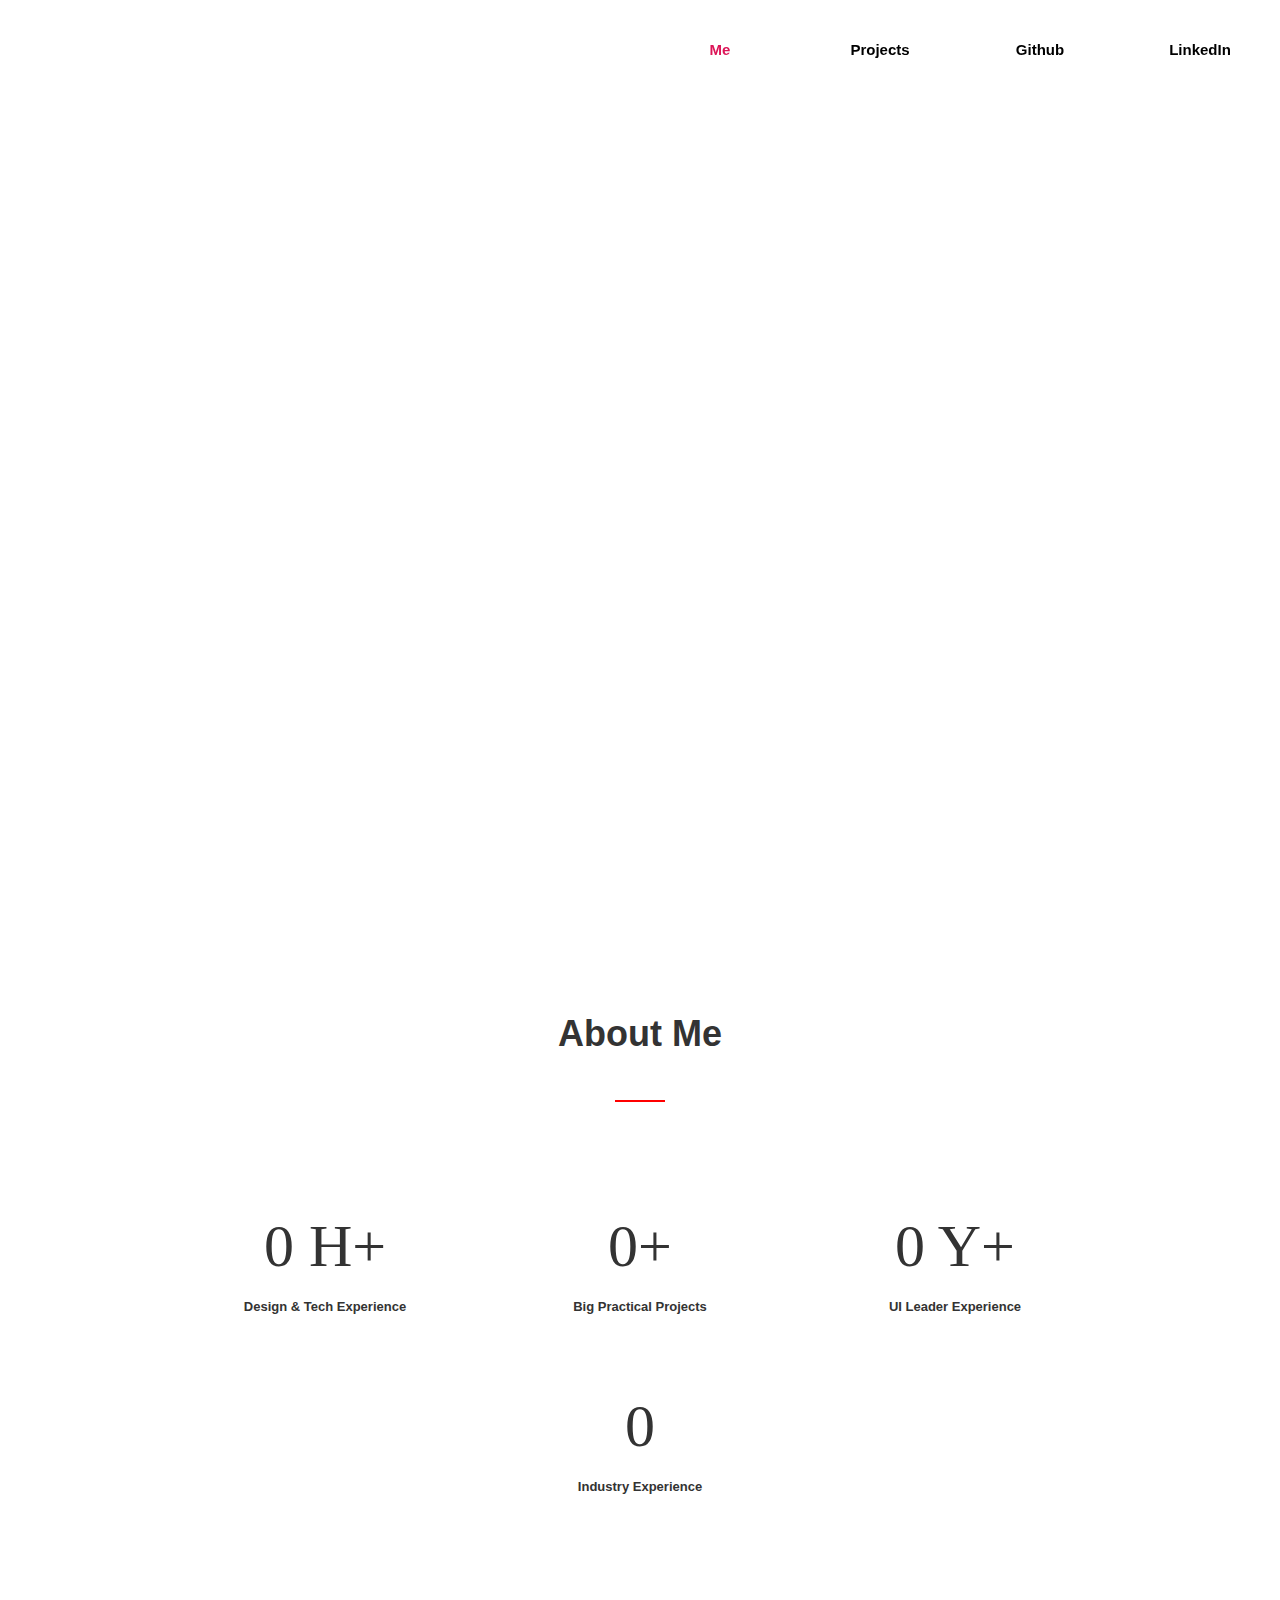
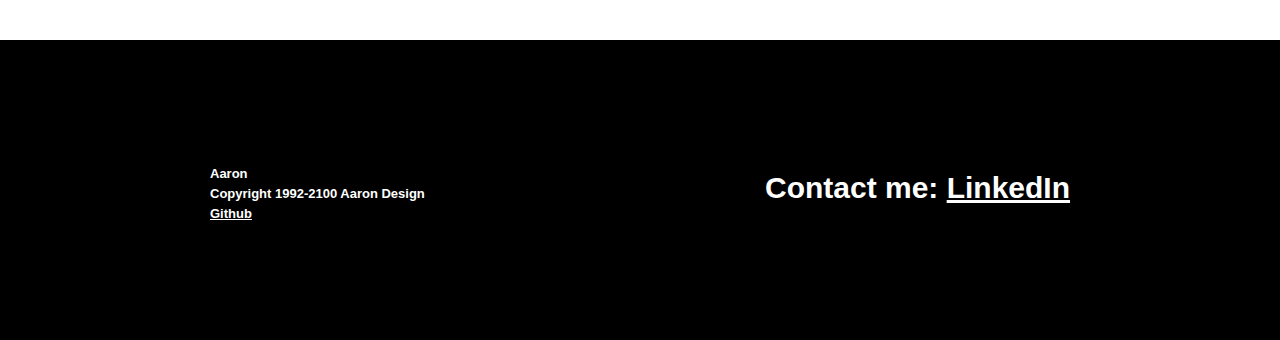
==== index.html @ b8680252 "Initial Portfolio" ====
<!DOCTYPE html>
<html lang="en">

<head>
    <meta charset="UTF-8">
    <meta name="viewport" content="width=device-width,initial-scale=1,user-scalable=no">
    <title>Hi, This is Aaron!</title>
    <!--[if lt IE 9]>
        <script src="js/html5Shiv.js"></script>
        <script src="js/modernizr.min.js"></script>
        <style>
            .imgContent{
                background-image:none !important;
            }
        </style>
    <![endif]-->
    <link rel="stylesheet" href="css/style.css">
    <script type="text/javascript" src="js/jquery-1.11.3.min.js"></script>
</head>

<body>
    <header class="siteNavMain backColor-white">
        <nav class="topNav">
            <img src="imgs/logo.png" alt="" class="logo">
            <ul class="siteMapList">
                <li class="active"><a href="index.html">Me</a></li>
                <li>
                    <a href="javascript:;">Projects</a>
                    <nav class="siteNav2">
                        <div class="close">X</div>
                        <ul class="siteMapList2">
                            <li><a href="projects/P8max-EN/index.html">P8-Max</a></li>
                            <li><a href="">Examination Analysis</a></li>
                            <li><a href="">Data Visualization</a></li>
                            <li><a href="">Huawei CTO-Roundtable</a></li>
                            <li><a href="">WeDOS</a></li>
                            <li><a href="">Longhorn</a></li>
                            <li><a href="">Pipeline</a></li>
                        </ul>
                        <div class="title">Projects</div>
                    </nav>
                </li>
                <li><a href="https://github.com/biblesyme/">Github</a></li>
                <li><a href="https://www.linkedin.com/in/aaron-wang-5b1804156/">LinkedIn</a></li>
            </ul>
        </nav>
        <ul class="backImgList">
            <li data-order="1" class="backImgWrap">
            </li>
<!--             <li data-order="2" class="backImgWrap">
            </li>
            <li data-order="3" class="backImgWrap">
            </li>
            <li data-order="4" class="backImgWrap">
            </li> -->
        </ul>
        <ul class="bannerNavDot Js-dotChange">
            <li class="active" data-order="1"></li>
<!--             <li data-order="2">
            </li>
            <li data-order="3">
            </li>
            <li data-order="4">
            </li> -->
        </ul>
        <span class="narrowDown Js-scrollDown"></span>
    </header>
    <div class="bodyWrap">
        <section class="aboutColm backColor-white">
            <div class="contanier">
                <div class="aboutContent basicContent">
                    <h2>About Me</h2>
                    <div class="readLine-1"></div>
                    <div class="brandWrap">
                        <div class="brand fl">
                            <div class="circle"></div>
                            <div class="circleMask Js-MaskAnimate"></div>
                            <div class="circleMask2 Js-MaskAnimate"></div>
                            <div class="textWrap">
                                <h1><span class="animateNumber" data-to="7300">0</span> H+</h1>
                                <p>Design & Tech Experience</p>
                            </div>
                        </div>
                        <div class="brand">
                            <div class="circle"></div>
                            <div class="circleMask Js-MaskAnimate"></div>
                            <div class="circleMask2 Js-MaskAnimate"></div>
                            <div class="textWrap">
                                <h1><span class="animateNumber" data-to="7">0</span>+</h1>
                                <p>Big Practical Projects</p>
                            </div>
                        </div>
                        <div class="brand fr">
                            <div class="circle"></div>
                            <div class="circleMask Js-MaskAnimate"></div>
                            <div class="circleMask2 Js-MaskAnimate"></div>
                            <div class="textWrap">
                                <h1><span class="animateNumber" data-to="3">0</span> Y+</h1>
                                <p>UI Leader Experience</p>
                            </div>
                        </div>
                    </div>
                </div>
            </div>
            <div class="aboutImgWrap">
                <div class="brandWrap">
                    <div class="brand">
                        <div class="circle"></div>
                        <div class="circleMask Js-MaskAnimate"></div>
                        <div class="circleMask2 Js-MaskAnimate"></div>
                        <div class="textWrap">
                            <h1><span class="animateNumber" data-to="5">0</span></h1>
                            <p>Industry Experience</p>
                        </div>
                        <div>Medical Hardware</div>
                    <div>E-commerce</div>
                    <div>Software Service</div>
                    <div>Online Education</div>
                    <div>Cloud Computing</div>
                    </div>

                </div>
            </div>
        </section>
        <!-- <section class="advantage backColor-white">
            <div class="topBanner">
                <div class="TextImg contanier"></div>
                <div class="whiteLine"></div>
                <div class="textContent contanier">
                    5 Industry Experience, experienced  
                </div>
                <ul class="iconGroup contanier">
                    <li class="active" data-order="1">
                        <div class="mainIcon1"></div>
                        <p>科技创新</p>
                    </li>
                    <li data-order="2">
                        <div class="mainIcon2"></div>
                        <p>科技创新</p>
                    </li>
                    <li data-order="3">
                        <div class="mainIcon3"></div>
                        <p>科技创新</p>
                    </li>
                    <li data-order="4">
                        <div class="mainIcon4"></div>
                        <p>科技创新</p>
                    </li>
                    <li data-order="5">
                        <div class="mainIcon5"></div>
                        <p>科技创新</p>
                    </li>
                    <li data-order="6">
                        <div class="mainIcon6"></div>
                        <p>科技创新</p>
                    </li>
                </ul>
            </div>
            <div class="detailWindow">
                <div class="preBtn" data-ctrl="1"></div>
                <div class="showWindow contanier">
                    <ul class="detailContent Js-lstCtrl1">
                        <li class="active" data-order="1">
                            <aside class="leftWrap">
                                <img src="imgs/banner/advantage-1.png" alt="">
                            </aside>
                            <article class="rightWrap basicContent">
                                <h2>Technological innovation advantage</h2>
                                <h1>科技创新优势</h1>
                                <p>
                                    广东省电视台，数字影像内容合作商;
                                    <br> 广东卫视，记者、导员资源
                                    <br> （解决拍摄场地协调，支付资源收集）
                                    <br> 专业的摄制团队，从策划-导演-执行-后期非线编辑系统
                                </p>
                            </article>
                        </li>
                        <li data-order="2">
                            <aside class="leftWrap">
                                <img src="imgs/banner/advantage-1.png" alt="">
                            </aside>
                            <article class="rightWrap basicContent">
                                <h2>Technological innovation advantage</h2>
                                <h1>科技创新优势</h1>
                                <p>
                                    广东省电视台，数字影像内容合作商;
                                    <br> 广东卫视，记者、导员资源
                                    <br> （解决拍摄场地协调，支付资源收集）
                                    <br> 专业的摄制团队，从策划-导演-执行-后期非线编辑系统
                                </p>
                            </article>
                        </li>
                        <li data-order="3">
                            <aside class="leftWrap">
                                <img src="imgs/banner/advantage-1.png" alt="">
                            </aside>
                            <article class="rightWrap basicContent">
                                <h2>Technological innovation advantage</h2>
                                <h1>科技创新优势</h1>
                                <p>
                                    广东省电视台，数字影像内容合作商;
                                    <br> 广东卫视，记者、导员资源
                                    <br> （解决拍摄场地协调，支付资源收集）
                                    <br> 专业的摄制团队，从策划-导演-执行-后期非线编辑系统
                                </p>
                            </article>
                        </li>
                        <li data-order="4">
                            <aside class="leftWrap">
                                <img src="imgs/banner/advantage-1.png" alt="">
                            </aside>
                            <article class="rightWrap basicContent">
                                <h2>Technological innovation advantage</h2>
                                <h1>科技创新优势</h1>
                                <p>
                                    广东省电视台，数字影像内容合作商;
                                    <br> 广东卫视，记者、导员资源
                                    <br> （解决拍摄场地协调，支付资源收集）
                                    <br> 专业的摄制团队，从策划-导演-执行-后期非线编辑系统
                                </p>
                            </article>
                        </li>
                        <li data-order="5">
                            <aside class="leftWrap">
                                <img src="imgs/banner/advantage-1.png" alt="">
                            </aside>
                            <article class="rightWrap basicContent">
                                <h2>Technological innovation advantage</h2>
                                <h1>科技创新优势</h1>
                                <p>
                                    广东省电视台，数字影像内容合作商;
                                    <br> 广东卫视，记者、导员资源
                                    <br> （解决拍摄场地协调，支付资源收集）
                                    <br> 专业的摄制团队，从策划-导演-执行-后期非线编辑系统
                                </p>
                            </article>
                        </li>
                        <li data-order="6">
                            <aside class="leftWrap">
                                <img src="imgs/banner/advantage-1.png" alt="">
                            </aside>
                            <article class="rightWrap basicContent">
                                <h2>Technological innovation advantage</h2>
                                <h1>科技创新优势</h1>
                                <p>
                                    广东省电视台，数字影像内容合作商;
                                    <br> 广东卫视，记者、导员资源
                                    <br> （解决拍摄场地协调，支付资源收集）
                                    <br> 专业的摄制团队，从策划-导演-执行-后期非线编辑系统
                                </p>
                            </article>
                        </li>
                    </ul>
                </div>
                <div class="nextBtn" data-ctrl="1"></div>
            </div>
        </section>
        <section class="projects backColor-white">
            <div class="textImg container"></div>
            <div class="redLine container"></div>
            <div class="textContent container">
                <h2>上员服务案例</h2>
            </div>
            <ul class="projectsList">
                <li class="project-1">
                    <div class="backImg"></div>
                    <div class="mask"></div>
                    <div class="imgContent"></div>
                </li>
                <li class="project-2">
                    <div class="backImg"></div>
                    <div class="mask"></div>
                    <div class="imgContent"></div>
                </li>
                <li class="project-3">
                    <div class="backImg"></div>
                    <div class="mask"></div>
                    <div class="imgContent"></div>
                </li>
                <li class="project-4">
                    <div class="backImg"></div>
                    <div class="mask"></div>
                    <div class="imgContent"></div>
                </li>
                <li class="project-5">
                    <div class="backImg"></div>
                    <div class="mask"></div>
                    <div class="imgContent"></div>
                </li>
                <li class="project-6">
                    <div class="backImg"></div>
                    <div class="mask"></div>
                    <div class="imgContent"></div>
                </li>
                <li class="project-7">
                    <div class="backImg"></div>
                    <div class="mask"></div>
                    <div class="imgContent"></div>
                </li>
                <li class="project-8">
                    <div class="backImg"></div>
                    <div class="mask"></div>
                    <div class="imgContent"></div>
                </li>
                <li class="project-9">
                    <div class="backImg"></div>
                    <div class="mask"></div>
                    <div class="imgContent"></div>
                </li>
                <li class="project-10">
                    <div class="backImg"></div>
                    <div class="mask"></div>
                    <div class="imgContent"></div>
                </li>
            </ul>
            <div class="learMore"></div>
        </section>
        <section class="evaluation backColor-white">
            <div class="topBanner contanier">
                <div class="textImg "></div>
                <div class="redLine"></div>
                <div class="textContent">
                    客户评价
                </div>
            </div>
            <div class="detailWindow">
                <div class="preBtn" data-ctrl="2"></div>
                <div class="showWindow">
                    <ul class="detailContent Js-lstCtrl2">
                        <li class="active" data-order="1">
                            <table class="brandList">
                                <tr>
                                    <td class="brand-1">
                                        <div class="mask"></div>
                                        <div class="contentWrap">
                                            <div class="top">
                                                <img src="imgs/evaluation/1.png" alt="">
                                                <h2>Tencent</h2>
                                                <h1>司晓</h1>
                                            </div>
                                            <p>司晓司晓司晓司晓司晓司晓司晓 司晓司晓司晓司晓司晓司晓司晓 司晓司晓司晓司晓司晓司晓司晓 司晓司晓司晓司晓司晓司晓司晓司晓 司晓司晓司晓司晓司晓
                                            </p>
                                        </div>
                                    </td>
                                    <td class="brand-2">
                                        <div class="mask"></div>
                                        <div class="contentWrap">
                                            <div class="top">
                                                <img src="imgs/evaluation/1.png" alt="">
                                                <h2>Tencent</h2>
                                                <h1>司晓</h1>
                                            </div>
                                            <p>司晓司晓司晓司晓司晓司晓司晓 司晓司晓司晓司晓司晓司晓司晓
                                            </p>
                                        </div>
                                    </td>
                                    <td class="brand-3">
                                        <div class="mask"></div>
                                        <div class="contentWrap">
                                            <div class="top">
                                                <img src="imgs/evaluation/1.png" alt="">
                                                <h2>Tencent</h2>
                                                <h1>司晓</h1>
                                            </div>
                                            <p>司晓司晓司晓司晓司晓司晓司晓 司晓司晓司晓司晓司晓司晓司晓
                                            </p>
                                        </div>
                                    </td>
                                </tr>
                                <tr>
                                    <td class="brand-4">
                                        <div class="mask"></div>
                                        <div class="contentWrap">
                                            <div class="top">
                                                <img src="imgs/evaluation/1.png" alt="">
                                                <h2>Tencent</h2>
                                                <h1>司晓</h1>
                                            </div>
                                            <p>司晓司晓司晓司晓司晓司晓司晓 司晓司晓司晓司晓司晓司晓司晓
                                            </p>
                                        </div>
                                    </td>
                                    <td class="brand-5">
                                        <div class="mask"></div>
                                        <div class="contentWrap">
                                            <div class="top">
                                                <img src="imgs/evaluation/1.png" alt="">
                                                <h2>Tencent</h2>
                                                <h1>司晓</h1>
                                            </div>
                                            <p>司晓司晓司晓司晓司晓司晓司晓 司晓司晓司晓司晓司晓司晓司晓
                                            </p>
                                        </div>
                                    </td>
                                    <td class="brand-6">
                                        <div class="mask"></div>
                                        <div class="contentWrap">
                                            <div class="top">
                                                <img src="imgs/evaluation/1.png" alt="">
                                                <h2>Tencent</h2>
                                                <h1>司晓</h1>
                                            </div>
                                            <p>司晓司晓司晓司晓司晓司晓司晓 司晓司晓司晓司晓司晓司晓司晓
                                            </p>
                                        </div>
                                    </td>
                                </tr>
                            </table>
                        </li>
                        <li data-order="2">
                            <table class="brandList">
                                <tr>
                                    <td class="brand-1"></td>
                                    <td class="brand-2"></td>
                                    <td class="brand-3"></td>
                                </tr>
                                <tr>
                                    <td class="brand-4"></td>
                                    <td class="brand-5"></td>
                                    <td class="brand-6"></td>
                                </tr>
                            </table>
                        </li>
                        <li data-order="3">
                            <table class="brandList">
                                <tr>
                                    <td class="brand-1"></td>
                                    <td class="brand-2"></td>
                                    <td class="brand-3"></td>
                                </tr>
                                <tr>
                                    <td class="brand-4"></td>
                                    <td class="brand-5"></td>
                                    <td class="brand-6"></td>
                                </tr>
                            </table>
                        </li>
                    </ul>
                </div>
                <div class="nextBtn" data-ctrl="2"></div>
            </div>
        </section>
        <section class="clients">
            <div class="topBannerFixed"></div>
            <div class="topBanner">
                <div class="mask"></div>
                <div class="textContent contanier basicContent">
                    <div class="txtImg"></div>
                    <h2>上员精英团队</h2>
                    <p>期待你的加入......</p>
                </div>
            </div>
            <div class="middle backColor-white">
                <div class="textImg "></div>
                <div class="redLine"></div>
                <div class="textContent">
                    上员客户
                </div>
            </div>
            <div class="detailWindow backColor-white">
                <div class="preBtn" data-ctrl="3"></div>
                <div class="showWindow">
                    <ul class="detailContent Js-lstCtrl3">
                        <li class="active" data-order="1">
                            <table class="brandList">
                                <tr>
                                    <td class="brand-1"></td>
                                    <td class="brand-2"></td>
                                    <td class="brand-3"></td>
                                    <td class="brand-4"></td>
                                </tr>
                                <tr>
                                    <td class="brand-5"></td>
                                    <td class="brand-6"></td>
                                    <td class="brand-7"></td>
                                    <td class="brand-8"></td>
                                </tr>
                                <tr>
                                    <td class="brand-9"></td>
                                    <td class="brand-10"></td>
                                    <td class="brand-11"></td>
                                    <td class="brand-12"></td>
                                </tr>
                                <tr>
                                    <td class="brand-13"></td>
                                    <td class="brand-14"></td>
                                    <td class="brand-15"></td>
                                    <td class="brand-16"></td>
                                </tr>
                            </table>
                        </li>
                        <li data-order="2">
                            <table class="brandList">
                                <tr>
                                    <td class="brand-1"></td>
                                    <td class="brand-2"></td>
                                    <td class="brand-3"></td>
                                    <td class="brand-4"></td>
                                </tr>
                                <tr>
                                    <td class="brand-5"></td>
                                    <td class="brand-6"></td>
                                    <td class="brand-7"></td>
                                    <td class="brand-8"></td>
                                </tr>
                                <tr>
                                    <td class="brand-9"></td>
                                    <td class="brand-10"></td>
                                    <td class="brand-11"></td>
                                    <td class="brand-12"></td>
                                </tr>
                                <tr>
                                    <td class="brand-13"></td>
                                    <td class="brand-14"></td>
                                    <td class="brand-15"></td>
                                    <td class="brand-16"></td>
                                </tr>
                            </table>
                        </li>
                        <li data-order="3">
                            <table class="brandList">
                                <tr>
                                    <td class="brand-1"></td>
                                    <td class="brand-2"></td>
                                    <td class="brand-3"></td>
                                    <td class="brand-4"></td>
                                </tr>
                                <tr>
                                    <td class="brand-5"></td>
                                    <td class="brand-6"></td>
                                    <td class="brand-7"></td>
                                    <td class="brand-8"></td>
                                </tr>
                                <tr>
                                    <td class="brand-9"></td>
                                    <td class="brand-10"></td>
                                    <td class="brand-11"></td>
                                    <td class="brand-12"></td>
                                </tr>
                                <tr>
                                    <td class="brand-13"></td>
                                    <td class="brand-14"></td>
                                    <td class="brand-15"></td>
                                    <td class="brand-16"></td>
                                </tr>
                            </table>
                        </li>
                    </ul>
                </div>
                <div class="nextBtn" data-ctrl="3"></div>
            </div>
        </section>
        <section class="news">
            <div class="contanier">
                <p><b>上员最新动态 : </b>联系我们：400-0755-180联系我们：400-0755-180联系我们：400-0755-180</p>
            </div>
        </section>
        <section class="rightNavWrap">
            <ul class="rightNav">
                <li class="top JS-scrollTop">Top</li>
                <li class="imgQQ">
                    <a href="#"></a>
                </li>
                <li class="imgTel">
                    <div class=""></div>
                </li>
                <li class="qrcode">
                    <div class="imgQrcode"></div>
                </li>
                <li class="weibo">
                    <div class="imgWeibo"></div>
                </li>
            </ul>
            <img src="imgs/foot/qrcode2.png" alt="" class="qrCodeBig">
        </section>
        -->
        <footer class="pageFoot">
            <div class="contactInfo contanier">
                <div class="leftWrap">
                    <p>Aaron</p>
                    <p>Copyright 1992-2100 Aaron Design</p>
                    <p><a class="underline" href="https://github.com/biblesyme/">Github</a></p>
                </div>
                <div class="rightWrap">
                    <h1>Contact me: <a class="underline" href="https://www.linkedin.com/in/aaron-wang-5b1804156/">LinkedIn</a></h1>
                </div>
            </div>
        </footer>
    </div>
    <footer>
        <script type="text/javascript" src="js/help.js"></script>
        <script type="text/javascript" src="js/script.js"></script>
    </footer>
</body>

</html>
---- css/style.css ----
html {
  box-sizing: border-box; }

*, *::after, *::before {
  box-sizing: inherit; }

@font-face {
  font-family: "helvticalBold";
  font-style: normal;
  font-weight: normal;
  src: url("../fonts/HELVETICALTSTD-COMP.ttf") format("truetype"); }
@font-face {
  font-family: "siteNormal";
  font-style: normal;
  font-weight: 100;
  src: url("../fonts/FZLTCXHJW.ttf") format("truetype"); }
@font-face {
  font-family: "siteNormalBold";
  font-style: normal;
  font-weight: 100;
  src: url("../fonts/FZLTHBK.ttf") format("truetype"); }
button, input[type="button"], input[type="reset"], input[type="submit"] {
  appearance: none;
  background-color: #477dca;
  border: 0;
  border-radius: 3px;
  color: #fff;
  cursor: pointer;
  display: inline-block;
  font-family: "siteNormal", "Helvetica Neue", "Helvetica", "Roboto", "Arial", sans-serif;
  font-size: 16px;
  -webkit-font-smoothing: antialiased;
  font-weight: 600;
  line-height: 1;
  padding: 12px 24px;
  text-decoration: none;
  transition: background-color 150ms ease;
  user-select: none;
  vertical-align: middle;
  white-space: nowrap; }
  button:hover, button:focus, input[type="button"]:hover, input[type="button"]:focus, input[type="reset"]:hover, input[type="reset"]:focus, input[type="submit"]:hover, input[type="submit"]:focus {
    background-color: #3964a2;
    color: #fff; }
  button:disabled, input[type="button"]:disabled, input[type="reset"]:disabled, input[type="submit"]:disabled {
    cursor: not-allowed;
    opacity: 0.5; }
    button:disabled:hover, input[type="button"]:disabled:hover, input[type="reset"]:disabled:hover, input[type="submit"]:disabled:hover {
      background-color: #477dca; }

fieldset {
  background-color: #f7f7f7;
  border: 1px solid #ddd;
  margin: 0 0 12px;
  padding: 24px; }

input,
label,
select {
  display: block;
  font-family: "siteNormal", "Helvetica Neue", "Helvetica", "Roboto", "Arial", sans-serif;
  font-size: 16px; }

label {
  font-weight: 600;
  margin-bottom: 6px; }
  label.required::after {
    content: "*"; }
  label abbr {
    display: none; }

input[type="color"], input[type="date"], input[type="datetime"], input[type="datetime-local"], input[type="email"], input[type="month"], input[type="number"], input[type="password"], input[type="search"], input[type="tel"], input[type="text"], input[type="time"], input[type="url"], input[type="week"], input:not([type]), textarea,
select[multiple=multiple] {
  background-color: #fff;
  border: 1px solid #ddd;
  border-radius: 3px;
  box-shadow: inset 0 1px 3px rgba(0, 0, 0, 0.06);
  box-sizing: border-box;
  font-family: "siteNormal", "Helvetica Neue", "Helvetica", "Roboto", "Arial", sans-serif;
  font-size: 16px;
  margin-bottom: 12px;
  padding: 8px;
  transition: border-color 150ms ease;
  width: 100%; }
  input[type="color"]:hover, input[type="date"]:hover, input[type="datetime"]:hover, input[type="datetime-local"]:hover, input[type="email"]:hover, input[type="month"]:hover, input[type="number"]:hover, input[type="password"]:hover, input[type="search"]:hover, input[type="tel"]:hover, input[type="text"]:hover, input[type="time"]:hover, input[type="url"]:hover, input[type="week"]:hover, input:not([type]):hover, textarea:hover,
  select[multiple=multiple]:hover {
    border-color: #b1b1b1; }
  input[type="color"]:focus, input[type="date"]:focus, input[type="datetime"]:focus, input[type="datetime-local"]:focus, input[type="email"]:focus, input[type="month"]:focus, input[type="number"]:focus, input[type="password"]:focus, input[type="search"]:focus, input[type="tel"]:focus, input[type="text"]:focus, input[type="time"]:focus, input[type="url"]:focus, input[type="week"]:focus, input:not([type]):focus, textarea:focus,
  select[multiple=multiple]:focus {
    border-color: #477dca;
    box-shadow: inset 0 1px 3px rgba(0, 0, 0, 0.06), 0 0 5px rgba(55, 112, 192, 0.7);
    outline: none; }
  input[type="color"]:disabled, input[type="date"]:disabled, input[type="datetime"]:disabled, input[type="datetime-local"]:disabled, input[type="email"]:disabled, input[type="month"]:disabled, input[type="number"]:disabled, input[type="password"]:disabled, input[type="search"]:disabled, input[type="tel"]:disabled, input[type="text"]:disabled, input[type="time"]:disabled, input[type="url"]:disabled, input[type="week"]:disabled, input:not([type]):disabled, textarea:disabled,
  select[multiple=multiple]:disabled {
    background-color: #f2f2f2;
    cursor: not-allowed; }
    input[type="color"]:disabled:hover, input[type="date"]:disabled:hover, input[type="datetime"]:disabled:hover, input[type="datetime-local"]:disabled:hover, input[type="email"]:disabled:hover, input[type="month"]:disabled:hover, input[type="number"]:disabled:hover, input[type="password"]:disabled:hover, input[type="search"]:disabled:hover, input[type="tel"]:disabled:hover, input[type="text"]:disabled:hover, input[type="time"]:disabled:hover, input[type="url"]:disabled:hover, input[type="week"]:disabled:hover, input:not([type]):disabled:hover, textarea:disabled:hover,
    select[multiple=multiple]:disabled:hover {
      border: 1px solid #ddd; }

textarea {
  resize: vertical; }

input[type="search"] {
  appearance: none; }

input[type="checkbox"],
input[type="radio"] {
  display: inline;
  margin-right: 6px; }
  input[type="checkbox"] + label,
  input[type="radio"] + label {
    display: inline-block; }

input[type="file"] {
  margin-bottom: 12px;
  width: 100%; }

select {
  margin-bottom: 24px;
  max-width: 100%;
  width: auto; }

ul,
ol {
  list-style-type: none;
  margin: 0;
  padding: 0; }
dl {
  margin-bottom: 12px; }
  dl dt {
    font-weight: bold;
    margin-top: 12px; }
  dl dd {
    margin: 0; }

table {
  border-collapse: collapse;
  font-feature-settings: "kern", "liga", "tnum";
  margin: 12px 0;
  table-layout: fixed;
  width: 100%; }

th {
  border-bottom: 1px solid #a6a6a6;
  font-weight: 600;
  padding: 12px 0;
  text-align: left; }

td {
  border-bottom: 1px solid #ddd;
  padding: 12px 0; }

tr,
td,
th {
  vertical-align: middle; }

body {
  color: #333;
  font-family: "siteNormal", "Helvetica Neue", "Helvetica", "Roboto", "Arial", sans-serif;
  font-feature-settings: "kern", "liga", "pnum";
  font-size: 16px;
  line-height: 1.5; }

h1,
h2,
h3,
h4,
h5,
h6 {
  font-family: "siteNormal", "Helvetica Neue", "Helvetica", "Roboto", "Arial", sans-serif;
  font-size: 16px;
  line-height: 1.2;
  margin: 0 0 12px; }

p {
  line-height: 26px;
  font-size: 13px;
  font-weight: 900;
  margin: 0 0 12px; }

a {
  color: inherit;
  text-decoration: none;
  transition: color 150ms ease;
  font-weight: inherit; }
  a:active, a:focus, a:hover {
    color: inherit; }

hr {
  border-bottom: 1px solid #ddd;
  border-left: 0;
  border-right: 0;
  border-top: 0;
  margin: 24px 0; }

img,
picture {
  margin: 0;
  max-width: 100%; }

b {
  font-family: "Helvetica Neue", "Helvetica", "Roboto", "Arial", sans-serif;
  font-weight: 900; }

html {
  box-sizing: border-box; }

*, *::after, *::before {
  box-sizing: inherit; }

html, body {
  width: 100%;
  min-height: 100%; }

body > *, .siteNavMain .topNav {
  width: 100%;
  min-width: 1080px; }

.underline {
  text-decoration: underline; }

.bodyWrap {
  position: absolute;
  top: 100%;
  left: 0; }
  .bodyWrap.mainSecond {
    top: 600px; }

.contanier {
  max-width: 860px;
  margin: auto; }

.basicContent h2 {
  line-height: 108px;
  font-size: 36px;
  font-weight: 600; }
.basicContent h1 {
  font-size: 48px;
  font-weight: 800; }
.basicContent p {
  line-height: 26px;
  font-size: 13px;
  font-weight: 600; }

@media screen and (min-width: 0) {
  html, body {
    min-width: 0;
    overflow-x: hidden; }

  body > *, .siteNavMain .topNav {
    min-width: 0; } }
html {
  box-sizing: border-box; }

*, *::after, *::before {
  box-sizing: inherit; }

html {
  box-sizing: border-box; }

*, *::after, *::before {
  box-sizing: inherit; }

html {
  box-sizing: border-box; }

*, *::after, *::before {
  box-sizing: inherit; }

.siteNavMain {
  position: absolute;
  top: 0;
  left: 0;
  width: 100%;
  height: 100%;
  overflow: hidden; }
  .siteNavMain .backImgList {
    position: absolute;
    top: 0;
    left: 0;
    width: 100%;
    height: 100%; }
    .siteNavMain .backImgList .backImgWrap {
      width: 100%;
      height: 100%; }
    .siteNavMain .backImgList .backImgWrap[data-order="1"] {
      background-image: url("../imgs/banner/banner_full-1.jpg");
      background-size: cover;
      -ms-filter: "progid:DXImageTransform.Microsoft.AlphaImageLoader(src='../imgs/banner/banner_full-1.jpg', sizingMethod='crop')"; }
    .siteNavMain .backImgList .backImgWrap[data-order="2"] {
      background-image: url("../imgs/banner/banner_full-2.jpg");
      background-size: cover;
      -ms-filter: "progid:DXImageTransform.Microsoft.AlphaImageLoader(src='../imgs/banner/banner_full-2.jpg', sizingMethod='crop')"; }
    .siteNavMain .backImgList .backImgWrap[data-order="3"] {
      background-image: url("../imgs/banner/banner_full-3.jpg");
      background-size: cover;
      -ms-filter: "progid:DXImageTransform.Microsoft.AlphaImageLoader(src='../imgs/banner/banner_full-3.jpg', sizingMethod='crop')"; }
    .siteNavMain .backImgList .backImgWrap[data-order="4"] {
      background-image: url("../imgs/banner/banner_full-4.jpg");
      background-size: cover;
      -ms-filter: "progid:DXImageTransform.Microsoft.AlphaImageLoader(src='../imgs/banner/banner_full-4.jpg', sizingMethod='crop')"; }
  .siteNavMain.mainSecond {
    height: 600px; }
    .siteNavMain.mainSecond .backImgList .projectsPage {
      background-image: url("../imgs/ProjectsPage/1.png");
      background-size: cover;
      -ms-filter: "progid:DXImageTransform.Microsoft.AlphaImageLoader(src='../imgs/ProjectsPage/1.png', sizingMethod='crop')"; }
    .siteNavMain.mainSecond .backImgList .aboutPage {
      background-image: url("../imgs/about/1.png");
      background-size: cover;
      -ms-filter: "progid:DXImageTransform.Microsoft.AlphaImageLoader(src='../imgs/about/1.png', sizingMethod='crop')"; }
  .siteNavMain .topNav {
    position: fixed;
    top: 0;
    width: 100%;
    z-index: 999;
    height: 100px;
    background-color: white;
    background-color: rgba(255, 255, 255, 0.8);
    text-align: center; }
    @media screen and (max-width: 1440px) {
      .siteNavMain .topNav {
        text-align: right; } }
    .siteNavMain .topNav .logo {
      position: absolute;
      left: 10%;
      top: 20px;
      height: 60px;
      width: auto; }
      @media screen and (max-width: 1185px) {
        .siteNavMain .topNav .logo {
          left: 1%; } }
    .siteNavMain .topNav .siteMapList {
      display: inline-block;
      zoom: 1;
      *display: inline;
      color: black;
      font-size: 0;
      text-align: center; }
      .siteNavMain .topNav .siteMapList > li {
        font-size: 15px;
        font-weight: 900;
        display: inline-block;
        zoom: 1;
        *display: inline;
        cursor: pointer;
        width: 160px;
        position: relative;
        top: 0; }
        .siteNavMain .topNav .siteMapList > li.active .siteNav2 {
          display: block;
          -webkit-animation: slideDown 0.5s ease-in-out 0s;
          -moz-animation: slideDown 0.5s ease-in-out 0s;
          -o-animation: slideDown 0.5s ease-in-out 0s;
          animation: slideDown 0.5s ease-in-out 0s; }
        .siteNavMain .topNav .siteMapList > li .siteNav2 {
          -webkit-transform-origin: center top;
          -moz-transform-origin: center top;
          -ms-transform-origin: center top;
          -o-transform-origin: center top;
          transform-origin: center top;
          display: none;
          position: absolute;
          top: 0;
          width: 160px;
          background-color: white;
          box-shadow: 0 0 2px rgba(128, 128, 128, 0.5); }
          .siteNavMain .topNav .siteMapList > li .siteNav2 .close {
            cursor: pointer;
            line-height: 100px;
            text-align: center;
            font-size: 35px;
            font-weight: 900;
            color: black; }
          .siteNavMain .topNav .siteMapList > li .siteNav2 .siteMapList2 {
            padding-bottom: 10px; }
            .siteNavMain .topNav .siteMapList > li .siteNav2 .siteMapList2 > li {
              font-weight: 900;
              width: 100%;
              line-height: 3;
              color: black; }
              .siteNavMain .topNav .siteMapList > li .siteNav2 .siteMapList2 > li:hover {
                color: white;
                background-color: #dc1557; }
          .siteNavMain .topNav .siteMapList > li .siteNav2 .title {
            border-top: 1px #eeeeee solid;
            font-size: 16px;
            color: #999;
            display: block;
            height: 80px;
            line-height: 80px;
            margin: 0 4px; }
          .siteNavMain .topNav .siteMapList > li .siteNav2:hover {
            color: black; }
        .siteNavMain .topNav .siteMapList > li:hover, .siteNavMain .topNav .siteMapList > li.active {
          color: #dc1557; }
      @media screen and (max-width: 1185px) {
        .siteNavMain .topNav .siteMapList > li:first-child {
          display: none; } }
      .siteNavMain .topNav .siteMapList > li > a {
        line-height: 100px;
        padding: 0 20px 0; }
  .siteNavMain .bannerNavDot {
    position: absolute;
    top: 0;
    right: 15px;
    bottom: 0;
    left: auto;
    height: 200px;
    margin: auto; }
    .siteNavMain .bannerNavDot > li {
      cursor: pointer;
      width: 11px;
      height: 11px;
      border-radius: 50%;
      border: 1px white solid;
      background-color: transparent;
      margin: 20px; }
      .siteNavMain .bannerNavDot > li.active {
        background-color: white; }
  .siteNavMain .narrowDown {
    position: absolute;
    top: auto;
    right: 0;
    bottom: 20px;
    left: 0;
    margin: auto;
    background: url("../imgs/mainPage.png") no-repeat;
    background-position: -188px -1525px;
    width: 80px;
    height: 50px;
    cursor: pointer;
    cursor: pointer; }

@-webkit-keyframes slideDown {
  0% {
    -webkit-transform: scaleY(0.1); }
  40% {
    -webkit-transform: scaleY(1.04); }
  60% {
    -webkit-transform: scaleY(0.98); }
  80% {
    -webkit-transform: scaleY(1.02); }
  100% {
    -webkit-transform: scaleY(1); } }
@-moz-keyframes slideDown {
  0% {
    -moz-transform: scaleY(0.1); }
  40% {
    -moz-transform: scaleY(1.04); }
  60% {
    -moz-transform: scaleY(0.98); }
  80% {
    -moz-transform: scaleY(1.02); }
  100% {
    -moz-transform: scaleY(1); } }
@-o-keyframes slideDown {
  0% {
    -o-transform: scaleY(0.1); }
  40% {
    -o-transform: scaleY(1.04); }
  60% {
    -o-transform: scaleY(0.98); }
  80% {
    -o-transform: scaleY(1.02); }
  100% {
    -o-transform: scaleY(1); } }
@keyframes slideDown {
  0% {
    -webkit-transform: scaleY(0.1);
    -moz-transform: scaleY(0.1);
    -ms-transform: scaleY(0.1);
    -o-transform: scaleY(0.1);
    transform: scaleY(0.1); }
  40% {
    -webkit-transform: scaleY(1.04);
    -moz-transform: scaleY(1.04);
    -ms-transform: scaleY(1.04);
    -o-transform: scaleY(1.04);
    transform: scaleY(1.04); }
  60% {
    -webkit-transform: scaleY(0.98);
    -moz-transform: scaleY(0.98);
    -ms-transform: scaleY(0.98);
    -o-transform: scaleY(0.98);
    transform: scaleY(0.98); }
  80% {
    -webkit-transform: scaleY(1.02);
    -moz-transform: scaleY(1.02);
    -ms-transform: scaleY(1.02);
    -o-transform: scaleY(1.02);
    transform: scaleY(1.02); }
  100% {
    -webkit-transform: scaleY(1);
    -moz-transform: scaleY(1);
    -ms-transform: scaleY(1);
    -o-transform: scaleY(1);
    transform: scaleY(1); } }
html {
  box-sizing: border-box; }

*, *::after, *::before {
  box-sizing: inherit; }

html, body {
  width: 100%;
  min-height: 100%; }

body > *, .siteNavMain .topNav {
  width: 100%;
  min-width: 1080px; }

.underline {
  text-decoration: underline; }

.bodyWrap {
  position: absolute;
  top: 100%;
  left: 0; }
  .bodyWrap.mainSecond {
    top: 600px; }

.contanier {
  max-width: 860px;
  margin: auto; }

.basicContent h2 {
  line-height: 108px;
  font-size: 36px;
  font-weight: 600; }
.basicContent h1 {
  font-size: 48px;
  font-weight: 800; }
.basicContent p {
  line-height: 26px;
  font-size: 13px;
  font-weight: 600; }

@media screen and (min-width: 0) {
  html, body {
    min-width: 0;
    overflow-x: hidden; }

  body > *, .siteNavMain .topNav {
    min-width: 0; } }
html {
  box-sizing: border-box; }

*, *::after, *::before {
  box-sizing: inherit; }

html {
  box-sizing: border-box; }

*, *::after, *::before {
  box-sizing: inherit; }

.aboutColm {
  padding-top: 80px;
  text-align: center; }
  .aboutColm .aboutTxtImg {
    background: url("../imgs/mainPage.png") no-repeat;
    width: 500px;
    height: 80px;
    background-position: 0 -1705px;
    margin: auto; }
  .aboutColm .redLine {
    background: url("../imgs/mainPage.png") no-repeat;
    width: 70px;
    height: 20px;
    background-position: 0 -2532px;
    margin: 40px auto 0; }
  .aboutColm .brandWrap {
    font-size: 0; }
    .aboutColm .brandWrap .brand {
      font-size: 16px;
      display: inline-block;
      zoom: 1;
      *display: inline;
      height: 230px;
      width: 230px;
      position: relative;
      top: 0;
      overflow: hidden; }
      .aboutColm .brandWrap .brand .circle {
        border-radius: 50%;
        border: 1px solid #dc1557;
        width: 100%;
        height: 100%;
        position: absolute;
        top: 0;
        background-color: transparent;
        opacity: 1; }
      .aboutColm .brandWrap .brand .circleMask {
        background-color: white;
        width: 100%;
        height: 100%;
        position: absolute;
        top: 0;
        -webkit-transform: translateY(0);
        -moz-transform: translateY(0);
        -ms-transform: translateY(0);
        -o-transform: translateY(0);
        transform: translateY(0);
        -webkit-transition: -webkit-transform 0.5s cubic-bezier(0.5, 0.1, 0.5, 0.9) 0s;
        -moz-transition: -moz-transform 0.5s cubic-bezier(0.5, 0.1, 0.5, 0.9) 0s;
        transition: transform 0.5s cubic-bezier(0.5, 0.1, 0.5, 0.9) 0s; }
        .aboutColm .brandWrap .brand .circleMask.animate {
          -webkit-transform: translateY(100%);
          -moz-transform: translateY(100%);
          -ms-transform: translateY(100%);
          -o-transform: translateY(100%);
          transform: translateY(100%); }
      .aboutColm .brandWrap .brand .circleMask2 {
        background-color: white;
        width: 100%;
        height: 100%;
        position: absolute;
        top: 0;
        -webkit-transform: translateX(-50%) translateY(0);
        -moz-transform: translateX(-50%) translateY(0);
        -ms-transform: translateX(-50%) translateY(0);
        -o-transform: translateX(-50%) translateY(0);
        transform: translateX(-50%) translateY(0);
        -webkit-transition: -webkit-transform 0.5s cubic-bezier(0.5, 0.1, 0.5, 0.9) 0.5s;
        -moz-transition: -moz-transform 0.5s cubic-bezier(0.5, 0.1, 0.5, 0.9) 0.5s;
        transition: transform 0.5s cubic-bezier(0.5, 0.1, 0.5, 0.9) 0.5s; }
        .aboutColm .brandWrap .brand .circleMask2.animate {
          -webkit-transform: translateX(-50%) translateY(-100%);
          -moz-transform: translateX(-50%) translateY(-100%);
          -ms-transform: translateX(-50%) translateY(-100%);
          -o-transform: translateX(-50%) translateY(-100%);
          transform: translateX(-50%) translateY(-100%); }
      .aboutColm .brandWrap .brand .textWrap {
        border-radius: 50%;
        background-color: transparent;
        width: 100%;
        height: 100%;
        position: absolute;
        top: 0; }
      .aboutColm .brandWrap .brand h1 {
        font-size: 60px;
        font-weight: 100;
        margin-top: 70px;
        font-family: "helvticalBold"; }
  .aboutColm .aboutImgWrap {
    position: relative;
    top: 0;
    padding-bottom: 25%;
    height: 0;
    max-width: 2000px;
    margin: auto;
    margin-top: -50px;
    overflow: hidden; }
    .aboutColm .aboutImgWrap .aboutImg {
      width: 100%;
      height: auto;
      -webkit-animation: rotate 13s cubic-bezier(0.4, 0.4, 0.27, 1.55) infinite;
      -moz-animation: rotate 13s cubic-bezier(0.4, 0.4, 0.27, 1.55) infinite;
      -o-animation: rotate 13s cubic-bezier(0.4, 0.4, 0.27, 1.55) infinite;
      animation: rotate 13s cubic-bezier(0.4, 0.4, 0.27, 1.55) infinite;
      -webkit-transform-origin: center center;
      -moz-transform-origin: center center;
      -ms-transform-origin: center center;
      -o-transform-origin: center center;
      transform-origin: center center; }

@-webkit-keyframes rotate {
  0% {
    -webkit-transform: rotate(0); }
  3% {
    -webkit-transform: rotate(116deg); }
  33% {
    -webkit-transform: rotate(116deg); }
  36% {
    -webkit-transform: rotate(240deg); }
  63% {
    -webkit-transform: rotate(240deg); }
  66% {
    -webkit-transform: rotate(360deg); }
  100% {
    -webkit-transform: rotate(360deg); } }
@-moz-keyframes rotate {
  0% {
    -moz-transform: rotate(0); }
  3% {
    -moz-transform: rotate(116deg); }
  33% {
    -moz-transform: rotate(116deg); }
  36% {
    -moz-transform: rotate(240deg); }
  63% {
    -moz-transform: rotate(240deg); }
  66% {
    -moz-transform: rotate(360deg); }
  100% {
    -moz-transform: rotate(360deg); } }
@-o-keyframes rotate {
  0% {
    -o-transform: rotate(0); }
  3% {
    -o-transform: rotate(116deg); }
  33% {
    -o-transform: rotate(116deg); }
  36% {
    -o-transform: rotate(240deg); }
  63% {
    -o-transform: rotate(240deg); }
  66% {
    -o-transform: rotate(360deg); }
  100% {
    -o-transform: rotate(360deg); } }
@keyframes rotate {
  0% {
    -webkit-transform: rotate(0);
    -moz-transform: rotate(0);
    -ms-transform: rotate(0);
    -o-transform: rotate(0);
    transform: rotate(0); }
  3% {
    -webkit-transform: rotate(116deg);
    -moz-transform: rotate(116deg);
    -ms-transform: rotate(116deg);
    -o-transform: rotate(116deg);
    transform: rotate(116deg); }
  33% {
    -webkit-transform: rotate(116deg);
    -moz-transform: rotate(116deg);
    -ms-transform: rotate(116deg);
    -o-transform: rotate(116deg);
    transform: rotate(116deg); }
  36% {
    -webkit-transform: rotate(240deg);
    -moz-transform: rotate(240deg);
    -ms-transform: rotate(240deg);
    -o-transform: rotate(240deg);
    transform: rotate(240deg); }
  63% {
    -webkit-transform: rotate(240deg);
    -moz-transform: rotate(240deg);
    -ms-transform: rotate(240deg);
    -o-transform: rotate(240deg);
    transform: rotate(240deg); }
  66% {
    -webkit-transform: rotate(360deg);
    -moz-transform: rotate(360deg);
    -ms-transform: rotate(360deg);
    -o-transform: rotate(360deg);
    transform: rotate(360deg); }
  100% {
    -webkit-transform: rotate(360deg);
    -moz-transform: rotate(360deg);
    -ms-transform: rotate(360deg);
    -o-transform: rotate(360deg);
    transform: rotate(360deg); } }
html {
  box-sizing: border-box; }

*, *::after, *::before {
  box-sizing: inherit; }

.advantage {
  text-align: center; }
  .advantage .topBanner {
    background-color: #dc1557;
    color: white;
    padding-top: 80px;
    padding-bottom: 40px; }
    .advantage .topBanner .TextImg {
      background: url("../imgs/mainPage.png") no-repeat;
      width: 690px;
      height: 80px;
      background-position: 0 -1960px; }
    .advantage .topBanner .whiteLine {
      background: url("../imgs/mainPage.png") no-repeat;
      width: 70px;
      height: 20px;
      background-position: -6px -2670px;
      margin: 40px auto 0; }
    .advantage .topBanner .textContent {
      font-size: 36px;
      font-weight: 900;
      line-height: 108px; }
    .advantage .topBanner .iconGroup li {
      cursor: pointer;
      display: inline-block;
      zoom: 1;
      *display: inline;
      margin: 10px; }
      .advantage .topBanner .iconGroup li.active p {
        visibility: visible; }
      .advantage .topBanner .iconGroup li:hover p {
        visibility: visible; }
    .mainIcon1 {
      background: url("../imgs/mainIcon.png") no-repeat;
      background-position: 0px 0;
      width: 100px;
      height: 100px; }
      .active .mainIcon1 {
        background: url("../imgs/mainIcon2.png") no-repeat;
        background-position: 0px 0; }
      .mainIcon1:hover {
        background: url("../imgs/mainIcon2.png") no-repeat;
        background-position: 0px 0; }

    .mainIcon2 {
      background: url("../imgs/mainIcon.png") no-repeat;
      background-position: -125px 0;
      width: 100px;
      height: 100px; }
      .active .mainIcon2 {
        background: url("../imgs/mainIcon2.png") no-repeat;
        background-position: -125px 0; }
      .mainIcon2:hover {
        background: url("../imgs/mainIcon2.png") no-repeat;
        background-position: -125px 0; }

    .mainIcon3 {
      background: url("../imgs/mainIcon.png") no-repeat;
      background-position: -250px 0;
      width: 100px;
      height: 100px; }
      .active .mainIcon3 {
        background: url("../imgs/mainIcon2.png") no-repeat;
        background-position: -250px 0; }
      .mainIcon3:hover {
        background: url("../imgs/mainIcon2.png") no-repeat;
        background-position: -250px 0; }

    .mainIcon4 {
      background: url("../imgs/mainIcon.png") no-repeat;
      background-position: -372px 0;
      width: 100px;
      height: 100px; }
      .active .mainIcon4 {
        background: url("../imgs/mainIcon2.png") no-repeat;
        background-position: -372px 0; }
      .mainIcon4:hover {
        background: url("../imgs/mainIcon2.png") no-repeat;
        background-position: -372px 0; }

    .mainIcon5 {
      background: url("../imgs/mainIcon.png") no-repeat;
      background-position: -496px 0;
      width: 100px;
      height: 100px; }
      .active .mainIcon5 {
        background: url("../imgs/mainIcon2.png") no-repeat;
        background-position: -496px 0; }
      .mainIcon5:hover {
        background: url("../imgs/mainIcon2.png") no-repeat;
        background-position: -496px 0; }

    .mainIcon6 {
      background: url("../imgs/mainIcon.png") no-repeat;
      background-position: -620px 0;
      width: 100px;
      height: 100px; }
      .active .mainIcon6 {
        background: url("../imgs/mainIcon2.png") no-repeat;
        background-position: -620px 0; }
      .mainIcon6:hover {
        background: url("../imgs/mainIcon2.png") no-repeat;
        background-position: -620px 0; }
    .advantage .topBanner .iconGroup p {
      visibility: hidden;
      margin-top: 20px; }
  .advantage .detailWindow {
    padding-top: 30px;
    padding-bottom: 50px;
    position: relative;
    top: 0; }
    .advantage .detailWindow > * {
      display: inline-block;
      zoom: 1;
      *display: inline; }
    .advantage .detailWindow .preBtn {
      background: url("../imgs/mainPage.png") no-repeat;
      background-position: -442px -1514px;
      width: 50px;
      height: 80px;
      cursor: pointer;
      position: absolute;
      top: 0;
      right: auto;
      bottom: 0;
      left: 7%;
      margin: auto; }
    .advantage .detailWindow .nextBtn {
      background: url("../imgs/mainPage.png") no-repeat;
      background-position: -508px -1514px;
      width: 50px;
      height: 80px;
      cursor: pointer;
      position: absolute;
      top: 0;
      right: 7%;
      bottom: 0;
      left: auto;
      margin: auto; }
    .advantage .detailWindow .showWindow {
      overflow: hidden; }
    .advantage .detailWindow .detailContent {
      position: relative;
      left: 0;
      width: 860px;
      height: 280px;
      margin-left: auto;
      margin-right: auto; }
      .advantage .detailWindow .detailContent li {
        position: absolute;
        font-size: 0;
        max-width: 860px;
        width: 860px; }
        .advantage .detailWindow .detailContent li > * {
          vertical-align: middle;
          display: inline-block;
          zoom: 1;
          *display: inline;
          font-size: 18px;
          width: 48%;
          margin-left: 1%;
          margin-right: 1%;
          height: 280px; }
        .advantage .detailWindow .detailContent li .leftWrap {
          overflow: hidden; }
          .advantage .detailWindow .detailContent li .leftWrap img {
            width: auto;
            height: 100%; }
        .advantage .detailWindow .detailContent li .rightWrap {
          text-align: left;
          line-height: 1.3;
          font-weight: 900;
          padding-bottom: 20px;
          margin-left: 3%;
          width: 46%; }
          .advantage .detailWindow .detailContent li .rightWrap h2, .advantage .detailWindow .detailContent li .rightWrap h1, .advantage .detailWindow .detailContent li .rightWrap p {
            line-height: inherit; }
          .advantage .detailWindow .detailContent li .rightWrap h2 {
            margin-bottom: 0; }
          .advantage .detailWindow .detailContent li .rightWrap p {
            margin-top: 40px;
            line-height: 1.8;
            font-weight: 900; }
      .advantage .detailWindow .detailContent li[data-order="1"] {
        left: 0%; }
      .advantage .detailWindow .detailContent li[data-order="2"] {
        left: 100%; }
      .advantage .detailWindow .detailContent li[data-order="3"] {
        left: 200%; }
      .advantage .detailWindow .detailContent li[data-order="4"] {
        left: 300%; }
      .advantage .detailWindow .detailContent li[data-order="5"] {
        left: 400%; }
      .advantage .detailWindow .detailContent li[data-order="6"] {
        left: 500%; }

html {
  box-sizing: border-box; }

*, *::after, *::before {
  box-sizing: inherit; }

.projects {
  border-top: 1px solid #c4c4c4;
  text-align: center;
  padding-top: 80px;
  padding-bottom: 80px; }
  .projects .textImg {
    background: url("../imgs/mainPage.png") no-repeat;
    width: 360px;
    height: 80px;
    background-position: 0 -2074px;
    margin: auto; }
  .projects .redLine {
    background: url("../imgs/mainPage.png") no-repeat;
    width: 70px;
    height: 20px;
    background-position: 0 -2532px;
    margin: 40px auto 0; }
  .projects .textContent {
    margin: auto; }
    .projects .textContent h2 {
      line-height: 108px;
      font-size: 36px;
      font-weight: 900; }

.projectsList {
  width: 100%;
  font-size: 0; }
  .projectsList > * {
    font-size: 16px;
    width: 20%;
    height: 0;
    margin: 0;
    padding: 0;
    padding-bottom: 20%;
    display: inline-block;
    zoom: 1;
    *display: inline;
    position: relative;
    top: 0; }
  .projectsList li {
    cursor: pointer;
    overflow: hidden; }
    .projectsList li .mask, .projectsList li .imgContent {
      position: absolute;
      bottom: 0;
      left: 0;
      width: 100%;
      height: 0;
      visibility: hidden;
      -webkit-transition: height 0.5s ease-in-out 0s;
      -moz-transition: height 0.5s ease-in-out 0s;
      transition: height 0.5s ease-in-out 0s; }
    .projectsList li .backImg {
      height: 100%;
      width: 100%;
      position: absolute;
      bottom: 0;
      left: 0;
      -webkit-transition: -webkit-transform 0.3s ease-in-out 0s;
      -moz-transition: -moz-transform 0.3s ease-in-out 0s;
      transition: transform 0.3s ease-in-out 0s;
      transform: scale(1); }
    .projectsList li .mask {
      background-color: black;
      -webkit-opacity: 0.8;
      -moz-opacity: 0.8;
      -khtml-opacity: 0.8;
      opacity: 0.8;
      filter: alpha(opacity=80); }
    .projectsList li:hover .mask, .projectsList li:hover .imgContent {
      visibility: visible;
      height: 100%; }
    .projectsList li:hover .backImg {
      transform: scale(1.2); }
  .projectsList li.project-1 .backImg {
    background-image: url("../imgs/projects/1.png");
    background-size: cover;
    -ms-filter: "progid:DXImageTransform.Microsoft.AlphaImageLoader(src='../imgs/projects/1.png', sizingMethod='scale')"; }
  .projectsList li.project-1 .imgContent {
    background-image: url("../imgs/projects/mask/1.png");
    background-size: cover;
    -ms-filter: "progid:DXImageTransform.Microsoft.AlphaImageLoader(src='../imgs/projects/mask/1.png', sizingMethod='scale')"; }
  .projectsList li.project-2 .backImg {
    background-image: url("../imgs/projects/2.png");
    background-size: cover;
    -ms-filter: "progid:DXImageTransform.Microsoft.AlphaImageLoader(src='../imgs/projects/2.png', sizingMethod='scale')"; }
  .projectsList li.project-2 .imgContent {
    background-image: url("../imgs/projects/mask/2.png");
    background-size: cover;
    -ms-filter: "progid:DXImageTransform.Microsoft.AlphaImageLoader(src='../imgs/projects/mask/2.png', sizingMethod='scale')"; }
  .projectsList li.project-3 .backImg {
    background-image: url("../imgs/projects/3.png");
    background-size: cover;
    -ms-filter: "progid:DXImageTransform.Microsoft.AlphaImageLoader(src='../imgs/projects/3.png', sizingMethod='scale')"; }
  .projectsList li.project-3 .imgContent {
    background-image: url("../imgs/projects/mask/3.png");
    background-size: cover;
    -ms-filter: "progid:DXImageTransform.Microsoft.AlphaImageLoader(src='../imgs/projects/mask/3.png', sizingMethod='scale')"; }
  .projectsList li.project-4 .backImg {
    background-image: url("../imgs/projects/4.png");
    background-size: cover;
    -ms-filter: "progid:DXImageTransform.Microsoft.AlphaImageLoader(src='../imgs/projects/4.png', sizingMethod='scale')"; }
  .projectsList li.project-4 .imgContent {
    background-image: url("../imgs/projects/mask/4.png");
    background-size: cover;
    -ms-filter: "progid:DXImageTransform.Microsoft.AlphaImageLoader(src='../imgs/projects/mask/4.png', sizingMethod='scale')"; }
  .projectsList li.project-5 .backImg {
    background-image: url("../imgs/projects/5.png");
    background-size: cover;
    -ms-filter: "progid:DXImageTransform.Microsoft.AlphaImageLoader(src='../imgs/projects/5.png', sizingMethod='scale')"; }
  .projectsList li.project-5 .imgContent {
    background-image: url("../imgs/projects/mask/5.png");
    background-size: cover;
    -ms-filter: "progid:DXImageTransform.Microsoft.AlphaImageLoader(src='../imgs/projects/mask/5.png', sizingMethod='scale')"; }
  .projectsList li.project-6 .backImg {
    background-image: url("../imgs/projects/6.png");
    background-size: cover;
    -ms-filter: "progid:DXImageTransform.Microsoft.AlphaImageLoader(src='../imgs/projects/6.png', sizingMethod='scale')"; }
  .projectsList li.project-6 .imgContent {
    background-image: url("../imgs/projects/mask/6.png");
    background-size: cover;
    -ms-filter: "progid:DXImageTransform.Microsoft.AlphaImageLoader(src='../imgs/projects/mask/6.png', sizingMethod='scale')"; }
  .projectsList li.project-7 .backImg {
    background-image: url("../imgs/projects/7.png");
    background-size: cover;
    -ms-filter: "progid:DXImageTransform.Microsoft.AlphaImageLoader(src='../imgs/projects/7.png', sizingMethod='scale')"; }
  .projectsList li.project-7 .imgContent {
    background-image: url("../imgs/projects/mask/7.png");
    background-size: cover;
    -ms-filter: "progid:DXImageTransform.Microsoft.AlphaImageLoader(src='../imgs/projects/mask/7.png', sizingMethod='scale')"; }
  .projectsList li.project-8 .backImg {
    background-image: url("../imgs/projects/8.png");
    background-size: cover;
    -ms-filter: "progid:DXImageTransform.Microsoft.AlphaImageLoader(src='../imgs/projects/8.png', sizingMethod='scale')"; }
  .projectsList li.project-8 .imgContent {
    background-image: url("../imgs/projects/mask/8.png");
    background-size: cover;
    -ms-filter: "progid:DXImageTransform.Microsoft.AlphaImageLoader(src='../imgs/projects/mask/8.png', sizingMethod='scale')"; }
  .projectsList li.project-9 .backImg {
    background-image: url("../imgs/projects/9.png");
    background-size: cover;
    -ms-filter: "progid:DXImageTransform.Microsoft.AlphaImageLoader(src='../imgs/projects/9.png', sizingMethod='scale')"; }
  .projectsList li.project-9 .imgContent {
    background-image: url("../imgs/projects/mask/9.png");
    background-size: cover;
    -ms-filter: "progid:DXImageTransform.Microsoft.AlphaImageLoader(src='../imgs/projects/mask/9.png', sizingMethod='scale')"; }
  .projectsList li.project-10 .backImg {
    background-image: url("../imgs/projects/10.png");
    background-size: cover;
    -ms-filter: "progid:DXImageTransform.Microsoft.AlphaImageLoader(src='../imgs/projects/10.png', sizingMethod='scale')"; }
  .projectsList li.project-10 .imgContent {
    background-image: url("../imgs/projects/mask/10.png");
    background-size: cover;
    -ms-filter: "progid:DXImageTransform.Microsoft.AlphaImageLoader(src='../imgs/projects/mask/10.png', sizingMethod='scale')"; }
  .projectsList li.project-11 .backImg {
    background-image: url("../imgs/projects/11.png");
    background-size: cover;
    -ms-filter: "progid:DXImageTransform.Microsoft.AlphaImageLoader(src='../imgs/projects/11.png', sizingMethod='scale')"; }
  .projectsList li.project-11 .imgContent {
    background-image: url("../imgs/projects/mask/11.png");
    background-size: cover;
    -ms-filter: "progid:DXImageTransform.Microsoft.AlphaImageLoader(src='../imgs/projects/mask/11.png', sizingMethod='scale')"; }
  .projectsList li.project-12 .backImg {
    background-image: url("../imgs/projects/12.png");
    background-size: cover;
    -ms-filter: "progid:DXImageTransform.Microsoft.AlphaImageLoader(src='../imgs/projects/12.png', sizingMethod='scale')"; }
  .projectsList li.project-12 .imgContent {
    background-image: url("../imgs/projects/mask/12.png");
    background-size: cover;
    -ms-filter: "progid:DXImageTransform.Microsoft.AlphaImageLoader(src='../imgs/projects/mask/12.png', sizingMethod='scale')"; }
  .projectsList li.project-13 .backImg {
    background-image: url("../imgs/projects/13.png");
    background-size: cover;
    -ms-filter: "progid:DXImageTransform.Microsoft.AlphaImageLoader(src='../imgs/projects/13.png', sizingMethod='scale')"; }
  .projectsList li.project-13 .imgContent {
    background-image: url("../imgs/projects/mask/13.png");
    background-size: cover;
    -ms-filter: "progid:DXImageTransform.Microsoft.AlphaImageLoader(src='../imgs/projects/mask/13.png', sizingMethod='scale')"; }
  .projectsList .learMore {
    background: url("../imgs/mainIcon.png") no-repeat;
    background-position: 0 -125px;
    width: 135px;
    height: 55px;
    margin: 40px auto 0;
    cursor: pointer; }
    .projectsList .learMore:hover {
      background: url("../imgs/mainIcon2.png") no-repeat;
      background-position: 0 -125px; }

html {
  box-sizing: border-box; }

*, *::after, *::before {
  box-sizing: inherit; }

.evaluation {
  border-top: 1px solid #c4c4c4;
  text-align: center; }
  .evaluation .topBanner {
    padding-top: 80px; }
    .evaluation .topBanner .textImg {
      background: url("../imgs/mainPage.png") no-repeat;
      width: 325px;
      height: 80px;
      background-position: 0 -2188px;
      margin: auto; }
    .evaluation .topBanner .redLine {
      background: url("../imgs/mainPage.png") no-repeat;
      width: 70px;
      height: 20px;
      background-position: 0 -2532px;
      margin: 40px auto 0; }
    .evaluation .topBanner .textContent {
      font-size: 36px;
      font-weight: 900;
      line-height: 108px; }
  .evaluation .detailWindow {
    padding-bottom: 80px;
    position: relative;
    top: 0; }
    .evaluation .detailWindow > * {
      display: inline-block;
      zoom: 1;
      *display: inline; }
    .evaluation .detailWindow .preBtn {
      background: url("../imgs/mainPage.png") no-repeat;
      background-position: -442px -1514px;
      width: 50px;
      height: 80px;
      cursor: pointer;
      position: absolute;
      top: 0;
      right: auto;
      bottom: 0;
      left: 7%;
      margin: auto; }
    .evaluation .detailWindow .nextBtn {
      background: url("../imgs/mainPage.png") no-repeat;
      background-position: -508px -1514px;
      width: 50px;
      height: 80px;
      cursor: pointer;
      position: absolute;
      top: 0;
      right: 7%;
      bottom: 0;
      left: auto;
      margin: auto; }
    .evaluation .detailWindow .showWindow {
      overflow: hidden; }
    .evaluation .detailWindow .detailContent {
      position: relative;
      left: 0;
      width: 900px;
      height: 420px;
      margin-left: auto;
      margin-right: auto; }
      .evaluation .detailWindow .detailContent li {
        position: absolute;
        width: 900px;
        height: 280px; }
        .evaluation .detailWindow .detailContent li .brandList {
          border-collapse: collapse;
          font-size: 0; }
          .evaluation .detailWindow .detailContent li .brandList th, .evaluation .detailWindow .detailContent li .brandList td {
            border: 1px solid #ddd; }
          .evaluation .detailWindow .detailContent li .brandList td {
            width: 100px;
            height: 80px;
            display: inline-block;
            zoom: 1;
            *display: inline;
            font-size: 16px;
            padding: 0;
            position: relative;
            top: 0;
            cursor: pointer; }
            .evaluation .detailWindow .detailContent li .brandList td .mask, .evaluation .detailWindow .detailContent li .brandList td .contentWrap {
              width: 100%;
              height: 0;
              visibility: hidden;
              position: absolute;
              bottom: 0;
              -webkit-transition: height 0.3s ease-in-out 0s;
              -moz-transition: height 0.3s ease-in-out 0s;
              transition: height 0.3s ease-in-out 0s; }
            .evaluation .detailWindow .detailContent li .brandList td:hover .mask, .evaluation .detailWindow .detailContent li .brandList td:hover .contentWrap {
              visibility: visible;
              height: 100%; }
            .evaluation .detailWindow .detailContent li .brandList td .mask {
              background-color: #dc1557; }
            .evaluation .detailWindow .detailContent li .brandList td .contentWrap {
              color: white;
              padding: 30px;
              overflow: hidden; }
              .evaluation .detailWindow .detailContent li .brandList td .contentWrap .top {
                height: 50%;
                text-align: left; }
                .evaluation .detailWindow .detailContent li .brandList td .contentWrap .top h2, .evaluation .detailWindow .detailContent li .brandList td .contentWrap .top h1 {
                  width: 50%;
                  display: inline-block;
                  zoom: 1;
                  *display: inline;
                  font-weight: 900;
                  margin: 0;
                  font-size: 18px; }
                .evaluation .detailWindow .detailContent li .brandList td .contentWrap .top img {
                  width: auto;
                  height: 100%;
                  float: right; }
              .evaluation .detailWindow .detailContent li .brandList td .contentWrap p {
                margin: 10px 0 0;
                font-weight: 900;
                text-align: left;
                line-height: 1.5; }
          .evaluation .detailWindow .detailContent li .brandList td.brand-1 {
            background: url("../imgs/mainIcon.png") no-repeat;
            background-position: -40px -230px;
            width: 300px;
            height: 200px; }
          .evaluation .detailWindow .detailContent li .brandList td.brand-2 {
            background: url("../imgs/mainIcon.png") no-repeat;
            background-position: -500px -230px;
            width: 300px;
            height: 200px; }
          .evaluation .detailWindow .detailContent li .brandList td.brand-3 {
            background: url("../imgs/mainIcon.png") no-repeat;
            background-position: -993px -230px;
            width: 300px;
            height: 200px; }
          .evaluation .detailWindow .detailContent li .brandList td.brand-4 {
            background: url("../imgs/mainIcon.png") no-repeat;
            background-position: -40px -586px;
            width: 300px;
            height: 200px; }
          .evaluation .detailWindow .detailContent li .brandList td.brand-5 {
            background: url("../imgs/mainIcon.png") no-repeat;
            background-position: -500px -586px;
            width: 300px;
            height: 200px; }
          .evaluation .detailWindow .detailContent li .brandList td.brand-6 {
            background: url("../imgs/mainIcon.png") no-repeat;
            background-position: -993px -586px;
            width: 300px;
            height: 200px; }
      .evaluation .detailWindow .detailContent li[data-order="1"] {
        left: 0%; }
      .evaluation .detailWindow .detailContent li[data-order="2"] {
        left: 100%; }
      .evaluation .detailWindow .detailContent li[data-order="3"] {
        left: 200%; }
      .evaluation .detailWindow .detailContent li[data-order="4"] {
        left: 300%; }
      .evaluation .detailWindow .detailContent li[data-order="5"] {
        left: 400%; }
      .evaluation .detailWindow .detailContent li[data-order="6"] {
        left: 500%; }

html {
  box-sizing: border-box; }

*, *::after, *::before {
  box-sizing: inherit; }

html {
  box-sizing: border-box; }

*, *::after, *::before {
  box-sizing: inherit; }

html {
  box-sizing: border-box; }

*, *::after, *::before {
  box-sizing: inherit; }

html, body {
  width: 100%;
  min-height: 100%; }

body > *, .siteNavMain .topNav {
  width: 100%;
  min-width: 1080px; }

.underline {
  text-decoration: underline; }

.bodyWrap {
  position: absolute;
  top: 100%;
  left: 0; }
  .bodyWrap.mainSecond {
    top: 600px; }

.contanier {
  max-width: 860px;
  margin: auto; }

.basicContent h2 {
  line-height: 108px;
  font-size: 36px;
  font-weight: 600; }
.basicContent h1 {
  font-size: 48px;
  font-weight: 800; }
.basicContent p {
  line-height: 26px;
  font-size: 13px;
  font-weight: 600; }

@media screen and (min-width: 0) {
  html, body {
    min-width: 0;
    overflow-x: hidden; }

  body > *, .siteNavMain .topNav {
    min-width: 0; } }
.clients {
  text-align: center;
  width: 100%; }
  .clients .topBannerFixed {
    height: 697px;
    background-image: url("../imgs/team.png");
    background-size: cover;
    -ms-filter: "progid:DXImageTransform.Microsoft.AlphaImageLoader(src='../imgs/team.png', sizingMethod='crop')";
    background-position: -58% 50%;
    width: 100%;
    position: fixed;
    top: 0;
    z-index: -1; }
  .clients .topBanner {
    text-align: left;
    color: white;
    width: 100%;
    position: relative;
    top: 0;
    height: 697px;
    background-color: transparent; }
    .clients .topBanner img {
      width: 100%;
      height: auto; }
    .clients .topBanner .mask {
      position: absolute;
      top: 0;
      left: 0;
      width: 100%;
      height: 100%;
      background-color: black;
      -webkit-opacity: 0.8;
      -moz-opacity: 0.8;
      -khtml-opacity: 0.8;
      opacity: 0.8;
      filter: alpha(opacity=80); }
    .clients .topBanner .textContent {
      position: absolute;
      top: 0;
      left: 20%;
      bottom: 0;
      height: 200px;
      margin: auto;
      font-size: 36px;
      font-weight: 900;
      line-height: 108px; }
      .clients .topBanner .textContent .txtImg {
        background: url("../imgs/mainPage.png") no-repeat;
        width: 370px;
        height: 80px;
        background-position: 0 -2313px; }
      .clients .topBanner .textContent h2 {
        line-height: 2; }
      .clients .topBanner .textContent p {
        line-height: 4; }
  .clients .middle {
    padding-top: 80px; }
    .clients .middle .textImg {
      background: url("../imgs/mainPage.png") no-repeat;
      width: 330px;
      height: 80px;
      background-position: 0 -2413px;
      margin: auto; }
    .clients .middle .redLine {
      background: url("../imgs/mainPage.png") no-repeat;
      width: 70px;
      height: 20px;
      background-position: 0 -2532px;
      margin: 40px auto 0; }
    .clients .middle .textContent {
      font-size: 36px;
      font-weight: 900;
      line-height: 108px; }
  .clients .detailWindow {
    padding-bottom: 80px;
    position: relative;
    top: 0; }
    .clients .detailWindow > * {
      display: inline-block;
      zoom: 1;
      *display: inline; }
    .clients .detailWindow .preBtn {
      background: url("../imgs/mainPage.png") no-repeat;
      background-position: -442px -1514px;
      width: 50px;
      height: 80px;
      cursor: pointer;
      position: absolute;
      top: 0;
      right: auto;
      bottom: 0;
      left: 7%;
      margin: auto; }
    .clients .detailWindow .nextBtn {
      background: url("../imgs/mainPage.png") no-repeat;
      background-position: -508px -1514px;
      width: 50px;
      height: 80px;
      cursor: pointer;
      position: absolute;
      top: 0;
      right: 7%;
      bottom: 0;
      left: auto;
      margin: auto; }
    .clients .detailWindow .showWindow {
      overflow: hidden; }
    .clients .detailWindow .detailContent {
      position: relative;
      left: 0;
      width: 900px;
      height: 610px;
      margin-left: auto;
      margin-right: auto; }
      .clients .detailWindow .detailContent li {
        position: absolute;
        width: 900px; }
        .clients .detailWindow .detailContent li .brandList {
          font-size: 0; }
          .clients .detailWindow .detailContent li .brandList td {
            border: 1px solid #ddd; }
          .clients .detailWindow .detailContent li .brandList td.brand-1 {
            width: 100px;
            height: 80px;
            display: inline-block;
            zoom: 1;
            *display: inline;
            font-size: 16px;
            background: url("../imgs/mainPage.png") no-repeat;
            background-position: -48px -2832px;
            width: 225px;
            height: 148px;
            padding: 0; }
          .clients .detailWindow .detailContent li .brandList td.brand-2 {
            width: 100px;
            height: 80px;
            display: inline-block;
            zoom: 1;
            *display: inline;
            font-size: 16px;
            background: url("../imgs/mainPage.png") no-repeat;
            background-position: -328px -2832px;
            width: 225px;
            height: 148px;
            padding: 0; }
          .clients .detailWindow .detailContent li .brandList td.brand-3 {
            width: 100px;
            height: 80px;
            display: inline-block;
            zoom: 1;
            *display: inline;
            font-size: 16px;
            background: url("../imgs/mainPage.png") no-repeat;
            background-position: -628px -2832px;
            width: 225px;
            height: 148px;
            padding: 0; }
          .clients .detailWindow .detailContent li .brandList td.brand-4 {
            width: 100px;
            height: 80px;
            display: inline-block;
            zoom: 1;
            *display: inline;
            font-size: 16px;
            background: url("../imgs/mainPage.png") no-repeat;
            background-position: -928px -2832px;
            width: 225px;
            height: 148px;
            padding: 0; }
          .clients .detailWindow .detailContent li .brandList td.brand-5 {
            width: 100px;
            height: 80px;
            display: inline-block;
            zoom: 1;
            *display: inline;
            font-size: 16px;
            background: url("../imgs/mainPage.png") no-repeat;
            background-position: -48px -3042px;
            width: 225px;
            height: 148px;
            padding: 0; }
          .clients .detailWindow .detailContent li .brandList td.brand-6 {
            width: 100px;
            height: 80px;
            display: inline-block;
            zoom: 1;
            *display: inline;
            font-size: 16px;
            background: url("../imgs/mainPage.png") no-repeat;
            background-position: -328px -3042px;
            width: 225px;
            height: 148px;
            padding: 0; }
          .clients .detailWindow .detailContent li .brandList td.brand-7 {
            width: 100px;
            height: 80px;
            display: inline-block;
            zoom: 1;
            *display: inline;
            font-size: 16px;
            background: url("../imgs/mainPage.png") no-repeat;
            background-position: -628px -3042px;
            width: 225px;
            height: 148px;
            padding: 0; }
          .clients .detailWindow .detailContent li .brandList td.brand-8 {
            width: 100px;
            height: 80px;
            display: inline-block;
            zoom: 1;
            *display: inline;
            font-size: 16px;
            background: url("../imgs/mainPage.png") no-repeat;
            background-position: -928px -3042px;
            width: 225px;
            height: 148px;
            padding: 0; }
          .clients .detailWindow .detailContent li .brandList td.brand-9 {
            width: 100px;
            height: 80px;
            display: inline-block;
            zoom: 1;
            *display: inline;
            font-size: 16px;
            background: url("../imgs/mainPage.png") no-repeat;
            background-position: -48px -3243px;
            width: 225px;
            height: 148px;
            padding: 0; }
          .clients .detailWindow .detailContent li .brandList td.brand-10 {
            width: 100px;
            height: 80px;
            display: inline-block;
            zoom: 1;
            *display: inline;
            font-size: 16px;
            background: url("../imgs/mainPage.png") no-repeat;
            background-position: -328px -3243px;
            width: 225px;
            height: 148px;
            padding: 0; }
          .clients .detailWindow .detailContent li .brandList td.brand-11 {
            width: 100px;
            height: 80px;
            display: inline-block;
            zoom: 1;
            *display: inline;
            font-size: 16px;
            background: url("../imgs/mainPage.png") no-repeat;
            background-position: -628px -3243px;
            width: 225px;
            height: 148px;
            padding: 0; }
          .clients .detailWindow .detailContent li .brandList td.brand-12 {
            width: 100px;
            height: 80px;
            display: inline-block;
            zoom: 1;
            *display: inline;
            font-size: 16px;
            background: url("../imgs/mainPage.png") no-repeat;
            background-position: -928px -3243px;
            width: 225px;
            height: 148px;
            padding: 0; }
          .clients .detailWindow .detailContent li .brandList td.brand-13 {
            width: 100px;
            height: 80px;
            display: inline-block;
            zoom: 1;
            *display: inline;
            font-size: 16px;
            background: url("../imgs/mainPage.png") no-repeat;
            background-position: -48px -3451px;
            width: 225px;
            height: 148px;
            padding: 0; }
          .clients .detailWindow .detailContent li .brandList td.brand-14 {
            width: 100px;
            height: 80px;
            display: inline-block;
            zoom: 1;
            *display: inline;
            font-size: 16px;
            background: url("../imgs/mainPage.png") no-repeat;
            background-position: -328px -3451px;
            width: 225px;
            height: 148px;
            padding: 0; }
          .clients .detailWindow .detailContent li .brandList td.brand-15 {
            width: 100px;
            height: 80px;
            display: inline-block;
            zoom: 1;
            *display: inline;
            font-size: 16px;
            background: url("../imgs/mainPage.png") no-repeat;
            background-position: -628px -3451px;
            width: 225px;
            height: 148px;
            padding: 0; }
          .clients .detailWindow .detailContent li .brandList td.brand-16 {
            width: 100px;
            height: 80px;
            display: inline-block;
            zoom: 1;
            *display: inline;
            font-size: 16px;
            background: url("../imgs/mainPage.png") no-repeat;
            background-position: -928px -3451px;
            width: 225px;
            height: 148px;
            padding: 0; }
      .clients .detailWindow .detailContent li[data-order="1"] {
        left: 0%; }
      .clients .detailWindow .detailContent li[data-order="2"] {
        left: 100%; }
      .clients .detailWindow .detailContent li[data-order="3"] {
        left: 200%; }
      .clients .detailWindow .detailContent li[data-order="4"] {
        left: 300%; }
      .clients .detailWindow .detailContent li[data-order="5"] {
        left: 400%; }
      .clients .detailWindow .detailContent li[data-order="6"] {
        left: 500%; }

.news {
  background-color: #d8e0e7;
  text-align: left; }
  .news p {
    width: 100%;
    white-space: nowrap;
    overflow: hidden;
    text-overflow: ellipsis;
    margin: 0;
    line-height: 4; }

.rightNavWrap {
  position: fixed;
  right: 0;
  bottom: 0;
  height: 300px;
  width: 50px;
  text-align: center;
  margin: auto;
  z-index: 999; }
  .rightNavWrap .qrCodeBig {
    position: absolute;
    top: 87px;
    right: 50px;
    width: 150px;
    max-width: none;
    visibility: hidden; }
  .rightNavWrap .rightNav li {
    cursor: pointer;
    background-color: #37393a;
    width: 50px;
    height: 50px;
    color: white;
    margin: 9px 0 0;
    float: right;
    font-weight: 900;
    line-height: 3; }
    .rightNavWrap .rightNav li.imgQQ {
      background: url("../imgs/mainIcon.png") no-repeat;
      background-position: -224px -120px;
      width: 50px;
      height: 50px; }
      .rightNavWrap .rightNav li.imgQQ:hover {
        background: url("../imgs/mainIcon2.png") no-repeat;
        background-position: -146px -120px;
        width: 130px;
        height: 50px; }
    .rightNavWrap .rightNav li.imgTel {
      background: url("../imgs/mainIcon.png") no-repeat;
      background-position: -386px -120px;
      width: 50px;
      height: 50px; }
      .rightNavWrap .rightNav li.imgTel:hover {
        background: url("../imgs/mainIcon2.png") no-repeat;
        background-position: -308px -120px;
        width: 130px;
        height: 50px; }
    .rightNavWrap .rightNav li .imgQrcode {
      background: url(../imgs/foot/qrcode.png) no-repeat;
      background-position: center; }
    .rightNavWrap .rightNav li .imgWeibo {
      background: url(../imgs/foot/weibo.png) no-repeat;
      background-position: center;
      background-size: 65%; }
      .rightNavWrap .rightNav li .imgWeibo:hover {
        background: url(../imgs/foot/weibo2.png) no-repeat;
        background-position: center;
        width: 130px;
        background-size: 100%; }
    .rightNavWrap .rightNav li:hover {
      width: 130px; }
    .rightNavWrap .rightNav li.top:hover, .rightNavWrap .rightNav li.qrcode:hover {
      width: 50px; }
    .rightNavWrap .rightNav li a, .rightNavWrap .rightNav li div {
      display: inline-block;
      zoom: 1;
      *display: inline;
      width: 100%;
      height: 100%; }

.pageFoot {
  width: 100%;
  height: 300px;
  background-color: black;
  color: white;
  position: relative;
  top: 0; }
  .pageFoot .contactInfo {
    position: relative;
    top: 0;
    height: 100%; }
  .pageFoot .leftWrap {
    position: absolute;
    left: 0;
    height: 60px;
    bottom: 0;
    top: 0;
    margin: auto;
    padding-top: 10px; }
    .pageFoot .leftWrap p {
      line-height: 0.6; }
  .pageFoot .rightWrap {
    position: absolute;
    right: 0;
    height: 60px;
    top: 0;
    bottom: 0;
    margin: auto;
    padding-top: 10px; }
    .pageFoot .rightWrap h1 {
      font-size: 30px;
      font-weight: 900; }
  .pageFoot .qrCodeBig {
    position: absolute;
    right: 50px;
    bottom: 0;
    width: 120px;
    visibility: hidden; }

.redLine {
  margin: auto;
  background: url("../imgs/mainPage.png") no-repeat;
  width: 70px;
  height: 20px;
  background-position: 0 -2532px; }

.readLine-1 {
  height: 20px;
  width: 50px;
  background-position: 0 -2532px;
  margin: 0 auto 20px;
  border-top: 2px solid red; }

.pageTitle {
  padding-top: 60px;
  padding-bottom: 60px; }
  .pageTitle .imgTxt {
    margin: auto;
    background: url("../imgs/txt/titleProjects.png") no-repeat;
    background-position: 0 0;
    width: 1200px;
    height: 100px; }
  .pageTitle .txtContent {
    margin-top: 10px; }

.mainSecond .textImgWrap {
  border-top: 1px solid #c4c4c4;
  padding: 40px 0; }
  .mainSecond .textImgWrap img {
    margin-top: 10px;
    width: 100%;
    height: auto; }
  .mainSecond .textImgWrap h2 {
    line-height: 1;
    margin-top: 40px; }
.mainSecond .relatedCase {
  padding-top: 60px;
  padding-bottom: 60px;
  border-top: 1px solid #c4c4c4;
  text-align: center; }
  .mainSecond .relatedCase .textImg {
    margin: auto;
    background: url("../imgs/txt/titleProjects.png") no-repeat;
    background-position: 0 -110px;
    width: 380px;
    height: 100px; }
  .mainSecond .relatedCase .projectsList li {
    width: 33.33333%;
    padding-bottom: 33.33333%; }
    .mainSecond .relatedCase .projectsList li .mask {
      height: 100%;
      z-index: 2;
      visibility: visible; }
    .mainSecond .relatedCase .projectsList li:hover .mask {
      height: 0; }
.mainSecond .howBuildCase {
  padding-top: 60px;
  padding-bottom: 60px;
  border-top: 1px solid #c4c4c4;
  text-align: center; }
  .mainSecond .howBuildCase h2 {
    line-height: 1.4; }
  .mainSecond .howBuildCase .redLine {
    margin: 20px auto; }

.bs-hide {
  display: none; }

.fl {
  float: left; }

.fr {
  float: right; }

.backColor-white {
  background-color: white; }

.alignCenter {
  text-align: center; }

/*# sourceMappingURL=style.css.map */
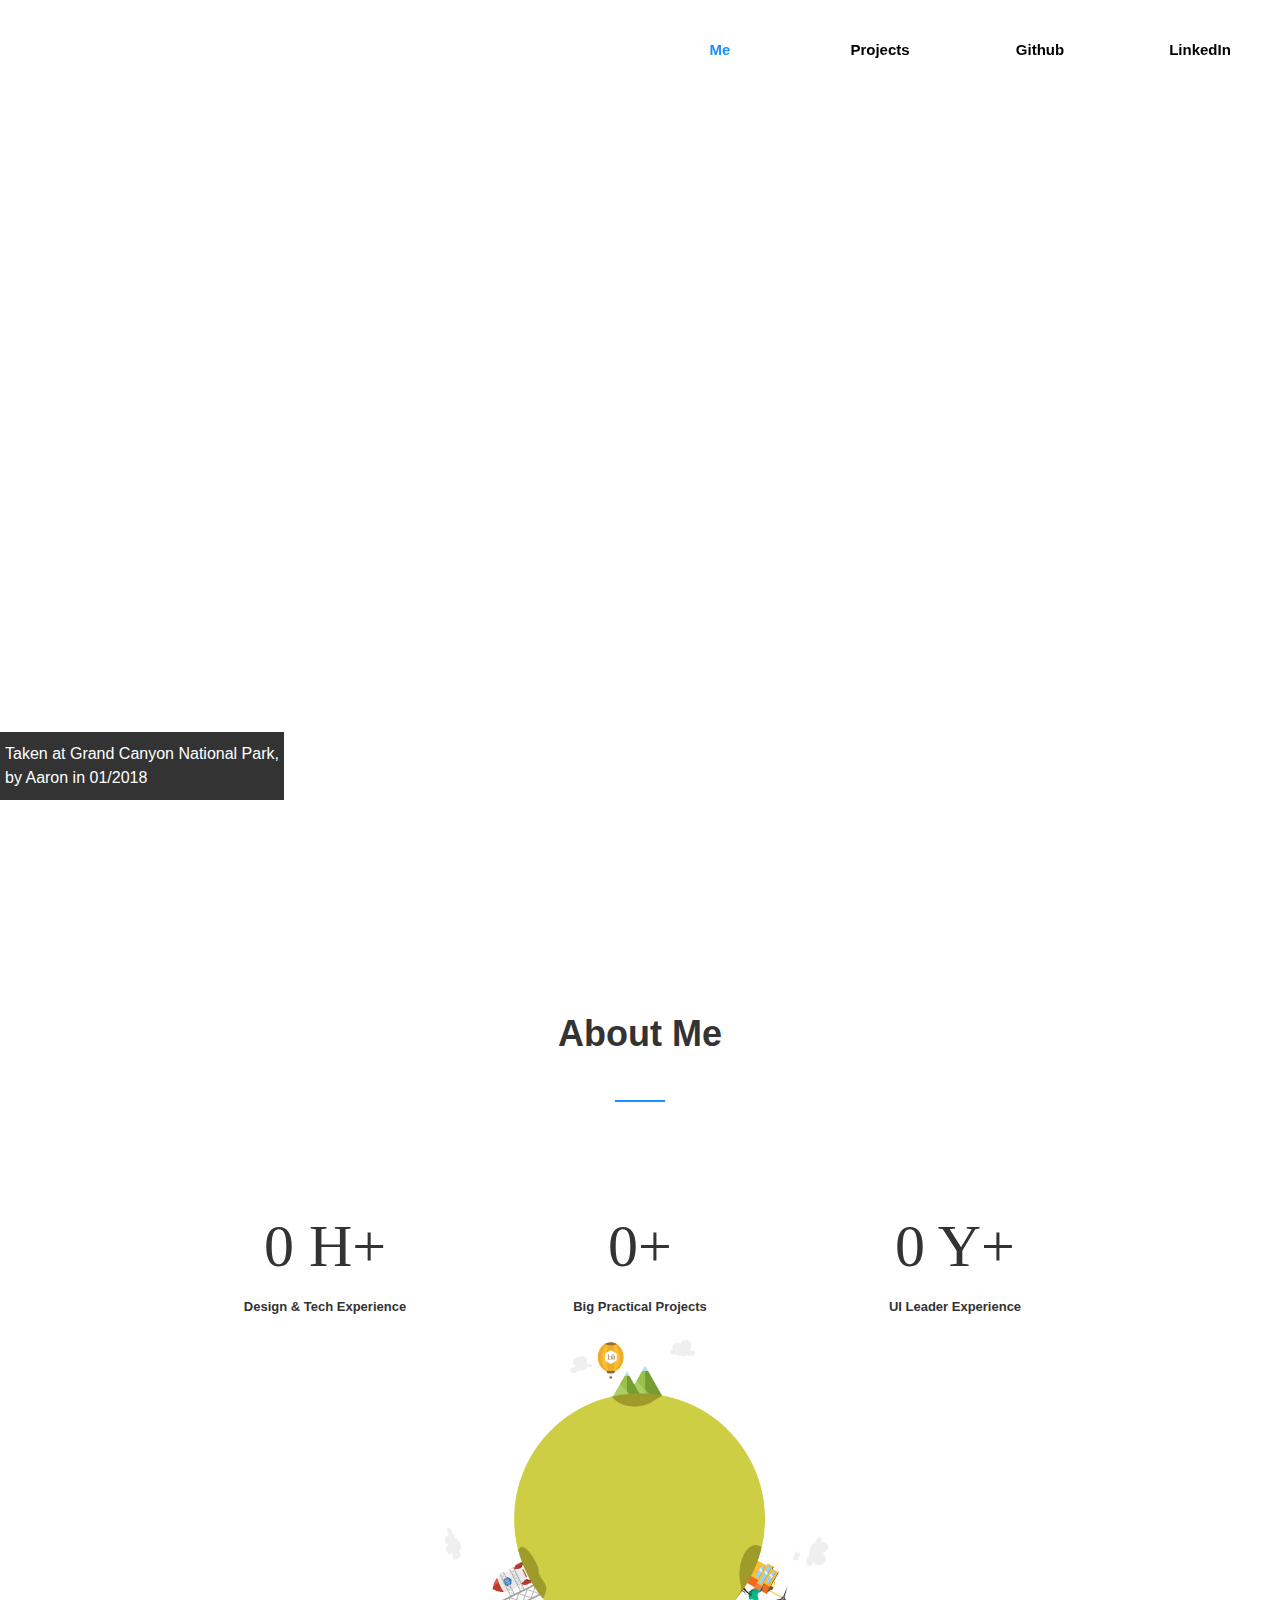
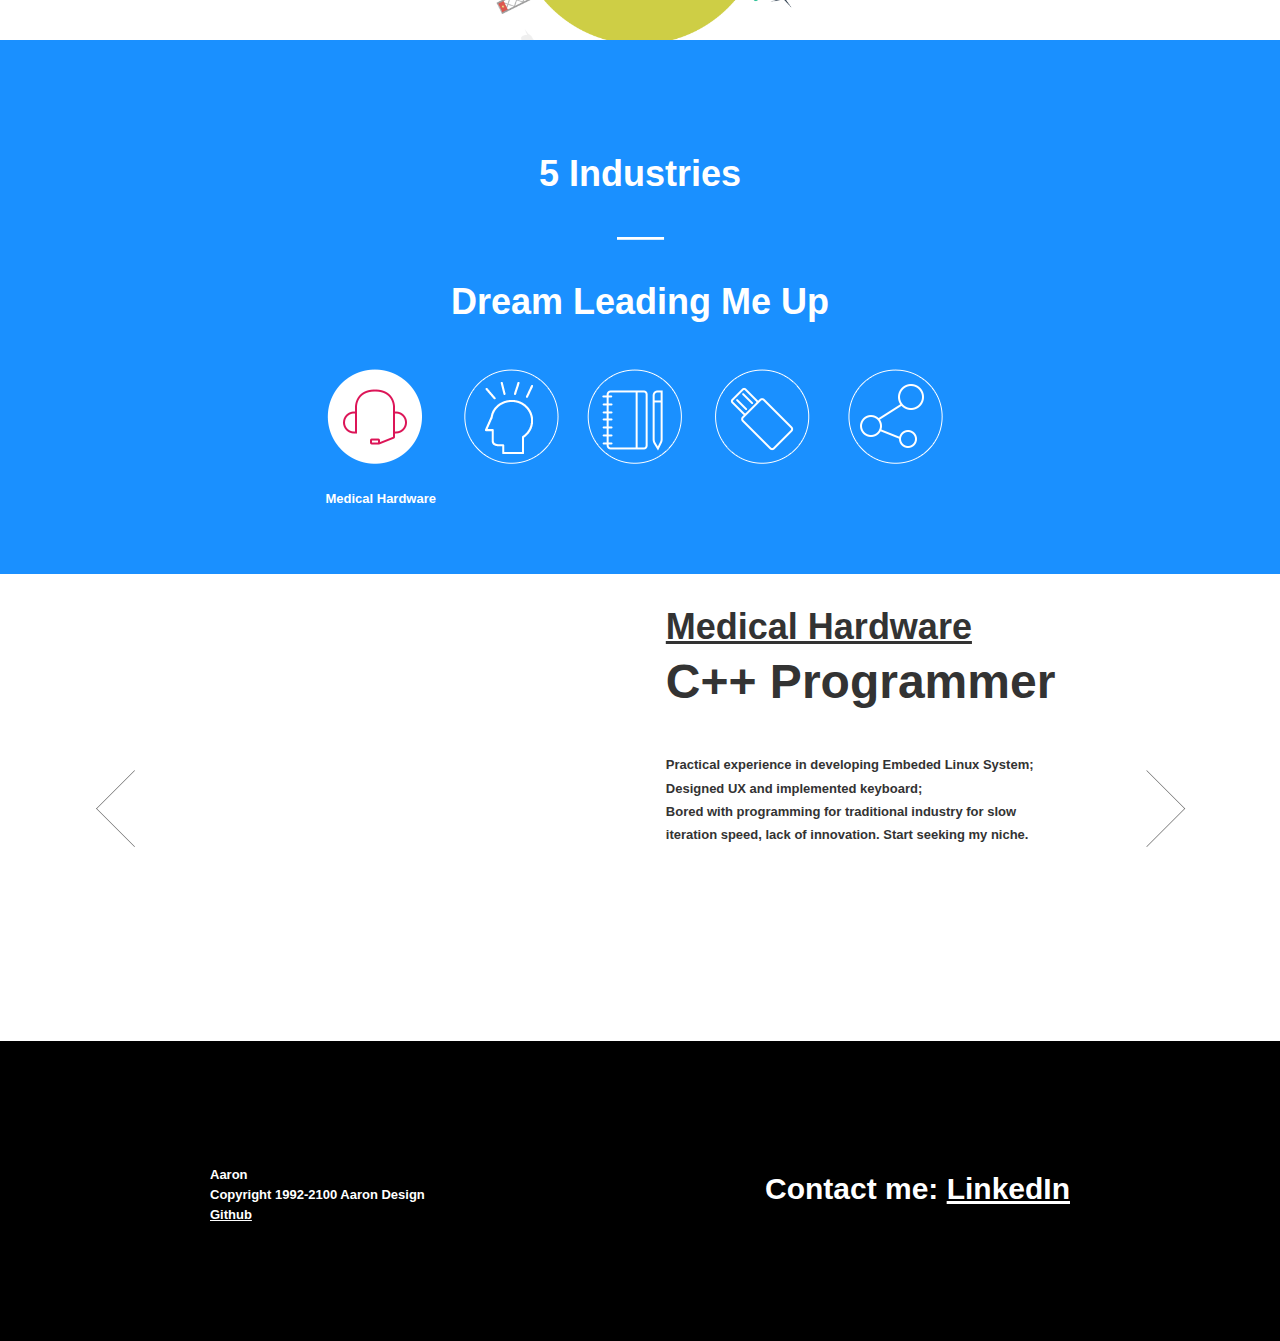
==== commit 791a7115: "Fix resource path" ====
--- a/index.html
+++ b/index.html
@@ -14,6 +14,11 @@
             }
         </style>
     <![endif]-->
+    <style type="text/css">
+        .advantage .topBanner .whiteLine.whiteLine {
+            margin: 0 auto 0;
+        }
+    </style>
     <link rel="stylesheet" href="css/style.css">
     <script type="text/javascript" src="js/jquery-1.11.3.min.js"></script>
 </head>
@@ -23,29 +28,31 @@
         <nav class="topNav">
             <img src="imgs/logo.png" alt="" class="logo">
             <ul class="siteMapList">
-                <li class="active"><a href="index.html">Me</a></li>
+                <li class="active"><a href="/">Me</a></li>
                 <li>
                     <a href="javascript:;">Projects</a>
                     <nav class="siteNav2">
                         <div class="close">X</div>
                         <ul class="siteMapList2">
-                            <li><a href="projects/P8max-EN/index.html">P8-Max</a></li>
-                            <li><a href="">Examination Analysis</a></li>
-                            <li><a href="">Data Visualization</a></li>
-                            <li><a href="">Huawei CTO-Roundtable</a></li>
-                            <li><a href="">WeDOS</a></li>
-                            <li><a href="">Longhorn</a></li>
-                            <li><a href="">Pipeline</a></li>
+                            <li><a href="projects/P8max-EN/project.html">P8-Max</a></li>
+                            
+                            <li><a href="projects/HDC_2015/project.html">Data Visualization</a></li>
+                            <li><a href="projects/CTO-Roundtable/project.html">Huawei CTO-Roundtable</a></li>
+                            <li><a href="projects/dongni/project.html">Examination Analysis</a></li>
+                            <li><a href="projects/WeDos/project.html">WeDOS</a></li>
+                            <li><a href="projects/longhorn/project.html">Longhorn</a></li>
+                            <li><a href="projects/Pipeline/project.html">Pipeline</a></li>
                         </ul>
                         <div class="title">Projects</div>
                     </nav>
                 </li>
-                <li><a href="https://github.com/biblesyme/">Github</a></li>
-                <li><a href="https://www.linkedin.com/in/aaron-wang-5b1804156/">LinkedIn</a></li>
+                <li><a target="_blank" href="https://github.com/biblesyme/portfolio">Github</a></li>
+                <li><a target="_blank" href="https://www.linkedin.com/in/aaron-wang-5b1804156/">LinkedIn</a></li>
             </ul>
         </nav>
         <ul class="backImgList">
             <li data-order="1" class="backImgWrap">
+                <div style="background: rgba(0,0,0,.8);bottom: 100px;position: absolute; color: white; padding: 10px 5px">Taken at Grand Canyon National Park, <br>by Aaron in 01/2018</div>
             </li>
 <!--             <li data-order="2" class="backImgWrap">
             </li>
@@ -103,57 +110,38 @@
                 </div>
             </div>
             <div class="aboutImgWrap">
-                <div class="brandWrap">
-                    <div class="brand">
-                        <div class="circle"></div>
-                        <div class="circleMask Js-MaskAnimate"></div>
-                        <div class="circleMask2 Js-MaskAnimate"></div>
-                        <div class="textWrap">
-                            <h1><span class="animateNumber" data-to="5">0</span></h1>
-                            <p>Industry Experience</p>
-                        </div>
-                        <div>Medical Hardware</div>
-                    <div>E-commerce</div>
-                    <div>Software Service</div>
-                    <div>Online Education</div>
-                    <div>Cloud Computing</div>
-                    </div>
-
-                </div>
+                <img class="aboutImg" src="imgs/rotateImg.png" alt="">
             </div>
         </section>
-        <!-- <section class="advantage backColor-white">
+        <section class="advantage backColor-white">
             <div class="topBanner">
-                <div class="TextImg contanier"></div>
+                <div class="textContent contanier">
+                    5 Industries 
+                </div>
                 <div class="whiteLine"></div>
-                <div class="textContent contanier">
-                    5 Industry Experience, experienced  
-                </div>
+                <div class="textContent contanier">Dream Leading Me Up</div>
                 <ul class="iconGroup contanier">
                     <li class="active" data-order="1">
-                        <div class="mainIcon1"></div>
-                        <p>科技创新</p>
+                        <div class="mainIcon5"></div>
+                        <p>Medical Hardware</p>
                     </li>
                     <li data-order="2">
-                        <div class="mainIcon2"></div>
-                        <p>科技创新</p>
+                        <div class="mainIcon1"></div>
+                        <p>E-Commerce</p>
                     </li>
                     <li data-order="3">
-                        <div class="mainIcon3"></div>
-                        <p>科技创新</p>
+                        <div class="mainIcon2"></div>
+                        <p>Software Service</p>
                     </li>
                     <li data-order="4">
-                        <div class="mainIcon4"></div>
-                        <p>科技创新</p>
+                        <div class="mainIcon3"></div>
+                        <p>Online Education</p>
                     </li>
                     <li data-order="5">
-                        <div class="mainIcon5"></div>
-                        <p>科技创新</p>
+                        <div class="mainIcon4"></div>
+                        <p>Cloud Computing</p>
                     </li>
-                    <li data-order="6">
-                        <div class="mainIcon6"></div>
-                        <p>科技创新</p>
-                    </li>
+                    
                 </ul>
             </div>
             <div class="detailWindow">
@@ -162,16 +150,15 @@
                     <ul class="detailContent Js-lstCtrl1">
                         <li class="active" data-order="1">
                             <aside class="leftWrap">
-                                <img src="imgs/banner/advantage-1.png" alt="">
+                                <img src="imgs/creative.jpg" alt="">
                             </aside>
                             <article class="rightWrap basicContent">
-                                <h2>Technological innovation advantage</h2>
-                                <h1>科技创新优势</h1>
+                                <h2><a style="text-decoration: underline" href="http://www.creative-sz.com/index.php?id=58" target="_blank">Medical Hardware</a></h2>
+                                <h1>C++ Programmer</h1>
                                 <p>
-                                    广东省电视台，数字影像内容合作商;
-                                    <br> 广东卫视，记者、导员资源
-                                    <br> （解决拍摄场地协调，支付资源收集）
-                                    <br> 专业的摄制团队，从策划-导演-执行-后期非线编辑系统
+                                    Practical experience in developing Embeded Linux System;
+                                    <br> Designed UX and implemented keyboard;
+                                    <br> <b>Bored with programming for traditional industry for slow iteration speed, lack of innovation. Start seeking my niche.</b>
                                 </p>
                             </article>
                         </li>
@@ -180,82 +167,64 @@
                                 <img src="imgs/banner/advantage-1.png" alt="">
                             </aside>
                             <article class="rightWrap basicContent">
-                                <h2>Technological innovation advantage</h2>
-                                <h1>科技创新优势</h1>
+                                <h2>E-Commerce</h2>
+                                <h1>JavaScript/C# engineer</h1>
                                 <p>
-                                    广东省电视台，数字影像内容合作商;
-                                    <br> 广东卫视，记者、导员资源
-                                    <br> （解决拍摄场地协调，支付资源收集）
-                                    <br> 专业的摄制团队，从策划-导演-执行-后期非线编辑系统
+                                    Start building B/S application;
+                                    <br> Something pushing me diving into UI/UX engineering;
+                                    <br> <b> Dream of studing design in U.S., to combine arts and technology. Starting seeking opportunaties.</b>
                                 </p>
                             </article>
                         </li>
                         <li data-order="3">
                             <aside class="leftWrap">
-                                <img src="imgs/banner/advantage-1.png" alt="">
+                                <img style="width: 100%; height: auto" src="imgs/space.png" alt="">
                             </aside>
                             <article class="rightWrap basicContent">
-                                <h2>Technological innovation advantage</h2>
-                                <h1>科技创新优势</h1>
+                                <h2><a style="text-decoration: underline" href="http://skcg.cn/Space/index.html" target="_blank">Software Service</a></h2>
+                                <h1>UI/UX Designer & Engineer</h1>
                                 <p>
-                                    广东省电视台，数字影像内容合作商;
-                                    <br> 广东卫视，记者、导员资源
-                                    <br> （解决拍摄场地协调，支付资源收集）
-                                    <br> 专业的摄制团队，从策划-导演-执行-后期非线编辑系统
+                                    Start focusing on front-end development and UI design;
+                                    <br> 5 UI projects, implemented various UX work;
+                                    <br> <b>Experienced in design and front-end. Start seeking more challenging works</b>
                                 </p>
                             </article>
                         </li>
                         <li data-order="4">
                             <aside class="leftWrap">
-                                <img src="imgs/banner/advantage-1.png" alt="">
+                                <img style="width: 100%; height: auto" src="imgs/dongni.png" alt="">
                             </aside>
                             <article class="rightWrap basicContent">
-                                <h2>Technological innovation advantage</h2>
-                                <h1>科技创新优势</h1>
+                                <h2><a target="_blank" style="text-decoration: underline" href="https://www.dongni100.com/">Online Education</a></h2>
+                                <h1>UI manager/JS full-stack developer</h1>
                                 <p>
-                                    广东省电视台，数字影像内容合作商;
-                                    <br> 广东卫视，记者、导员资源
-                                    <br> （解决拍摄场地协调，支付资源收集）
-                                    <br> 专业的摄制团队，从策划-导演-执行-后期非线编辑系统
+                                    Starting business as a core-member;
+                                    <br> built UI for both PC and Mobile side;
+                                    <br>
+                                    <b>Accumulated bunch of experience in both front-end and back-end. Ready for jumping into U.S.</b>
                                 </p>
                             </article>
                         </li>
                         <li data-order="5">
                             <aside class="leftWrap">
-                                <img src="imgs/banner/advantage-1.png" alt="">
+                                <img style="width: 100%; height: auto" src="imgs/rancher.jpg" alt="">
                             </aside>
                             <article class="rightWrap basicContent">
-                                <h2>Technological innovation advantage</h2>
-                                <h1>科技创新优势</h1>
+                                <h2><a target="_blank" style="text-decoration: underline" href="https://rancher.com">Cloud Computing</a></h2>
+                                <h1>Senior UI engineer</h1>
                                 <p>
-                                    广东省电视台，数字影像内容合作商;
-                                    <br> 广东卫视，记者、导员资源
-                                    <br> （解决拍摄场地协调，支付资源收集）
-                                    <br> 专业的摄制团队，从策划-导演-执行-后期非线编辑系统
+                                    Experienced in open-source projects, got opportunities visiting U.S, being a R&D director;
+                                    <br> Collaborating with team members from all over the world;
+                                    <br> <b>Now, it is time to land U.S. for dreams to be a top designer.</b>
                                 </p>
                             </article>
                         </li>
-                        <li data-order="6">
-                            <aside class="leftWrap">
-                                <img src="imgs/banner/advantage-1.png" alt="">
-                            </aside>
-                            <article class="rightWrap basicContent">
-                                <h2>Technological innovation advantage</h2>
-                                <h1>科技创新优势</h1>
-                                <p>
-                                    广东省电视台，数字影像内容合作商;
-                                    <br> 广东卫视，记者、导员资源
-                                    <br> （解决拍摄场地协调，支付资源收集）
-                                    <br> 专业的摄制团队，从策划-导演-执行-后期非线编辑系统
-                                </p>
-                            </article>
-                        </li>
                     </ul>
                 </div>
                 <div class="nextBtn" data-ctrl="1"></div>
             </div>
         </section>
-        <section class="projects backColor-white">
+       <!--  <section class="projects backColor-white">
             <div class="textImg container"></div>
             <div class="redLine container"></div>
             <div class="textContent container">
@@ -314,8 +283,8 @@
                 </li>
             </ul>
             <div class="learMore"></div>
-        </section>
-        <section class="evaluation backColor-white">
+        </section> -->
+        <!-- <section class="evaluation backColor-white">
             <div class="topBanner contanier">
                 <div class="textImg "></div>
                 <div class="redLine"></div>
@@ -342,68 +311,6 @@
                                             </p>
                                         </div>
                                     </td>
-                                    <td class="brand-2">
-                                        <div class="mask"></div>
-                                        <div class="contentWrap">
-                                            <div class="top">
-                                                <img src="imgs/evaluation/1.png" alt="">
-                                                <h2>Tencent</h2>
-                                                <h1>司晓</h1>
-                                            </div>
-                                            <p>司晓司晓司晓司晓司晓司晓司晓 司晓司晓司晓司晓司晓司晓司晓
-                                            </p>
-                                        </div>
-                                    </td>
-                                    <td class="brand-3">
-                                        <div class="mask"></div>
-                                        <div class="contentWrap">
-                                            <div class="top">
-                                                <img src="imgs/evaluation/1.png" alt="">
-                                                <h2>Tencent</h2>
-                                                <h1>司晓</h1>
-                                            </div>
-                                            <p>司晓司晓司晓司晓司晓司晓司晓 司晓司晓司晓司晓司晓司晓司晓
-                                            </p>
-                                        </div>
-                                    </td>
-                                </tr>
-                                <tr>
-                                    <td class="brand-4">
-                                        <div class="mask"></div>
-                                        <div class="contentWrap">
-                                            <div class="top">
-                                                <img src="imgs/evaluation/1.png" alt="">
-                                                <h2>Tencent</h2>
-                                                <h1>司晓</h1>
-                                            </div>
-                                            <p>司晓司晓司晓司晓司晓司晓司晓 司晓司晓司晓司晓司晓司晓司晓
-                                            </p>
-                                        </div>
-                                    </td>
-                                    <td class="brand-5">
-                                        <div class="mask"></div>
-                                        <div class="contentWrap">
-                                            <div class="top">
-                                                <img src="imgs/evaluation/1.png" alt="">
-                                                <h2>Tencent</h2>
-                                                <h1>司晓</h1>
-                                            </div>
-                                            <p>司晓司晓司晓司晓司晓司晓司晓 司晓司晓司晓司晓司晓司晓司晓
-                                            </p>
-                                        </div>
-                                    </td>
-                                    <td class="brand-6">
-                                        <div class="mask"></div>
-                                        <div class="contentWrap">
-                                            <div class="top">
-                                                <img src="imgs/evaluation/1.png" alt="">
-                                                <h2>Tencent</h2>
-                                                <h1>司晓</h1>
-                                            </div>
-                                            <p>司晓司晓司晓司晓司晓司晓司晓 司晓司晓司晓司晓司晓司晓司晓
-                                            </p>
-                                        </div>
-                                    </td>
                                 </tr>
                             </table>
                         </li>
@@ -439,8 +346,8 @@
                 </div>
                 <div class="nextBtn" data-ctrl="2"></div>
             </div>
-        </section>
-        <section class="clients">
+        </section> -->
+        <!-- <section class="clients">
             <div class="topBannerFixed"></div>
             <div class="topBanner">
                 <div class="mask"></div>
@@ -549,8 +456,8 @@
                 </div>
                 <div class="nextBtn" data-ctrl="3"></div>
             </div>
-        </section>
-        <section class="news">
+        </section> -->
+       <!--  <section class="news">
             <div class="contanier">
                 <p><b>上员最新动态 : </b>联系我们：400-0755-180联系我们：400-0755-180联系我们：400-0755-180</p>
             </div>
@@ -572,8 +479,8 @@
                 </li>
             </ul>
             <img src="imgs/foot/qrcode2.png" alt="" class="qrCodeBig">
-        </section>
-        -->
+        </section> -->
+       
         <footer class="pageFoot">
             <div class="contactInfo contanier">
                 <div class="leftWrap">
--- a/css/style.css
+++ b/css/style.css
@@ -8,17 +8,17 @@
   font-family: "helvticalBold";
   font-style: normal;
   font-weight: normal;
-  src: url("../fonts/HELVETICALTSTD-COMP.ttf") format("truetype"); }
+  src: url("/fonts/HELVETICALTSTD-COMP.ttf") format("truetype"); }
 @font-face {
   font-family: "siteNormal";
   font-style: normal;
   font-weight: 100;
-  src: url("../fonts/FZLTCXHJW.ttf") format("truetype"); }
+  src: url("/fonts/FZLTCXHJW.ttf") format("truetype"); }
 @font-face {
   font-family: "siteNormalBold";
   font-style: normal;
   font-weight: 100;
-  src: url("../fonts/FZLTHBK.ttf") format("truetype"); }
+  src: url("/fonts/FZLTHBK.ttf") format("truetype"); }
 button, input[type="button"], input[type="reset"], input[type="submit"] {
   appearance: none;
   background-color: #477dca;
@@ -382,7 +382,11 @@
               color: black; }
               .siteNavMain .topNav .siteMapList > li .siteNav2 .siteMapList2 > li:hover {
                 color: white;
-                background-color: #dc1557; }
+                background-color: #1a90ff; }
+              .siteNavMain .topNav .siteMapList > li .siteNav2 .siteMapList2 > li > a {
+                width: 100%;
+                height: 100%;
+                display: block; }
           .siteNavMain .topNav .siteMapList > li .siteNav2 .title {
             border-top: 1px #eeeeee solid;
             font-size: 16px;
@@ -394,10 +398,7 @@
           .siteNavMain .topNav .siteMapList > li .siteNav2:hover {
             color: black; }
         .siteNavMain .topNav .siteMapList > li:hover, .siteNavMain .topNav .siteMapList > li.active {
-          color: #dc1557; }
-      @media screen and (max-width: 1185px) {
-        .siteNavMain .topNav .siteMapList > li:first-child {
-          display: none; } }
+          color: #1a90ff; }
       .siteNavMain .topNav .siteMapList > li > a {
         line-height: 100px;
         padding: 0 20px 0; }
@@ -585,7 +586,7 @@
       overflow: hidden; }
       .aboutColm .brandWrap .brand .circle {
         border-radius: 50%;
-        border: 1px solid #dc1557;
+        border: 1px solid #1a90ff;
         width: 100%;
         height: 100%;
         position: absolute;
@@ -763,7 +764,7 @@
 .advantage {
   text-align: center; }
   .advantage .topBanner {
-    background-color: #dc1557;
+    background-color: #1a90ff;
     color: white;
     padding-top: 80px;
     padding-bottom: 40px; }
@@ -905,7 +906,7 @@
       position: relative;
       left: 0;
       width: 860px;
-      height: 280px;
+      height: 380px;
       margin-left: auto;
       margin-right: auto; }
       .advantage .detailWindow .detailContent li {
@@ -1252,7 +1253,7 @@
               visibility: visible;
               height: 100%; }
             .evaluation .detailWindow .detailContent li .brandList td .mask {
-              background-color: #dc1557; }
+              background-color: #1a90ff; }
             .evaluation .detailWindow .detailContent li .brandList td .contentWrap {
               color: white;
               padding: 30px;
@@ -1836,7 +1837,7 @@
   width: 50px;
   background-position: 0 -2532px;
   margin: 0 auto 20px;
-  border-top: 2px solid red; }
+  border-top: 2px solid #1a90ff; }
 
 .pageTitle {
   padding-top: 60px;
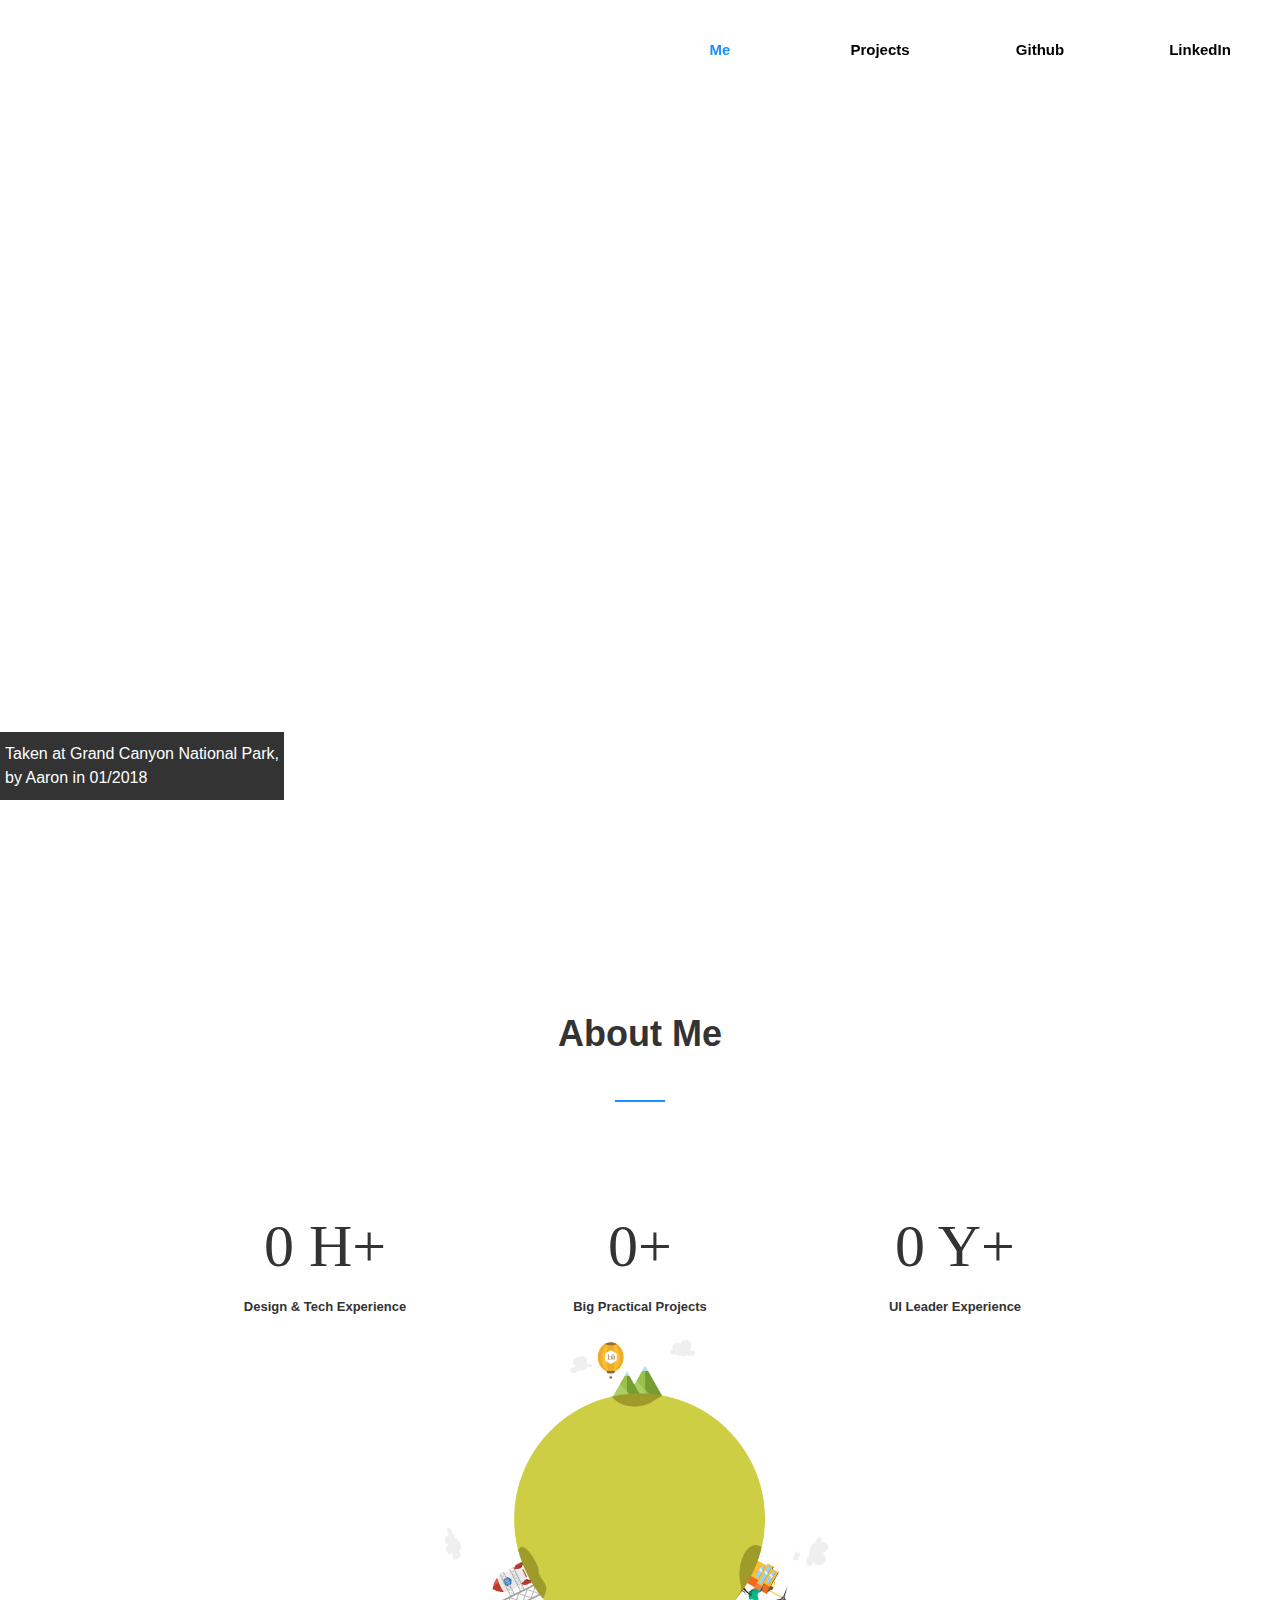
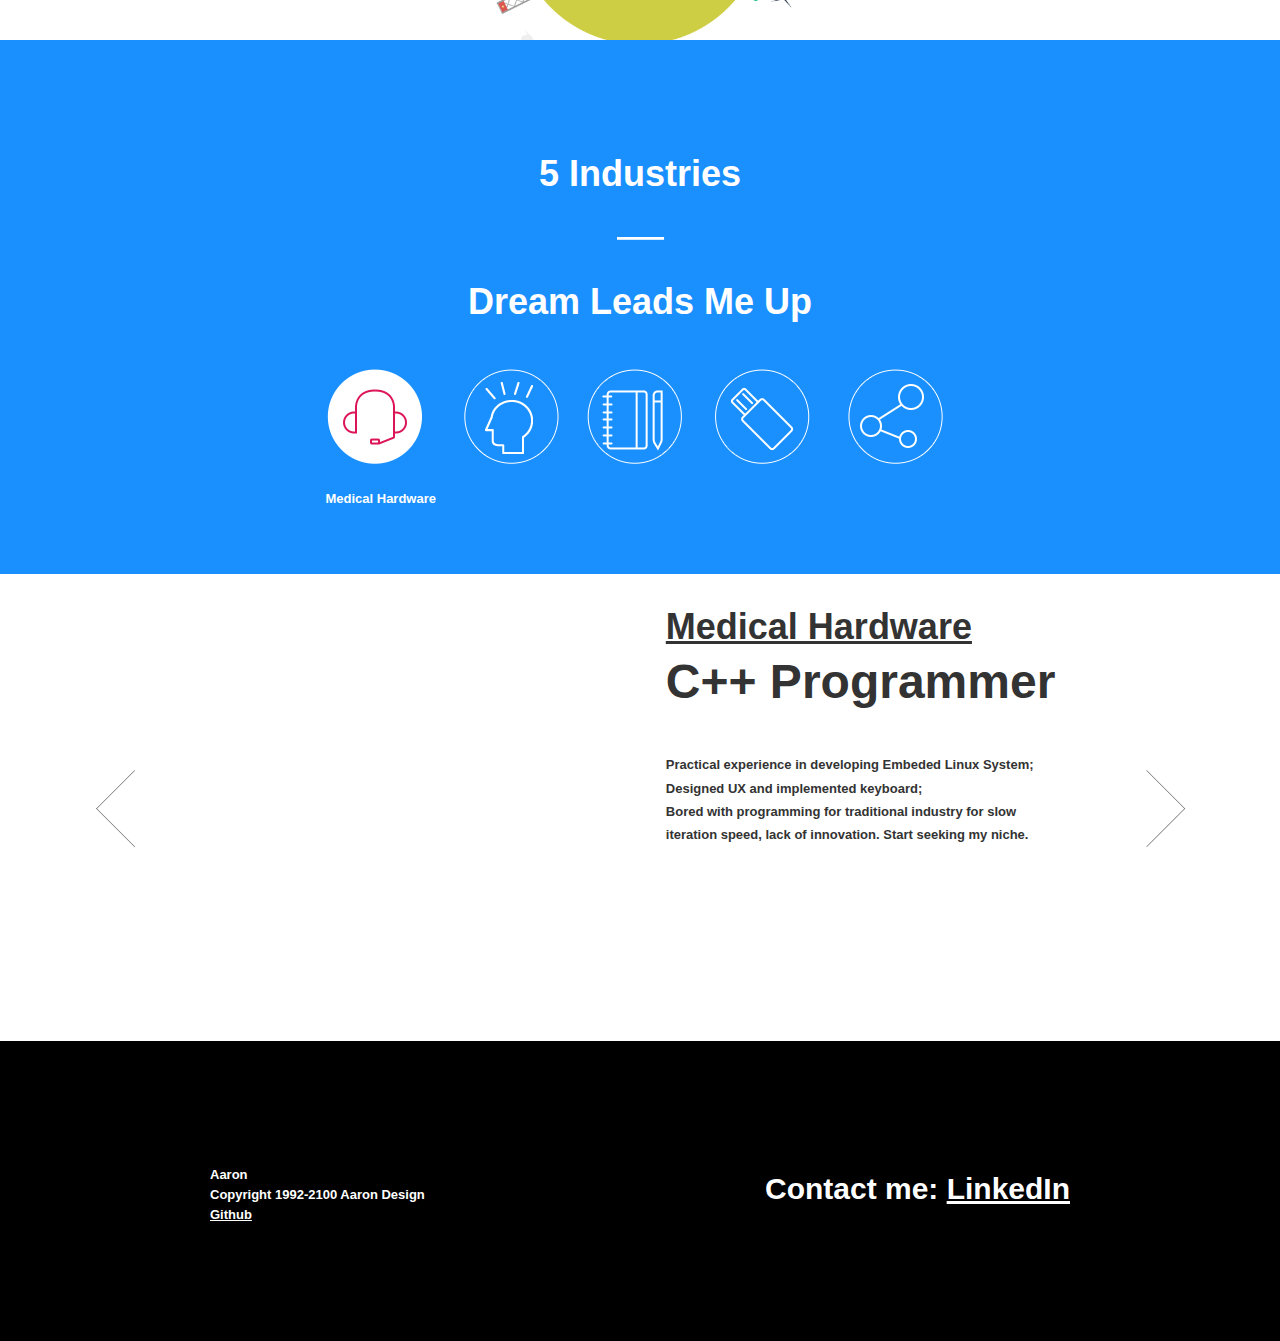
==== commit b9d2c07b: "add description" ====
--- a/index.html
+++ b/index.html
@@ -119,7 +119,7 @@
                     5 Industries 
                 </div>
                 <div class="whiteLine"></div>
-                <div class="textContent contanier">Dream Leading Me Up</div>
+                <div class="textContent contanier">Dream Leads Me Up</div>
                 <ul class="iconGroup contanier">
                     <li class="active" data-order="1">
                         <div class="mainIcon5"></div>
--- a/css/style.css
+++ b/css/style.css
@@ -216,6 +216,9 @@
 body > *, .siteNavMain .topNav {
   width: 100%;
   min-width: 1080px; }
+
+.link {
+  color: #1a90ff; }
 
 .underline {
   text-decoration: underline; }
@@ -512,6 +515,9 @@
   width: 100%;
   min-width: 1080px; }
 
+.link {
+  color: #1a90ff; }
+
 .underline {
   text-decoration: underline; }
 
@@ -1346,6 +1352,9 @@
 body > *, .siteNavMain .topNav {
   width: 100%;
   min-width: 1080px; }
+
+.link {
+  color: #1a90ff; }
 
 .underline {
   text-decoration: underline; }
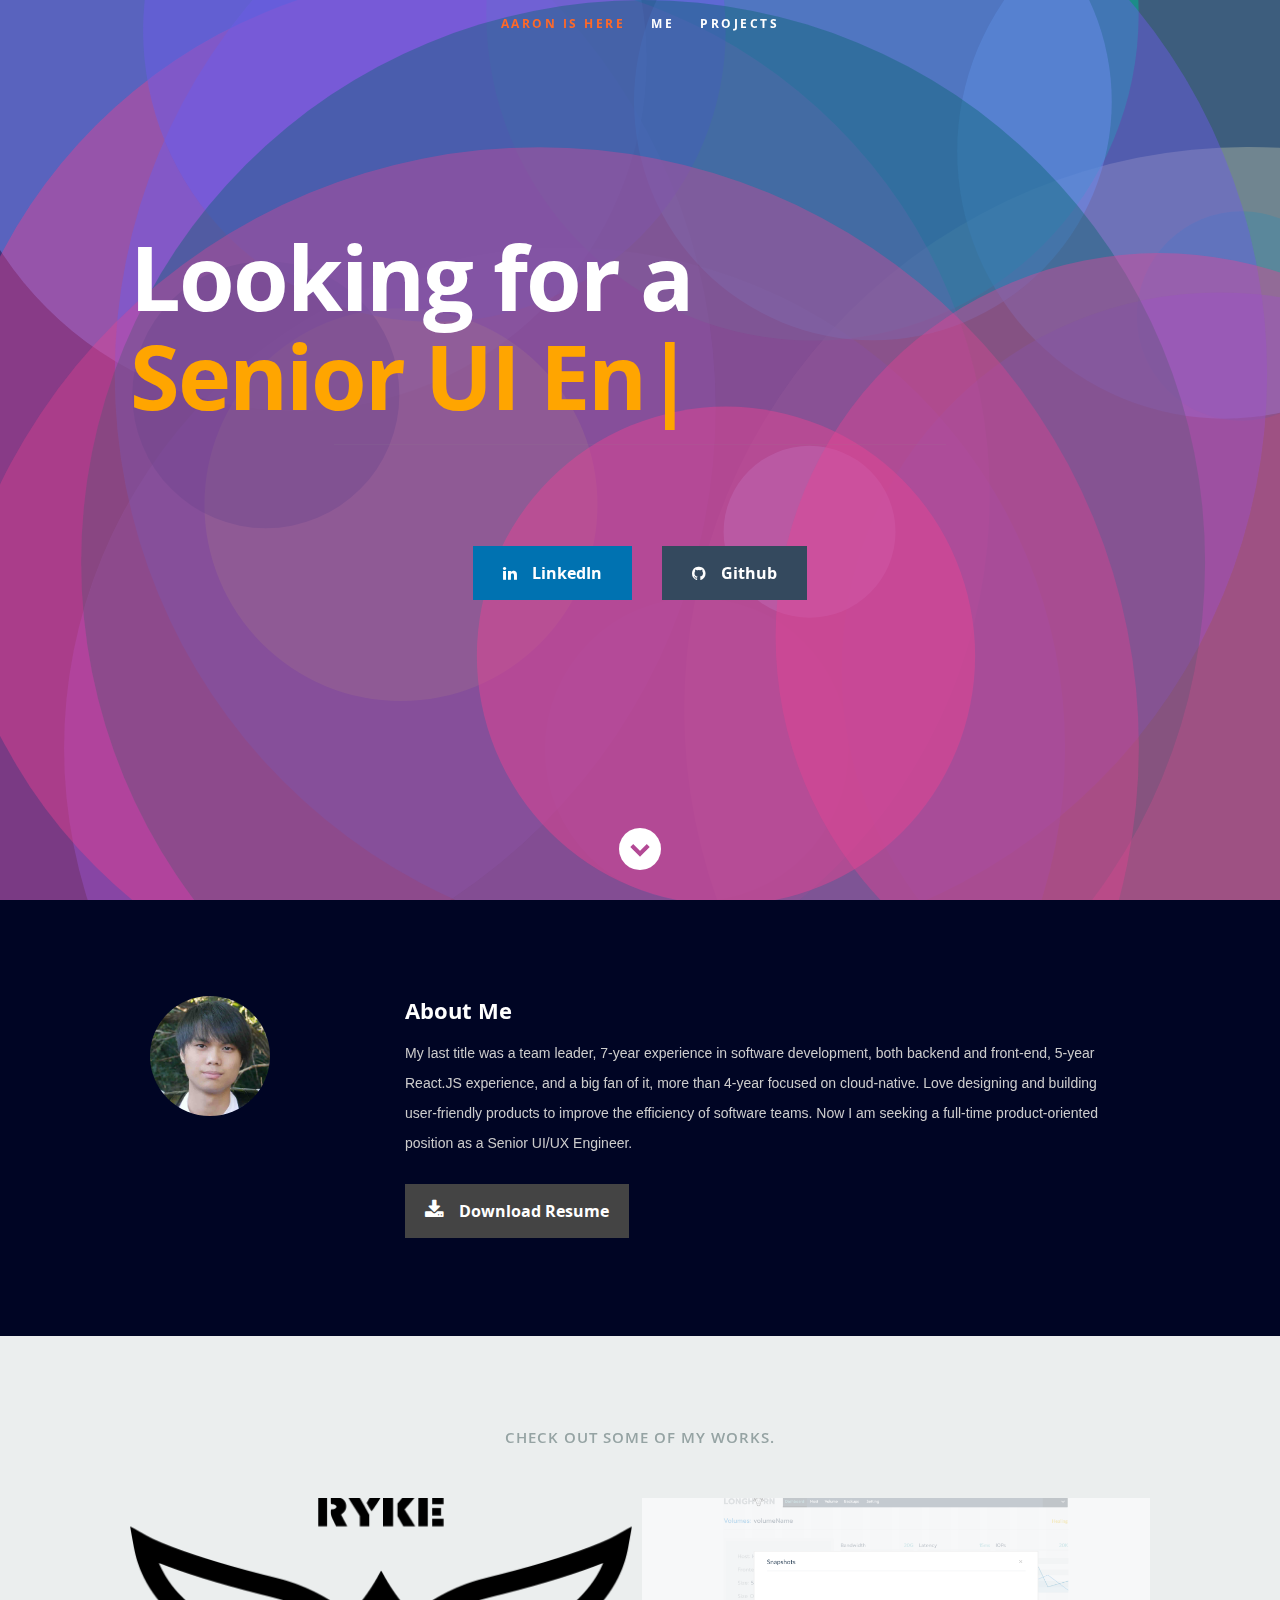
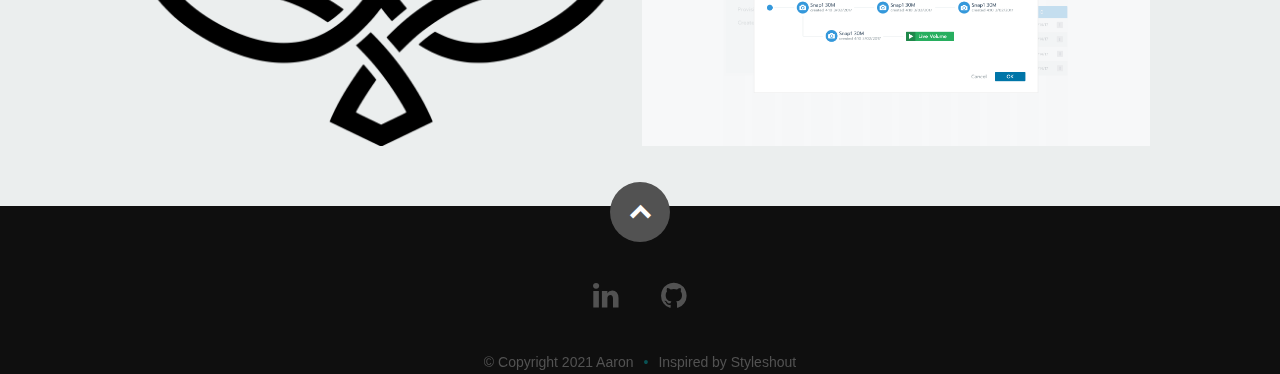
==== commit 7eb193c0: "Revise Portfolio" ====
--- a/index.html
+++ b/index.html
@@ -1,503 +1 @@
-<!DOCTYPE html>
-<html lang="en">
-
-<head>
-    <meta charset="UTF-8">
-    <meta name="viewport" content="width=device-width,initial-scale=1,user-scalable=no">
-    <title>Hi, This is Aaron!</title>
-    <!--[if lt IE 9]>
-        <script src="js/html5Shiv.js"></script>
-        <script src="js/modernizr.min.js"></script>
-        <style>
-            .imgContent{
-                background-image:none !important;
-            }
-        </style>
-    <![endif]-->
-    <style type="text/css">
-        .advantage .topBanner .whiteLine.whiteLine {
-            margin: 0 auto 0;
-        }
-    </style>
-    <link rel="stylesheet" href="css/style.css">
-    <script type="text/javascript" src="js/jquery-1.11.3.min.js"></script>
-</head>
-
-<body>
-    <header class="siteNavMain backColor-white">
-        <nav class="topNav">
-            <img src="imgs/logo.png" alt="" class="logo">
-            <ul class="siteMapList">
-                <li class="active"><a href="/">Me</a></li>
-                <li>
-                    <a href="javascript:;">Projects</a>
-                    <nav class="siteNav2">
-                        <div class="close">X</div>
-                        <ul class="siteMapList2">
-                            <li><a href="projects/P8max-EN/project.html">P8-Max</a></li>
-                            
-                            <li><a href="projects/HDC_2015/project.html">Data Visualization</a></li>
-                            <li><a href="projects/CTO-Roundtable/project.html">Huawei CTO-Roundtable</a></li>
-                            <li><a href="projects/dongni/project.html">Examination Analysis</a></li>
-                            <li><a href="projects/WeDos/project.html">WeDOS</a></li>
-                            <li><a href="projects/longhorn/project.html">Longhorn</a></li>
-                            <li><a href="projects/Pipeline/project.html">Pipeline</a></li>
-                        </ul>
-                        <div class="title">Projects</div>
-                    </nav>
-                </li>
-                <li><a target="_blank" href="https://github.com/biblesyme/portfolio">Github</a></li>
-                <li><a target="_blank" href="https://www.linkedin.com/in/aaron-wang-5b1804156/">LinkedIn</a></li>
-            </ul>
-        </nav>
-        <ul class="backImgList">
-            <li data-order="1" class="backImgWrap">
-                <div style="background: rgba(0,0,0,.8);bottom: 100px;position: absolute; color: white; padding: 10px 5px">Taken at Grand Canyon National Park, <br>by Aaron in 01/2018</div>
-            </li>
-<!--             <li data-order="2" class="backImgWrap">
-            </li>
-            <li data-order="3" class="backImgWrap">
-            </li>
-            <li data-order="4" class="backImgWrap">
-            </li> -->
-        </ul>
-        <ul class="bannerNavDot Js-dotChange">
-            <li class="active" data-order="1"></li>
-<!--             <li data-order="2">
-            </li>
-            <li data-order="3">
-            </li>
-            <li data-order="4">
-            </li> -->
-        </ul>
-        <span class="narrowDown Js-scrollDown"></span>
-    </header>
-    <div class="bodyWrap">
-        <section class="aboutColm backColor-white">
-            <div class="contanier">
-                <div class="aboutContent basicContent">
-                    <h2>About Me</h2>
-                    <div class="readLine-1"></div>
-                    <div class="brandWrap">
-                        <div class="brand fl">
-                            <div class="circle"></div>
-                            <div class="circleMask Js-MaskAnimate"></div>
-                            <div class="circleMask2 Js-MaskAnimate"></div>
-                            <div class="textWrap">
-                                <h1><span class="animateNumber" data-to="7300">0</span> H+</h1>
-                                <p>Design & Tech Experience</p>
-                            </div>
-                        </div>
-                        <div class="brand">
-                            <div class="circle"></div>
-                            <div class="circleMask Js-MaskAnimate"></div>
-                            <div class="circleMask2 Js-MaskAnimate"></div>
-                            <div class="textWrap">
-                                <h1><span class="animateNumber" data-to="7">0</span>+</h1>
-                                <p>Big Practical Projects</p>
-                            </div>
-                        </div>
-                        <div class="brand fr">
-                            <div class="circle"></div>
-                            <div class="circleMask Js-MaskAnimate"></div>
-                            <div class="circleMask2 Js-MaskAnimate"></div>
-                            <div class="textWrap">
-                                <h1><span class="animateNumber" data-to="3">0</span> Y+</h1>
-                                <p>UI Leader Experience</p>
-                            </div>
-                        </div>
-                    </div>
-                </div>
-            </div>
-            <div class="aboutImgWrap">
-                <img class="aboutImg" src="imgs/rotateImg.png" alt="">
-            </div>
-        </section>
-        <section class="advantage backColor-white">
-            <div class="topBanner">
-                <div class="textContent contanier">
-                    5 Industries 
-                </div>
-                <div class="whiteLine"></div>
-                <div class="textContent contanier">Dream Leads Me Up</div>
-                <ul class="iconGroup contanier">
-                    <li class="active" data-order="1">
-                        <div class="mainIcon5"></div>
-                        <p>Medical Hardware</p>
-                    </li>
-                    <li data-order="2">
-                        <div class="mainIcon1"></div>
-                        <p>E-Commerce</p>
-                    </li>
-                    <li data-order="3">
-                        <div class="mainIcon2"></div>
-                        <p>Software Service</p>
-                    </li>
-                    <li data-order="4">
-                        <div class="mainIcon3"></div>
-                        <p>Online Education</p>
-                    </li>
-                    <li data-order="5">
-                        <div class="mainIcon4"></div>
-                        <p>Cloud Computing</p>
-                    </li>
-                    
-                </ul>
-            </div>
-            <div class="detailWindow">
-                <div class="preBtn" data-ctrl="1"></div>
-                <div class="showWindow contanier">
-                    <ul class="detailContent Js-lstCtrl1">
-                        <li class="active" data-order="1">
-                            <aside class="leftWrap">
-                                <img src="imgs/creative.jpg" alt="">
-                            </aside>
-                            <article class="rightWrap basicContent">
-                                <h2><a style="text-decoration: underline" href="http://www.creative-sz.com/index.php?id=58" target="_blank">Medical Hardware</a></h2>
-                                <h1>C++ Programmer</h1>
-                                <p>
-                                    Practical experience in developing Embeded Linux System;
-                                    <br> Designed UX and implemented keyboard;
-                                    <br> <b>Bored with programming for traditional industry for slow iteration speed, lack of innovation. Start seeking my niche.</b>
-                                </p>
-                            </article>
-                        </li>
-                        <li data-order="2">
-                            <aside class="leftWrap">
-                                <img src="imgs/banner/advantage-1.png" alt="">
-                            </aside>
-                            <article class="rightWrap basicContent">
-                                <h2>E-Commerce</h2>
-                                <h1>JavaScript/C# engineer</h1>
-                                <p>
-                                    Start building B/S application;
-                                    <br> Something pushing me diving into UI/UX engineering;
-                                    <br> <b> Dream of studing design in U.S., to combine arts and technology. Starting seeking opportunaties.</b>
-                                </p>
-                            </article>
-                        </li>
-                        <li data-order="3">
-                            <aside class="leftWrap">
-                                <img style="width: 100%; height: auto" src="imgs/space.png" alt="">
-                            </aside>
-                            <article class="rightWrap basicContent">
-                                <h2><a style="text-decoration: underline" href="http://skcg.cn/Space/index.html" target="_blank">Software Service</a></h2>
-                                <h1>UI/UX Designer & Engineer</h1>
-                                <p>
-                                    Start focusing on front-end development and UI design;
-                                    <br> 5 UI projects, implemented various UX work;
-                                    <br> <b>Experienced in design and front-end. Start seeking more challenging works</b>
-                                </p>
-                            </article>
-                        </li>
-                        <li data-order="4">
-                            <aside class="leftWrap">
-                                <img style="width: 100%; height: auto" src="imgs/dongni.png" alt="">
-                            </aside>
-                            <article class="rightWrap basicContent">
-                                <h2><a target="_blank" style="text-decoration: underline" href="https://www.dongni100.com/">Online Education</a></h2>
-                                <h1>UI manager/JS full-stack developer</h1>
-                                <p>
-                                    Starting business as a core-member;
-                                    <br> built UI for both PC and Mobile side;
-                                    <br>
-                                    <b>Accumulated bunch of experience in both front-end and back-end. Ready for jumping into U.S.</b>
-                                </p>
-                            </article>
-                        </li>
-                        <li data-order="5">
-                            <aside class="leftWrap">
-                                <img style="width: 100%; height: auto" src="imgs/rancher.jpg" alt="">
-                            </aside>
-                            <article class="rightWrap basicContent">
-                                <h2><a target="_blank" style="text-decoration: underline" href="https://rancher.com">Cloud Computing</a></h2>
-                                <h1>Senior UI engineer</h1>
-                                <p>
-                                    Experienced in open-source projects, got opportunities visiting U.S, being a R&D director;
-                                    <br> Collaborating with team members from all over the world;
-                                    <br> <b>Now, it is time to land U.S. for dreams to be a top designer.</b>
-                                </p>
-                            </article>
-                        </li>
-                    </ul>
-                </div>
-                <div class="nextBtn" data-ctrl="1"></div>
-            </div>
-        </section>
-       <!--  <section class="projects backColor-white">
-            <div class="textImg container"></div>
-            <div class="redLine container"></div>
-            <div class="textContent container">
-                <h2>上员服务案例</h2>
-            </div>
-            <ul class="projectsList">
-                <li class="project-1">
-                    <div class="backImg"></div>
-                    <div class="mask"></div>
-                    <div class="imgContent"></div>
-                </li>
-                <li class="project-2">
-                    <div class="backImg"></div>
-                    <div class="mask"></div>
-                    <div class="imgContent"></div>
-                </li>
-                <li class="project-3">
-                    <div class="backImg"></div>
-                    <div class="mask"></div>
-                    <div class="imgContent"></div>
-                </li>
-                <li class="project-4">
-                    <div class="backImg"></div>
-                    <div class="mask"></div>
-                    <div class="imgContent"></div>
-                </li>
-                <li class="project-5">
-                    <div class="backImg"></div>
-                    <div class="mask"></div>
-                    <div class="imgContent"></div>
-                </li>
-                <li class="project-6">
-                    <div class="backImg"></div>
-                    <div class="mask"></div>
-                    <div class="imgContent"></div>
-                </li>
-                <li class="project-7">
-                    <div class="backImg"></div>
-                    <div class="mask"></div>
-                    <div class="imgContent"></div>
-                </li>
-                <li class="project-8">
-                    <div class="backImg"></div>
-                    <div class="mask"></div>
-                    <div class="imgContent"></div>
-                </li>
-                <li class="project-9">
-                    <div class="backImg"></div>
-                    <div class="mask"></div>
-                    <div class="imgContent"></div>
-                </li>
-                <li class="project-10">
-                    <div class="backImg"></div>
-                    <div class="mask"></div>
-                    <div class="imgContent"></div>
-                </li>
-            </ul>
-            <div class="learMore"></div>
-        </section> -->
-        <!-- <section class="evaluation backColor-white">
-            <div class="topBanner contanier">
-                <div class="textImg "></div>
-                <div class="redLine"></div>
-                <div class="textContent">
-                    客户评价
-                </div>
-            </div>
-            <div class="detailWindow">
-                <div class="preBtn" data-ctrl="2"></div>
-                <div class="showWindow">
-                    <ul class="detailContent Js-lstCtrl2">
-                        <li class="active" data-order="1">
-                            <table class="brandList">
-                                <tr>
-                                    <td class="brand-1">
-                                        <div class="mask"></div>
-                                        <div class="contentWrap">
-                                            <div class="top">
-                                                <img src="imgs/evaluation/1.png" alt="">
-                                                <h2>Tencent</h2>
-                                                <h1>司晓</h1>
-                                            </div>
-                                            <p>司晓司晓司晓司晓司晓司晓司晓 司晓司晓司晓司晓司晓司晓司晓 司晓司晓司晓司晓司晓司晓司晓 司晓司晓司晓司晓司晓司晓司晓司晓 司晓司晓司晓司晓司晓
-                                            </p>
-                                        </div>
-                                    </td>
-                                </tr>
-                            </table>
-                        </li>
-                        <li data-order="2">
-                            <table class="brandList">
-                                <tr>
-                                    <td class="brand-1"></td>
-                                    <td class="brand-2"></td>
-                                    <td class="brand-3"></td>
-                                </tr>
-                                <tr>
-                                    <td class="brand-4"></td>
-                                    <td class="brand-5"></td>
-                                    <td class="brand-6"></td>
-                                </tr>
-                            </table>
-                        </li>
-                        <li data-order="3">
-                            <table class="brandList">
-                                <tr>
-                                    <td class="brand-1"></td>
-                                    <td class="brand-2"></td>
-                                    <td class="brand-3"></td>
-                                </tr>
-                                <tr>
-                                    <td class="brand-4"></td>
-                                    <td class="brand-5"></td>
-                                    <td class="brand-6"></td>
-                                </tr>
-                            </table>
-                        </li>
-                    </ul>
-                </div>
-                <div class="nextBtn" data-ctrl="2"></div>
-            </div>
-        </section> -->
-        <!-- <section class="clients">
-            <div class="topBannerFixed"></div>
-            <div class="topBanner">
-                <div class="mask"></div>
-                <div class="textContent contanier basicContent">
-                    <div class="txtImg"></div>
-                    <h2>上员精英团队</h2>
-                    <p>期待你的加入......</p>
-                </div>
-            </div>
-            <div class="middle backColor-white">
-                <div class="textImg "></div>
-                <div class="redLine"></div>
-                <div class="textContent">
-                    上员客户
-                </div>
-            </div>
-            <div class="detailWindow backColor-white">
-                <div class="preBtn" data-ctrl="3"></div>
-                <div class="showWindow">
-                    <ul class="detailContent Js-lstCtrl3">
-                        <li class="active" data-order="1">
-                            <table class="brandList">
-                                <tr>
-                                    <td class="brand-1"></td>
-                                    <td class="brand-2"></td>
-                                    <td class="brand-3"></td>
-                                    <td class="brand-4"></td>
-                                </tr>
-                                <tr>
-                                    <td class="brand-5"></td>
-                                    <td class="brand-6"></td>
-                                    <td class="brand-7"></td>
-                                    <td class="brand-8"></td>
-                                </tr>
-                                <tr>
-                                    <td class="brand-9"></td>
-                                    <td class="brand-10"></td>
-                                    <td class="brand-11"></td>
-                                    <td class="brand-12"></td>
-                                </tr>
-                                <tr>
-                                    <td class="brand-13"></td>
-                                    <td class="brand-14"></td>
-                                    <td class="brand-15"></td>
-                                    <td class="brand-16"></td>
-                                </tr>
-                            </table>
-                        </li>
-                        <li data-order="2">
-                            <table class="brandList">
-                                <tr>
-                                    <td class="brand-1"></td>
-                                    <td class="brand-2"></td>
-                                    <td class="brand-3"></td>
-                                    <td class="brand-4"></td>
-                                </tr>
-                                <tr>
-                                    <td class="brand-5"></td>
-                                    <td class="brand-6"></td>
-                                    <td class="brand-7"></td>
-                                    <td class="brand-8"></td>
-                                </tr>
-                                <tr>
-                                    <td class="brand-9"></td>
-                                    <td class="brand-10"></td>
-                                    <td class="brand-11"></td>
-                                    <td class="brand-12"></td>
-                                </tr>
-                                <tr>
-                                    <td class="brand-13"></td>
-                                    <td class="brand-14"></td>
-                                    <td class="brand-15"></td>
-                                    <td class="brand-16"></td>
-                                </tr>
-                            </table>
-                        </li>
-                        <li data-order="3">
-                            <table class="brandList">
-                                <tr>
-                                    <td class="brand-1"></td>
-                                    <td class="brand-2"></td>
-                                    <td class="brand-3"></td>
-                                    <td class="brand-4"></td>
-                                </tr>
-                                <tr>
-                                    <td class="brand-5"></td>
-                                    <td class="brand-6"></td>
-                                    <td class="brand-7"></td>
-                                    <td class="brand-8"></td>
-                                </tr>
-                                <tr>
-                                    <td class="brand-9"></td>
-                                    <td class="brand-10"></td>
-                                    <td class="brand-11"></td>
-                                    <td class="brand-12"></td>
-                                </tr>
-                                <tr>
-                                    <td class="brand-13"></td>
-                                    <td class="brand-14"></td>
-                                    <td class="brand-15"></td>
-                                    <td class="brand-16"></td>
-                                </tr>
-                            </table>
-                        </li>
-                    </ul>
-                </div>
-                <div class="nextBtn" data-ctrl="3"></div>
-            </div>
-        </section> -->
-       <!--  <section class="news">
-            <div class="contanier">
-                <p><b>上员最新动态 : </b>联系我们：400-0755-180联系我们：400-0755-180联系我们：400-0755-180</p>
-            </div>
-        </section>
-        <section class="rightNavWrap">
-            <ul class="rightNav">
-                <li class="top JS-scrollTop">Top</li>
-                <li class="imgQQ">
-                    <a href="#"></a>
-                </li>
-                <li class="imgTel">
-                    <div class=""></div>
-                </li>
-                <li class="qrcode">
-                    <div class="imgQrcode"></div>
-                </li>
-                <li class="weibo">
-                    <div class="imgWeibo"></div>
-                </li>
-            </ul>
-            <img src="imgs/foot/qrcode2.png" alt="" class="qrCodeBig">
-        </section> -->
-       
-        <footer class="pageFoot">
-            <div class="contactInfo contanier">
-                <div class="leftWrap">
-                    <p>Aaron</p>
-                    <p>Copyright 1992-2100 Aaron Design</p>
-                    <p><a class="underline" href="https://github.com/biblesyme/">Github</a></p>
-                </div>
-                <div class="rightWrap">
-                    <h1>Contact me: <a class="underline" href="https://www.linkedin.com/in/aaron-wang-5b1804156/">LinkedIn</a></h1>
-                </div>
-            </div>
-        </footer>
-    </div>
-    <footer>
-        <script type="text/javascript" src="js/help.js"></script>
-        <script type="text/javascript" src="js/script.js"></script>
-    </footer>
-</body>
-
-</html>+<!doctype html><html lang="en"><head><meta charset="utf-8"><meta name="viewport" content="width=device-width,initial-scale=1,shrink-to-fit=no"><meta name="theme-color" content="#000000"><link rel="manifest" href="./manifest.json"><link rel="shortcut icon" href="./favicon.ico"><link rel="stylesheet" href="./css/default.css"><link rel="stylesheet" href="./css/layout.css"><link rel="stylesheet" href="./css/media-queries.css"><link rel="stylesheet" href="./css/magnific-popup.css"><title>Aaron Wng</title><link href="./static/css/4.9b969cc5.chunk.css" rel="stylesheet"><link href="./static/css/main.457322d1.chunk.css" rel="stylesheet"></head><body><noscript>You need to enable JavaScript to run this app.</noscript><div id="root"></div><script src="https://ajax.googleapis.com/ajax/libs/jquery/1.10.2/jquery.min.js"></script><script>window.jQuery||document.write('<script src="js/jquery-1.10.2.min.js"><\/script>')</script><script type="text/javascript" src="js/jquery-migrate-1.2.1.min.js"></script><script src="js/jquery.flexslider.js"></script><script src="js/waypoints.js"></script><script src="js/jquery.fittext.js"></script><script src="js/magnific-popup.js"></script><script src="js/init.js"></script><script>!function(e){function r(r){for(var n,a,i=r[0],c=r[1],l=r[2],p=0,s=[];p<i.length;p++)a=i[p],Object.prototype.hasOwnProperty.call(o,a)&&o[a]&&s.push(o[a][0]),o[a]=0;for(n in c)Object.prototype.hasOwnProperty.call(c,n)&&(e[n]=c[n]);for(f&&f(r);s.length;)s.shift()();return u.push.apply(u,l||[]),t()}function t(){for(var e,r=0;r<u.length;r++){for(var t=u[r],n=!0,i=1;i<t.length;i++){var c=t[i];0!==o[c]&&(n=!1)}n&&(u.splice(r--,1),e=a(a.s=t[0]))}return e}var n={},o={3:0},u=[];function a(r){if(n[r])return n[r].exports;var t=n[r]={i:r,l:!1,exports:{}};return e[r].call(t.exports,t,t.exports,a),t.l=!0,t.exports}a.e=function(e){var r=[],t=o[e];if(0!==t)if(t)r.push(t[2]);else{var n=new Promise((function(r,n){t=o[e]=[r,n]}));r.push(t[2]=n);var u,i=document.createElement("script");i.charset="utf-8",i.timeout=120,a.nc&&i.setAttribute("nonce",a.nc),i.src=function(e){return a.p+"static/js/"+({1:"proGallery_videoItem",2:"proGallery_videoScrollHelper"}[e]||e)+"."+{1:"9d6bc36f",2:"1241f0f9",5:"aeac252b",6:"41a5099f",7:"2f1af8bd",8:"0d319888"}[e]+".chunk.js"}(e);var c=new Error;u=function(r){i.onerror=i.onload=null,clearTimeout(l);var t=o[e];if(0!==t){if(t){var n=r&&("load"===r.type?"missing":r.type),u=r&&r.target&&r.target.src;c.message="Loading chunk "+e+" failed.\n("+n+": "+u+")",c.name="ChunkLoadError",c.type=n,c.request=u,t[1](c)}o[e]=void 0}};var l=setTimeout((function(){u({type:"timeout",target:i})}),12e4);i.onerror=i.onload=u,document.head.appendChild(i)}return Promise.all(r)},a.m=e,a.c=n,a.d=function(e,r,t){a.o(e,r)||Object.defineProperty(e,r,{enumerable:!0,get:t})},a.r=function(e){"undefined"!=typeof Symbol&&Symbol.toStringTag&&Object.defineProperty(e,Symbol.toStringTag,{value:"Module"}),Object.defineProperty(e,"__esModule",{value:!0})},a.t=function(e,r){if(1&r&&(e=a(e)),8&r)return e;if(4&r&&"object"==typeof e&&e&&e.__esModule)return e;var t=Object.create(null);if(a.r(t),Object.defineProperty(t,"default",{enumerable:!0,value:e}),2&r&&"string"!=typeof e)for(var n in e)a.d(t,n,function(r){return e[r]}.bind(null,n));return t},a.n=function(e){var r=e&&e.__esModule?function(){return e.default}:function(){return e};return a.d(r,"a",r),r},a.o=function(e,r){return Object.prototype.hasOwnProperty.call(e,r)},a.p="./",a.oe=function(e){throw console.error(e),e};var i=this.webpackJsonpreactniceresume=this.webpackJsonpreactniceresume||[],c=i.push.bind(i);i.push=r,i=i.slice();for(var l=0;l<i.length;l++)r(i[l]);var f=c;t()}([])</script><script src="./static/js/4.a338f32b.chunk.js"></script><script src="./static/js/main.7f1f6a9a.chunk.js"></script></body></html>--- a/css/default.css
+++ b/css/default.css
@@ -0,0 +1,807 @@
+/*
+=====================================================================
+*   Ceevee v1.0 Default Stylesheet
+*   url: styleshout.com
+*   03-17-2014
+=====================================================================
+
+TOC:
+a. Webfonts and Icon fonts
+b. Reset
+c. Default Styles
+   1. Basic
+   2. Typography
+   3. Links
+   4. Images
+   5. Buttons
+   6. Forms
+d. Grid
+e. Others
+   1. Clearing
+   2. Misc
+
+=====================================================================  */
+
+/* ------------------------------------------------------------------ */
+/* a. Webfonts and Icon fonts
+ ------------------------------------------------------------------ */
+
+@import url("fonts.css");
+@import url("fontello/css/fontello.css");
+@import url("font-awesome/css/font-awesome.min.css");
+
+/* ------------------------------------------------------------------
+/* b. Reset
+      Adapted from:
+      Normalize.css - https://github.com/necolas/normalize.css/
+      HTML5 Doctor Reset - html5doctor.com/html-5-reset-stylesheet/
+/* ------------------------------------------------------------------ */
+
+html, body, div, span, object, iframe,
+h1, h2, h3, h4, h5, h6, p, blockquote, pre,
+abbr, address, cite, code,
+del, dfn, em, img, ins, kbd, q, samp,
+small, strong, sub, sup, var,
+b, i,
+dl, dt, dd, ol, ul, li,
+fieldset, form, label, legend,
+table, caption, tbody, tfoot, thead, tr, th, td,
+article, aside, canvas, details, figcaption, figure,
+footer, header, hgroup, menu, nav, section, summary,
+time, mark, audio, video {
+   margin: 0;
+   padding: 0;
+   border: 0;
+   outline: 0;
+   font-size: 100%;
+   vertical-align: baseline;
+   background: transparent;
+}
+
+article,aside,details,figcaption,figure,
+footer,header,hgroup,menu,nav,section {
+   display: block;
+}
+
+audio,
+canvas,
+video {
+   display: inline-block;
+}
+
+audio:not([controls]) {
+   display: none;
+   height: 0;
+}
+
+[hidden] { display: none; }
+
+code, kbd, pre, samp {
+   font-family: monospace, serif;
+   font-size: 1em;
+}
+
+pre {
+   white-space: pre;
+   white-space: pre-wrap;
+   word-wrap: break-word;
+}
+
+blockquote, q { quotes: &#8220 &#8220; }
+
+blockquote:before, blockquote:after,
+q:before, q:after {
+   content: '';
+   content: none;
+}
+
+ins {
+   background-color: #ff9;
+   color: #000;
+   text-decoration: none;
+}
+
+mark {
+   background-color: #A7F4F6;
+   color: #555;
+}
+
+del { text-decoration: line-through; }
+
+abbr[title], dfn[title] {
+   border-bottom: 1px dotted;
+   cursor: help;
+}
+
+table {
+   border-collapse: collapse;
+   border-spacing: 0;
+}
+
+
+/* ------------------------------------------------------------------ */
+/* c. Default and Basic Styles
+      Adapted from:
+      Skeleton CSS Framework - http://www.getskeleton.com/
+      Typeplate Typographic Starter Kit - http://typeplate.com/
+/* ------------------------------------------------------------------ */
+
+/*  1. Basic  ------------------------------------------------------- */
+
+*,
+*:before,
+*:after {
+   -moz-box-sizing: border-box;
+   -webkit-box-sizing: border-box;
+   box-sizing: border-box;
+}
+
+html {
+   font-size: 62.5%;
+   -webkit-font-smoothing: antialiased;
+}
+
+body {
+   background: #fff;
+   font-family: 'opensans-regular', sans-serif;
+   font-weight: normal;
+   font-size: 15px;
+   line-height: 30px;
+	color: #838C95;
+
+   -webkit-font-smoothing: antialiased; /* Fix for webkit rendering */
+	-webkit-text-size-adjust: 100%;
+}
+
+/*  2. Typography
+       Vertical rhythm with leading derived from 6
+--------------------------------------------------------------------- */
+
+h1, h2, h3, h4, h5, h6 {
+   color: #313131;
+	font-family: 'opensans-bold', sans-serif;
+   font-weight: normal;
+}
+h1 a, h2 a, h3 a, h4 a, h5 a, h6 a { font-weight: inherit; }
+h1 { font-size: 38px; line-height: 42px; margin-bottom: 12px; letter-spacing: -1px; }
+h2 { font-size: 28px; line-height: 36px; margin-bottom: 6px; }
+h3 { font-size: 22px; line-height: 30px; margin-bottom: 12px; }
+h4 { font-size: 20px; line-height: 30px; margin-bottom: 6px; }
+h5 { font-size: 18px; line-height: 30px; }
+h6 { font-size: 14px; line-height: 30px; }
+.subheader { }
+
+p { margin: 0 0 30px 0; }
+p img { margin: 0; }
+p.lead {
+   font: 19px/36px 'opensans-light', sans-serif;
+   margin-bottom: 18px;
+}
+
+/* for 'em' and 'strong' tags, font-size and line-height should be same with
+the body tag due to rendering problems in some browsers */
+em { font: 15px/30px 'opensans-italic', sans-serif; }
+strong, b { font: 15px/30px 'opensans-bold', sans-serif; }
+small { font-size: 11px; line-height: inherit; }
+
+/*	Blockquotes */
+blockquote {
+   margin: 30px 0px;
+   padding-left: 40px;
+   position: relative;
+}
+blockquote:before {
+   content: "\201C";
+   opacity: 0.45;
+   font-size: 80px;
+   line-height: 0px;
+   margin: 0;
+   font-family: arial, sans-serif;
+
+   position: absolute;
+   top:  30px;
+	left: 0;
+}
+blockquote p {
+   font-family: 'librebaskerville-italic', serif;
+   padding: 0;
+   font-size: 18px;
+   line-height: 36px;
+}
+blockquote cite {
+   display: block;
+   font-size: 12px;
+   font-style: normal;
+   line-height: 18px;
+}
+blockquote cite:before { content: "\2014 \0020"; }
+blockquote cite a,
+blockquote cite a:visited { color: #8B9798; border: none }
+
+/* ---------------------------------------------------------------------
+/*  Pull Quotes Markup
+/*
+    <aside class="pull-quote">
+		<blockquote>
+			<p></p>
+		</blockquote>
+	 </aside>
+/*
+/* --------------------------------------------------------------------- */
+.pull-quote {
+   position: relative;
+	padding: 18px 30px 18px 0px;
+}
+.pull-quote:before,
+.pull-quote:after {
+	height: 1em;
+	opacity: 0.45;
+	position: absolute;
+	font-size: 80px;
+   font-family: Arial, Sans-Serif;
+}
+.pull-quote:before {
+	content: "\201C";
+	top:  33px;
+	left: 0;
+}
+.pull-quote:after {
+	content: '\201D';
+	bottom: -33px;
+	right: 0;
+}
+.pull-quote blockquote {
+   margin: 0;
+}
+.pull-quote blockquote:before {
+   content: none;
+}
+
+/* Abbreviations */
+abbr {
+   font-family: 'opensans-bold', sans-serif;
+	font-variant: small-caps;
+	text-transform: lowercase;
+   letter-spacing: .5px;
+	color: gray;
+}
+abbr:hover { cursor: help; }
+
+/* drop cap */
+.drop-cap:first-letter {
+	float: left;
+	margin: 0;
+	padding: 14px 6px 0 0;
+	font-size: 84px;
+	font-family: /* Copperplate */ 'opensans-bold', sans-serif;
+   line-height: 60px;
+	text-indent: 0;
+	background: transparent;
+	color: inherit;
+}
+
+hr { border: solid #E3E3E3; border-width: 1px 0 0; clear: both; margin: 11px 0 30px; height: 0; }
+
+
+/*  3. Links  ------------------------------------------------------- */
+
+a, a:visited {
+   text-decoration: none;
+   outline: 0;
+   color: #11ABB0;
+
+   -webkit-transition: color .3s ease-in-out;
+   -moz-transition: color .3s ease-in-out;
+   -o-transition: color .3s ease-in-out;
+   transition: color .3s ease-in-out;
+}
+a:hover, a:focus { color: #313131; }
+p a, p a:visited { line-height: inherit; }
+
+
+/*  4. List  --------------------------------------------------------- */
+
+ul, ol { margin-bottom: 24px; margin-top: 12px; }
+ul { list-style: none outside; }
+ol { list-style: decimal; }
+ol, ul.square, ul.circle, ul.disc { margin-left: 30px; }
+ul.square { list-style: square outside; }
+ul.circle { list-style: circle outside; }
+ul.disc { list-style: disc outside; }
+ul ul, ul ol,
+ol ol, ol ul { margin: 6px 0 6px 30px; }
+ul ul li, ul ol li,
+ol ol li, ol ul li { margin-bottom: 6px; }
+li { line-height: 18px; margin-bottom: 12px; }
+ul.large li { }
+li p { }
+
+/* ---------------------------------------------------------------------
+/*  Stats Tab Markup
+
+    <ul class="stats-tabs">
+		<li><a href="#">[value]<b>[name]</b></a></li>
+	 </ul>
+
+    Extend this object into your markup.
+/*
+/* --------------------------------------------------------------------- */
+.stats-tabs {
+   padding: 0;
+   margin: 24px 0;
+}
+.stats-tabs li {
+	display: inline-block;
+	margin: 0 10px 18px 0;
+	padding: 0 10px 0 0;
+	border-right: 1px solid #ccc;
+}
+.stats-tabs li:last-child {
+	margin: 0;
+	padding: 0;
+	border: none;
+}
+.stats-tabs li a {
+	display: inline-block;
+	font-size: 22px;
+	font-family: 'opensans-bold', sans-serif;
+   border: none;
+   color: #313131;
+}
+.stats-tabs li a:hover {
+   color:#11ABB0;
+}
+.stats-tabs li a b {
+	display: block;
+	margin: 6px 0 0 0;
+	font-size: 13px;
+	font-family: 'opensans-regular', sans-serif;
+   color: #8B9798;
+}
+
+/* definition list */
+dl { margin: 12px 0; }
+dt { margin: 0; color:#11ABB0; }
+dd { margin: 0 0 0 20px; }
+
+/* Lining Definition Style Markup */
+.lining dt,
+.lining dd {
+	display: inline;
+	margin: 0;
+}
+.lining dt + dt:before,
+.lining dd + dt:before {
+	content: "\A";
+	white-space: pre;
+}
+.lining dd + dd:before {
+	content: ", ";
+}
+.lining dd:before {
+	content: ": ";
+	margin-left: -0.2em;
+}
+
+/* Dictionary Definition Style Markup */
+.dictionary-style dt {
+	display: inline;
+	counter-reset: definitions;
+}
+.dictionary-style dt + dt:before {
+	content: ", ";
+	margin-left: -0.2em;
+}
+.dictionary-style dd {
+	display: block;
+	counter-increment: definitions;
+}
+.dictionary-style dd:before {
+	content: counter(definitions, decimal) ". ";
+}
+
+/* Pagination */
+.pagination {
+   margin: 36px auto;
+   text-align: center;
+}
+.pagination ul li {
+   display: inline-block;
+   margin: 0;
+   padding: 0;
+}
+.pagination .page-numbers {
+   font: 15px/18px 'opensans-bold', sans-serif;
+   display: inline-block;
+   padding: 6px 10px;
+   margin-right: 3px;
+   margin-bottom: 6px;
+	color: #6E757C;
+	background-color: #E6E8EB;
+
+	-webkit-transition: all 200ms ease-in-out;
+	-moz-transition: all 200ms ease-in-out;
+	-o-transition: all 200ms ease-in-out;
+	-ms-transition: all 200ms ease-in-out;
+	transition: all 200ms ease-in-out;
+
+   -moz-border-radius: 0px;
+   -webkit-border-radius: 0px;
+   -khtml-border-radius: 0px;
+	border-radius: 0px;
+}
+.pagination .page-numbers:hover {
+   background: #838A91;
+   color: #fff;
+}
+.pagination .current,
+.pagination .current:hover {
+   background-color: #11ABB0;
+   color: #fff;
+}
+.pagination .inactive,
+.pagination .inactive:hover {
+   background-color: #E6E8EB;
+	color: #A9ADB2;
+}
+.pagination .prev, .pagination .next {}
+
+/*  5. Images  --------------------------------------------------------- */
+
+img {
+   max-width: 100%;
+   height: auto;
+}
+img.pull-right { margin: 12px 0px 0px 18px; }
+img.pull-left { margin: 12px 18px 0px 0px; }
+
+/*  6. Buttons  --------------------------------------------------------- */
+
+.button,
+.button:visited,
+button,
+input[type="submit"],
+input[type="reset"],
+input[type="button"] {
+   font: 16px/30px 'opensans-bold', sans-serif;
+   background: #11ABB0;
+   display: inline-block;
+	text-decoration: none;
+   letter-spacing: 0;
+   color: #fff;
+	padding: 12px 20px;
+	margin-bottom: 18px;
+   border: none;
+   cursor: pointer;
+   height: auto;
+
+   -webkit-transition: all .2s ease-in-out;
+	-moz-transition: all .2s ease-in-out;
+	-o-transition: all .2s ease-in-out;
+	-ms-transition: all .2s ease-in-out;
+	transition: all .2s ease-in-out;
+
+   -moz-border-radius: 0px;
+   -webkit-border-radius: 0px;
+   -khtml-border-radius: 0px;
+   border-radius: 0px;
+}
+
+.button:hover,
+button:hover,
+input[type="submit"]:hover,
+input[type="reset"]:hover,
+input[type="button"]:hover {
+   background: #3d4145;
+   color: #fff;
+}
+
+.button:active,
+button:active,
+input[type="submit"]:active,
+input[type="reset"]:active,
+input[type="button"]:active {
+   background: #3d4145;
+   color: #fff;
+}
+
+.button.full-width,
+button.full-width,
+input[type="submit"].full-width,
+input[type="reset"].full-width,
+input[type="button"].full-width {
+	width: 100%;
+	padding-left: 0 !important;
+	padding-right: 0 !important;
+	text-align: center;
+}
+
+/* Fix for odd Mozilla border & padding issues */
+button::-moz-focus-inner,
+input::-moz-focus-inner {
+    border: 0;
+    padding: 0;
+}
+
+
+/*  7. Forms  --------------------------------------------------------- */
+
+form { margin-bottom: 24px; }
+fieldset { margin-bottom: 24px; }
+
+input[type="text"],
+input[type="password"],
+input[type="email"],
+textarea,
+select {
+   display: block;
+   padding: 18px 15px;
+   margin: 0 0 24px 0;
+   border: 0;
+   outline: none;
+   vertical-align: middle;
+   min-width: 225px;
+	max-width: 100%;
+   font-size: 15px;
+   line-height: 24px;
+	color: #647373;
+	background: #D3D9D9;
+
+}
+
+/* select { padding: 0;
+   width: 220px;
+   } */
+
+input[type="text"]:focus,
+input[type="password"]:focus,
+input[type="email"]:focus,
+textarea:focus {
+   color: #B3B7BC;
+	background-color: #3d4145;
+}
+
+textarea { min-height: 220px; }
+
+label,
+legend {
+   font: 16px/24px 'opensans-bold', sans-serif;
+	margin: 12px 0;
+   color: #3d4145;
+   display: block;
+}
+label span,
+legend span {
+	color: #8B9798;
+   font: 14px/24px 'opensans-regular', sans-serif;
+}
+
+input[type="checkbox"],
+input[type="radio"] {
+    font-size: 15px;
+    color: #737373;
+}
+
+input[type="checkbox"] { display: inline; }
+
+/* ------------------------------------------------------------------ */
+/* d. Grid
+---------------------------------------------------------------------
+   gutter = 40px.
+/* ------------------------------------------------------------------ */
+
+/* default
+--------------------------------------------------------------- */
+.row {
+   width: 96%;
+   max-width: 1020px;
+   margin: 0 auto;
+}
+/* fixed width for IE8 */
+.ie .row { width: 1000px ; }
+
+.narrow .row { max-width: 980px; }
+
+.row .row { width: auto; max-width: none; margin: 0 -20px; }
+
+/* row clearing */
+.row:before,
+.row:after {
+    content: " ";
+    display: table;
+}
+.row:after {
+    clear: both;
+}
+
+.column, .columns {
+   position: relative;
+   padding: 0 20px;
+   min-height: 1px;
+   float: left;
+}
+.column.centered, .columns.centered  {
+    float: none;
+    margin: 0 auto;
+}
+
+/* removed gutters */
+.row.collapsed > .column,
+.row.collapsed > .columns,
+.column.collapsed, .columns.collapsed  { padding: 0; }
+
+[class*="column"] + [class*="column"]:last-child { float: right; }
+[class*="column"] + [class*="column"].end { float: right; }
+
+/* column widths */
+.row .one         { width: 8.33333%; }
+.row .two         { width: 16.66667%; }
+.row .three       { width: 25%; }
+.row .four        { width: 33.33333%; }
+.row .five        { width: 41.66667%; }
+.row .six         { width: 50%; }
+.row .seven       { width: 58.33333%; }
+.row .eight       { width: 66.66667%; }
+.row .nine        { width: 75%; }
+.row .ten         { width: 83.33333%; }
+.row .eleven      { width: 91.66667%; }
+.row .twelve      { width: 100%; }
+
+/* Offsets */
+.row .offset-1    { margin-left: 8.33333%; }
+.row .offset-2    { margin-left: 16.66667%; }
+.row .offset-3    { margin-left: 25%; }
+.row .offset-4    { margin-left: 33.33333%; }
+.row .offset-5    { margin-left: 41.66667%; }
+.row .offset-6    { margin-left: 50%; }
+.row .offset-7    { margin-left: 58.33333%; }
+.row .offset-8    { margin-left: 66.66667%; }
+.row .offset-9    { margin-left: 75%; }
+.row .offset-10   { margin-left: 83.33333%; }
+.row .offset-11   { margin-left: 91.66667%; }
+
+/* Push/Pull */
+.row .push-1      { left: 8.33333%; }
+.row .pull-1      { right: 8.33333%; }
+.row .push-2      { left: 16.66667%; 	}
+.row .pull-2      { right: 16.66667%; }
+.row .push-3      { left: 25%; }
+.row .pull-3      { right: 25%;	}
+.row .push-4      { left: 33.33333%; }
+.row .pull-4      { right: 33.33333%; }
+.row .push-5      { left: 41.66667%; }
+.row .pull-5      { right: 41.66667%; }
+.row .push-6      { left: 50%; }
+.row .pull-6      { right: 50%; }
+.row .push-7      { left: 58.33333%; }
+.row .pull-7      { right: 58.33333%; }
+.row .push-8      { left: 66.66667%; 	}
+.row .pull-8      { right: 66.66667%; }
+.row .push-9      { left: 75%; }
+.row .pull-9      { right: 75%; }
+.row .push-10     { left: 83.33333%; }
+.row .pull-10     { right: 83.33333%; }
+.row .push-11     { left: 91.66667%; }
+.row .pull-11     { right: 91.66667%; }
+
+/* block grids
+--------------------------------------------------------------------- */
+.bgrid-sixths [class*="column"]   { width: 16.66667%; }
+.bgrid-quarters [class*="column"] { width: 25%; }
+.bgrid-thirds [class*="column"]   { width: 33.33333%; }
+.bgrid-halves [class*="column"]   { width: 50%; }
+
+[class*="bgrid"] [class*="column"] + [class*="column"]:last-child { float: left; }
+
+/* Left clearing for block grid columns - columns that changes width in
+different screen sizes. Allows columns with different heights to align
+properly.
+--------------------------------------------------------------------- */
+.first { clear: left; }   /* first column in default screen */
+.s-first { clear: none; } /* first column in smaller screens */
+
+/* smaller screens
+--------------------------------------------------------------- */
+@media only screen and (max-width: 900px) {
+
+   /* block grids on small screens */
+   .s-bgrid-sixths [class*="column"]   { width: 16.66667%; }
+   .s-bgrid-quarters [class*="column"] { width: 25%; }
+   .s-bgrid-thirds [class*="column"]   { width: 33.33333%; }
+   .s-bgrid-halves [class*="column"]   { width: 50%; }
+
+   /* block grids left clearing */
+   .first { clear: none; }
+   .s-first { clear: left; }
+
+}
+
+/* mobile wide/smaller tablets
+--------------------------------------------------------------- */
+@media only screen and (max-width: 767px) {
+
+   .row {
+	   width: 460px;
+	   margin: 0 auto;
+      padding: 0;
+	}
+   .column, .columns {
+	   width: auto !important;
+	   float: none;
+	   margin-left: 0;
+	   margin-right: 0;
+      padding: 0 30px;
+   }
+   .row .row { width: auto; max-width: none; margin: 0 -30px; }
+
+   [class*="column"] + [class*="column"]:last-child { float: none; }
+   [class*="bgrid"] [class*="column"] + [class*="column"]:last-child { float: none; }
+
+   /* Offsets */
+   .row .offset-1    { margin-left: 0%; }
+   .row .offset-2    { margin-left: 0%; }
+   .row .offset-3    { margin-left: 0%; }
+   .row .offset-4    { margin-left: 0%; }
+   .row .offset-5    { margin-left: 0%; }
+   .row .offset-6    { margin-left: 0%; }
+   .row .offset-7    { margin-left: 0%; }
+   .row .offset-8    { margin-left: 0%; }
+   .row .offset-9    { margin-left: 0%; }
+   .row .offset-10   { margin-left: 0%; }
+   .row .offset-11   { margin-left: 0%; }
+}
+
+/* mobile narrow
+--------------------------------------------------------------- */
+@media only screen and (max-width: 460px) {
+
+   .row { width: auto; }
+
+}
+
+/* larger screens
+--------------------------------------------------------------- */
+@media screen and (min-width: 1200px) {
+
+   .wide .row { max-width: 1180px; }
+
+}
+
+/* ------------------------------------------------------------------ */
+/* e. Others
+/* ------------------------------------------------------------------ */
+
+/*  1. Clearing
+    (http://nicolasgallagher.com/micro-clearfix-hack/
+--------------------------------------------------------------------- */
+
+.cf:before,
+.cf:after {
+    content: " ";
+    display: table;
+}
+.cf:after {
+    clear: both;
+}
+
+/*  2. Misc -------------------------------------------------------- */
+
+.remove-bottom { margin-bottom: 0 !important; }
+.half-bottom { margin-bottom: 12px !important; }
+.add-bottom { margin-bottom: 24px !important; }
+.no-border { border: none; }
+
+.text-center  { text-align: center !important; }
+.text-left    { text-align: left !important; }
+.text-right   { text-align: right !important; }
+.pull-left    { float: left !important; }
+.pull-right   { float: right !important; }
+.align-center {
+	margin-left: auto !important;
+	margin-right: auto !important;
+	text-align: center !important;
+}
+
+
+
+
--- a/css/layout.css
+++ b/css/layout.css
@@ -0,0 +1,1025 @@
+/*
+=====================================================================
+*   Ceevee v1.0 Layout Stylesheet
+*   url: styleshout.com
+*   03-18-2014
+=====================================================================
+
+   TOC:
+   a. General Styles
+   b. Header Styles
+   c. About Section
+   d. Resume Section
+   e. Portfolio Section
+   f. Call To Action Section
+   g. Testimonials Section
+   h. Contact Section
+   i. Footer
+
+===================================================================== */
+
+/* ------------------------------------------------------------------ */
+/* a. General Styles
+/* ------------------------------------------------------------------ */
+
+body { background-color: #0f0f0f !important; }
+
+/* ------------------------------------------------------------------ */
+/* b. Header Styles
+/* ------------------------------------------------------------------ */
+
+header {
+   position: relative;
+   height: 800px;
+   min-height: 500px;
+   width: 100%;
+   
+   text-align: center;
+   overflow: hidden;
+}
+
+/* vertically center banner section */
+header:before {
+   content: '';
+   display: inline-block;
+   vertical-align: middle;
+   height: 100%;
+}
+header .banner {
+   display: inline-block;
+   vertical-align: middle;
+   margin: 0 auto;
+   width: 85%;
+   padding-bottom: 30px;
+   text-align: center;
+}
+
+header .banner-text { width: 100%; }
+header .banner-text h1 {
+   font: 90px/1.1em 'opensans-bold', sans-serif;
+   color: #fff;
+   letter-spacing: -2px;
+   margin: 0 auto 18px auto;
+}
+header .banner-text h3 {
+   font: 18px/1.9em 'librebaskerville-regular', serif;
+   color: #ddd;
+   margin: 0 auto;
+   width: 70%;
+}
+header .banner-text h3 span,
+header .banner-text h3 a {
+   color: #fff;
+}
+header .banner-text hr {
+   width: 60%;
+   margin: 18px auto 24px auto;
+   border-color: #2F2D2E;
+   border-color: rgba(150, 150, 150, .1);
+}
+
+/* header social links */
+header .social {
+   margin: 24px 0;
+   padding: 0;
+   font-size: 30px;
+}
+header .social li {
+   display: inline-block;
+   margin: 0 15px;
+   padding: 0;
+}
+header .social li a { color: #fff; }
+header .social li a:hover { color: #0762f9; }
+
+/* scrolldown link */
+header .scrolldown a {
+   position: absolute;
+   bottom: 30px;
+   left: 50%;
+   margin-left: -29px;
+   color: #fff;
+   display: block;
+   height: 42px;
+   width: 42px;
+   font-size: 42px;
+   line-height: 42px;
+   color: #fff;
+   border-radius: 100%;
+
+   -webkit-transition: all .3s ease-in-out;
+   -moz-transition: all .3s ease-in-out;
+   -o-transition: all .3s ease-in-out;
+   transition: all .3s ease-in-out;
+}
+header .scrolldown a:hover { color: #0762f9; }
+
+/* primary navigation
+--------------------------------------------------------------------- */
+#nav-wrap ul, #nav-wrap li, #nav-wrap a {
+	 margin: 0;
+	 padding: 0;
+	 border: none;
+	 outline: none;
+}
+
+/* nav-wrap */
+#nav-wrap {
+   font: 12px 'opensans-bold', sans-serif;
+   width: 100%;
+   text-transform: uppercase;
+   letter-spacing: 2.5px;
+   margin: 0 auto;
+   z-index: 100;
+   position: fixed;
+   left: 0;
+   top: 0;
+}
+.opaque { background-color: #0067B3; opacity: .9; }
+
+/* hide toggle button */
+#nav-wrap > a.mobile-btn { display: none; }
+
+ul#nav {
+   min-height: 48px;
+   width: auto;
+
+   /* center align the menu */
+   text-align: center;
+}
+ul#nav li {
+   position: relative;
+   list-style: none;
+   height: 48px;
+   display: inline-block;
+}
+
+/* Links */
+ul#nav li a {
+
+/* 8px padding top + 8px padding bottom + 32px line-height = 48px */
+
+   display: inline-block;
+   padding: 8px 13px;
+   line-height: 32px;
+	text-decoration: none;
+   text-align: left;
+   color: #fff;
+
+	-webkit-transition: color .2s ease-in-out;
+	-moz-transition: color .2s ease-in-out;
+	-o-transition: color .2s ease-in-out;
+	-ms-transition: color .2s ease-in-out;
+	transition: color .2s ease-in-out;
+}
+
+ul#nav li a:active { background-color: transparent !important; }
+ul#nav li.current a { color: #fe6928; }
+
+
+/* ------------------------------------------------------------------ */
+/* c. About Section
+/* ------------------------------------------------------------------ */
+
+#about {
+   background: #000524;
+   padding-top: 96px;
+   padding-bottom: 66px;
+   overflow: hidden;
+}
+
+#about a, #about a:visited  { color: #fff; }
+#about a:hover, #about a:focus { color: #0762f9; }
+
+#about h2 {
+   font: 22px/30px 'opensans-bold', sans-serif;
+   color: #fff;
+   margin-bottom: 12px;
+}
+#about p {
+   line-height: 30px;
+   color: #ccc;
+}
+#about .profile-pic {
+   position: relative;
+   width: 120px;
+   height: 120px;
+   border-radius: 100%;
+   overflow: hidden;
+}
+#about .contact-details { width: 41.66667%; }
+#about .download {
+   width: 58.33333%;
+   padding-top: 6px;
+}
+#about .main-col { padding-right: 5%; }
+#about .download .button {
+   margin-top: 6px;
+   background: #444;
+}
+#about .download .button:hover {
+   background: #fff;
+   color: #2B2B2B;
+}
+#about .download .button i {
+   margin-right: 15px;
+   font-size: 20px;
+}
+
+
+/* ------------------------------------------------------------------ */
+/* d. Resume Section
+/* ------------------------------------------------------------------ */
+
+#resume {
+   background: #fff;
+   padding-top: 90px;
+   padding-bottom: 72px;
+   overflow: hidden;
+}
+
+#resume a, #resume a:visited  { color: #0762f9; }
+#resume a:hover, #resume a:focus { color: #313131; }
+
+#resume h1 {
+   font: 18px/24px 'opensans-bold', sans-serif;
+   text-transform: uppercase;
+   letter-spacing: 1px;
+}
+#resume h1 span {
+   border-bottom: 3px solid #0762f9;
+   padding-bottom: 6px;
+}
+#resume h3 {
+   font: 25px/30px 'opensans-bold', sans-serif;
+}
+
+#resume .header-col { padding-top: 9px; }
+#resume .main-col { padding-right: 10%; }
+
+.education, .work {
+   margin-bottom: 48px;
+   padding-bottom: 24px;
+   border-bottom: 1px solid #E8E8E8;
+}
+#resume .info {
+   font: 16px/24px 'librebaskerville-italic', serif;
+   color: #6E7881;
+   margin-bottom: 18px;
+   margin-top: 9px;
+}
+#resume .info span {
+   margin-right: 5px;
+   margin-left: 5px;
+}
+#resume .date {
+   font: 15px/24px 'opensans-regular', sans-serif;
+   margin-top: 6px;
+}
+
+/*----------------------------------------------*/
+/*	Skill Bars
+/*----------------------------------------------*/
+
+.bars {
+	width: 95%;
+	float: left;
+	padding: 0;
+	text-align: left;
+}
+.bars .skills {
+  	margin-top: 36px;
+   list-style: none;
+}
+.bars li {
+   position: relative;
+  	margin-bottom: 60px;
+  	background: #333;
+  	height: 42px;
+  	border-radius: 0px;
+}
+.bars li em {
+	font: 15px 'opensans-bold', sans-serif;
+   color: #313131;
+	text-transform: uppercase;
+   letter-spacing: 2px;
+	font-weight: normal;
+   position: relative;
+	top: -36px;
+}
+.bar-expand {
+   position: absolute;
+   left: 0;
+   top: 0;
+
+   margin: 0;
+   padding-right: 24px;
+  	background: #313131;
+   display: inline-block;
+  	height: 42px;
+   line-height: 42px;
+   border-radius: 0px;
+}
+/*
+.git {
+  	-moz-animation: git 2s ease;
+  	-webkit-animation: git 2s ease;
+}
+.illustrator {
+  	-moz-animation: illustrator 2s ease;
+  	-webkit-animation: illustrator 2s ease;
+}
+.reactjs {
+  	-moz-animation: reactjs 2s ease;
+  	-webkit-animation: reactjs 2s ease;
+}
+.css {
+  	-moz-animation: css 2s ease;
+  	-webkit-animation: css 2s ease;
+}
+.html5 {
+  	-moz-animation: html5 2s ease;
+  	-webkit-animation: html5 2s ease;
+}
+.vuejs {
+  	-moz-animation: vuejs 2s ease;
+  	-webkit-animation: vuejs 2s ease;
+}
+.mongodb {
+  	-moz-animation: mongodb 2s ease;
+  	-webkit-animation: mongodb 2s ease;
+}
+
+@-moz-keyframes git {
+  0%   { width: 0px;  }
+  100% { width: 60%;  }
+}
+@-moz-keyframes illustrator {
+  0%   { width: 0px;  }
+  100% { width: 55%;  }
+}
+@-moz-keyframes reactjs {
+  0%   { width: 0px;  }
+  100% { width: 50%;  }
+}
+@-moz-keyframes css {
+  0%   { width: 0px;  }
+  100% { width: 90%;  }
+}
+@-moz-keyframes html5 {
+  0%   { width: 0px;  }
+  100% { width: 80%;  }
+}
+@-moz-keyframes vuejs {
+  0%   { width: 0px;  }
+  100% { width: 50%;  }
+}
+@-moz-keyframes mongodb {
+  0%   { width: 0px;  }
+  100% { width: 80%;  }
+}
+
+@-webkit-keyframes photoshop {
+  0%   { width: 0px;  }
+  100% { width: 60%;  }
+}
+@-webkit-keyframes illustrator {
+  0%   { width: 0px;  }
+  100% { width: 55%;  }
+}
+@-webkit-keyframes reactjs {
+  0%   { width: 0px;  }
+  100% { width: 50%;  }
+}
+@-webkit-keyframes css {
+  0%   { width: 0px;  }
+  100% { width: 90%;  }
+}
+@-webkit-keyframes html5 {
+  0%   { width: 0px;  }
+  100% { width: 80%;  }
+}
+@-webkit-keyframes vuejs {
+  0%   { width: 0px;  }
+  100% { width: 50%;  }
+}
+@-webkit-keyframes mongodb {
+  0%   { width: 0px;  }
+  100% { width: 80%;  }
+}  */
+
+/* ------------------------------------------------------------------ */
+/* e. Portfolio Section
+/* ------------------------------------------------------------------ */
+
+#portfolio {
+   background: #ebeeee;
+   padding-top: 90px;
+   padding-bottom: 60px;
+}
+#portfolio h1 {
+   font: 15px/24px 'opensans-semibold', sans-serif;
+   text-transform: uppercase;
+   letter-spacing: 1px;
+   text-align: center;
+   margin-bottom: 48px;
+   color: #95A3A3;
+}
+
+/* Portfolio Content */
+#portfolio-wrapper .columns { margin-bottom: 36px; }
+.portfolio-item .item-wrap {
+   background: #fff;
+   overflow: hidden;
+   position: relative;
+
+   -webkit-transition: all 0.3s ease-in-out;
+	-moz-transition: all 0.3s ease-in-out;
+	-o-transition: all 0.3s ease-in-out;
+	-ms-transition: all 0.3s ease-in-out;
+	transition: all 0.3s ease-in-out;
+}
+.portfolio-item .item-wrap a {
+   display: block;
+   cursor: pointer;
+}
+
+/* overlay */
+.portfolio-item .item-wrap .overlay {
+   position: absolute;
+   left: 0;
+   top: 0;
+   width: 100%;
+   height: 100%;
+
+	opacity: 0;
+	-moz-opacity: 0;
+	filter:alpha(opacity=0);
+
+   -webkit-transition: opacity 0.3s ease-in-out;
+	-moz-transition: opacity 0.3s ease-in-out;
+	-o-transition: opacity 0.3s ease-in-out;
+	transition: opacity 0.3s ease-in-out;
+
+   background: url(../images/overlay-bg.png) repeat;
+}
+.portfolio-item .item-wrap .link-icon {
+   display: block;
+   color: #fff;
+   height: 30px;
+   width: 30px;
+   font-size: 18px;
+   line-height: 30px;
+   text-align: center;
+
+   opacity: 0;
+	-moz-opacity: 0;
+	filter:alpha(opacity=0);
+
+   -webkit-transition: opacity 0.3s ease-in-out;
+	-moz-transition: opacity 0.3s ease-in-out;
+	-o-transition: opacity 0.3s ease-in-out;
+	transition: opacity 0.3s ease-in-out;
+
+   position: absolute;
+   top: 50%;
+   left: 50%;
+   margin-left: -15px;
+   margin-top: -15px;
+}
+.portfolio-item .item-wrap img {
+   vertical-align: bottom;
+}
+.portfolio-item .portfolio-item-meta { padding: 18px }
+.portfolio-item .portfolio-item-meta h5 {
+   font: 14px/21px 'opensans-bold', sans-serif;
+   color: #fff;
+}
+.portfolio-item .portfolio-item-meta p {
+   font: 12px/18px 'opensans-light', sans-serif;
+   color: #c6c7c7;
+   margin-bottom: 0;
+}
+
+/* on hover */
+.portfolio-item:hover .overlay {
+	opacity: 1;
+	-moz-opacity: 1;
+	filter:alpha(opacity=100);
+}
+.portfolio-item:hover .link-icon {
+   opacity: 1;
+	-moz-opacity: 1;
+	filter:alpha(opacity=100);
+}
+
+/* popup modal */
+.popup-modal {
+	max-width: 550px;
+	background: #fff;
+	position: relative;
+	margin: 0 auto;
+}
+.popup-modal .description-box { padding: 12px 36px 18px 36px; }
+.popup-modal .description-box h4 {
+   font: 15px/24px 'opensans-bold', sans-serif;
+	margin-bottom: 12px;
+   color: #111;
+}
+.popup-modal .description-box p {
+	font: 14px/24px 'opensans-regular', sans-serif;
+   color: #A1A1A1;
+   margin-bottom: 12px;
+}
+.popup-modal .description-box .categories {
+   font: 11px/21px 'opensans-light', sans-serif;
+   color: #A1A1A1;
+   text-transform: uppercase;
+   letter-spacing: 2px;
+   display: block;
+   text-align: left;
+}
+.popup-modal .description-box .categories i {
+   margin-right: 8px;
+}
+.popup-modal .link-box {
+   padding: 18px 36px;
+   background: #111;
+   text-align: left;
+}
+.popup-modal .link-box a {
+   color: #fff;
+	font: 11px/21px 'opensans-bold', sans-serif;
+	text-transform: uppercase;
+   letter-spacing: 3px;
+   cursor: pointer;
+}
+.popup-modal a:hover {	color: #00CCCC; }
+.popup-modal a.popup-modal-dismiss { margin-left: 24px; }
+
+
+/* fadein/fadeout effect for modal popup
+/* ------------------------------------------------------------------ */
+
+/* content at start */
+.mfp-fade.mfp-wrap .mfp-content .popup-modal {
+   opacity: 0;
+   -webkit-transition: all 200ms ease-in-out;
+	-moz-transition: all 200ms ease-in-out;
+	-o-transition: all 200ms ease-in-out;
+	-ms-transition: all 200ms ease-in-out;
+   transition: all 200ms ease-in-out;
+}
+/* content fadein */
+.mfp-fade.mfp-wrap.mfp-ready .mfp-content .popup-modal {
+   opacity: 1;
+}
+/* content fadeout */
+.mfp-fade.mfp-wrap.mfp-removing .mfp-content .popup-modal {
+   opacity: 0;
+}
+
+/* ------------------------------------------------------------------ */
+/* f. Call To Action Section
+/* ------------------------------------------------------------------ */
+
+#call-to-action {
+   background: #212121;
+   padding-top: 66px;
+   padding-bottom: 48px;
+}
+#call-to-action h1 {
+   font: 18px/24px 'opensans-bold', sans-serif;
+   text-transform: uppercase;
+   letter-spacing: 3px;
+   color: #fff;
+}
+#call-to-action h1 span { display: none; }
+#call-to-action .header-col h1:before {
+   font-family: 'FontAwesome';
+   content: "\f0ac";
+	padding-right: 10px;
+	font-size: 72px;
+   line-height: 72px;
+   text-align: left;
+   float: left;
+   color: #fff;
+}
+#call-to-action .action {
+   margin-top: 12px;
+}
+#call-to-action h2 {
+   font: 28px/36px 'opensans-bold', sans-serif;
+   color: #EBEEEE;
+   margin-bottom: 6px;
+}
+#call-to-action h2 a {
+   color: inherit;
+}
+#call-to-action p {
+   color: #636363;
+   font-size: 17px;
+}
+/*#
+call-to-action .button {
+	color:#fff;
+   background: #0D0D0D;
+}
+*/
+#call-to-action .button:hover,
+#call-to-action .button:active {
+   background: #FFFFFF;
+   color: #0D0D0D;
+}
+#call-to-action p span {
+	font-family: 'opensans-semibold', sans-serif;
+	color: #D8D8D8;
+}
+
+/* ------------------------------------------------------------------
+/* g. Testimonials
+/* ------------------------------------------------------------------ */
+
+#testimonials {
+   background: #1F1F1F url(../images/testimonials-bg.jpg) no-repeat center center;
+   background-size: cover !important;
+	-webkit-background-size: cover !important;
+   background-attachment: fixed;
+
+   position: relative;
+   min-height: 200px;
+   width: 100%;
+   overflow: hidden;
+}
+#testimonials .text-container {
+   padding-top: 96px;
+   padding-bottom: 66px;
+}
+#testimonials h1 {
+   font: 18px/24px 'opensans-bold', sans-serif;
+   text-transform: uppercase;
+   letter-spacing: 3px;
+   color: #fff;
+}
+#testimonials h1 span { display: none; }
+#testimonials .header-col { padding-top: 9px; }
+#testimonials .header-col h1:before {
+   font-family: 'FontAwesome';
+   content: "\f10d";
+	padding-right: 10px;
+	font-size: 72px;
+   line-height: 72px;
+   text-align: left;
+   float: left;
+   color: #fff;
+}
+
+/*	Blockquotes */
+#testimonials blockquote {
+   margin: 0 0px 30px 0px;
+   padding-left: 0;
+   position: relative;
+   text-shadow: 0px 1px 3px rgba(0, 0, 0, 1);
+}
+#testimonials blockquote:before { content: none; }
+#testimonials blockquote p {
+   font-family: 'librebaskerville-italic', serif;
+   padding: 0;
+   font-size: 24px;
+   line-height: 48px;
+   color: #fff
+}
+#testimonials blockquote cite {
+   display: block;
+   font-size: 12px;
+   font-style: normal;
+   line-height: 18px;
+   color: #fff;
+}
+#testimonials blockquote cite:before { content: "\2014 \0020"; }
+#testimonials blockquote cite a,
+#testimonials blockquote cite a:visited { color: #8B9798; border: none }
+
+/* Flex Slider
+/* ------------------------------------------------------------------ */
+
+/* Reset */
+.flexslider a:active,
+.flexslider a:focus  { outline: none; }
+.slides,
+.flex-control-nav,
+.flex-direction-nav { margin: 0; padding: 0; list-style: none; }
+.slides li { margin: 0; padding: 0;}
+
+/* Necessary Styles */
+.flexslider {
+   position: relative;
+   zoom: 1;
+   margin: 0;
+   padding: 0;
+}
+.flexslider .slides { zoom: 1; }
+.flexslider .slides > li { position: relative; }
+
+/* Hide the slides before the JS is loaded. Avoids image jumping */
+.flexslider .slides > li { display: none; -webkit-backface-visibility: hidden; }
+/* Suggested container for slide animation setups. Can replace this with your own */
+.flex-container { zoom: 1; position: relative; }
+
+/* Clearfix for .slides */
+.slides:before,
+.slides:after {
+   content: " ";
+   display: table;
+}
+.slides:after {
+   clear: both;
+}
+
+/* No JavaScript Fallback */
+/* If you are not using another script, such as Modernizr, make sure you
+ * include js that eliminates this class on page load */
+.no-js .slides > li:first-child { display: block; }
+
+/* Slider Styles */
+.slides { zoom: 1; }
+.slides > li {
+   /*margin-right: 5px; */
+   overflow: hidden;
+}
+
+/* Control Nav */
+.flex-control-nav {
+    width: 100%;
+    position: absolute;
+    bottom: -20px;
+    text-align: left;
+}
+.flex-control-nav li {
+    margin: 0 6px;
+    display: inline-block;
+    zoom: 1;
+    *display: inline;
+}
+.flex-control-paging li a {
+    width: 12px;
+    height: 12px;
+    display: block;
+    background: #ddd;
+    background: rgba(255, 255, 255, .3);
+    cursor: pointer;
+    text-indent: -9999px;
+    -webkit-border-radius: 20px;
+    -moz-border-radius: 20px;
+    -o-border-radius: 20px;
+    border-radius: 20px;
+    box-shadow: inset 0 0 3px rgba(255, 255, 255, .3);
+}
+.flex-control-paging li a:hover {
+    background: #CCC;
+    background: rgba(255, 255, 255, .7);
+}
+.flex-control-paging li a.flex-active {
+    background: #fff;
+    background: rgba(255, 255, 255, .9);
+    cursor: default;
+}
+
+/* ------------------------------------------------------------------ */
+/* h. Contact Section
+/* ------------------------------------------------------------------ */
+
+#contact {
+   background: #191919;
+   padding-top: 96px;
+   padding-bottom: 102px;
+   color: #636363;
+}
+#contact .section-head { margin-bottom: 42px; }
+
+#contact a, #contact a:visited  { color: #0762f9; }
+#contact a:hover, #contact a:focus { color: #fff; }
+
+#contact h1 {
+   font: 18px/24px 'opensans-bold', sans-serif;
+   text-transform: uppercase;
+   letter-spacing: 3px;
+   color: #EBEEEE;
+   margin-bottom: 6px;
+}
+#contact h1 span { display: none; }
+#contact h1:before {
+   font-family: 'FontAwesome';
+   content: "\f0e0";
+	padding-right: 10px;
+	font-size: 72px;
+   line-height: 72px;
+   text-align: left;
+   float: left;
+   color: #ebeeee;
+}
+
+#contact h4 {
+   font: 16px/24px 'opensans-bold', sans-serif;
+   color: #EBEEEE;
+   margin-bottom: 6px;
+}
+#contact p.lead {
+   font: 18px/36px 'opensans-light', sans-serif;
+   padding-right: 3%;
+}
+#contact .header-col { padding-top: 6px; }
+
+
+/* contact form */
+#contact form { margin-bottom: 30px; }
+#contact label {
+   font: 15px/24px 'opensans-bold', sans-serif;
+   margin: 12px 0;
+   color: #EBEEEE;
+	display: inline-block;
+	float: left;
+   width: 26%;
+}
+#contact input,
+#contact textarea,
+#contact select {
+   padding: 10px 20px;
+	color: #eee;
+	background: #373233;
+	margin-bottom: 42px;
+	border: 0;
+	outline: none;
+   font-size: 15px;
+   line-height: 24px;
+   width: 65%;
+}
+#contact input:focus,
+#contact textarea:focus,
+#contact select:focus {
+	color: #fff;
+	background-color: #0762f9;
+}
+#contact button.submit {
+	text-transform: uppercase;
+	letter-spacing: 3px;
+	color:#fff;
+   background: #0D0D0D;
+	border: none;
+   cursor: pointer;
+   height: auto;
+   display: inline-block;
+	border-radius: 0px;
+   margin-left: 26%;
+}
+#contact button.submit:hover {
+	color: #0D0D0D;
+	background: #fff;
+}
+#contact span.required {
+	color: #0762f9;
+	font-size: 13px;
+}
+#message-warning, #message-success {
+   display: none;
+	background: #0F0F0F;
+	padding: 24px 24px;
+	margin-bottom: 36px;
+   width: 65%;
+   margin-left: 26%;
+}
+#message-warning { color: #D72828; }
+#message-success { color: #0762f9; }
+
+#message-warning i,
+#message-success i {
+   margin-right: 10px;
+}
+#image-loader {
+   display: none;
+   position: relative;
+   left: 18px;
+   top: 17px;
+}
+
+
+/* Twitter Feed */
+#twitter {
+   margin-top: 12px;
+   padding: 0;
+}
+#twitter li {
+   margin: 6px 0px 12px 0;
+   line-height: 30px;
+}
+#twitter li span {
+   display: block;
+}
+#twitter li b a {
+   font: 13px/36px 'opensans-regular', Sans-serif;
+   color: #474747 !important;
+   border: none;
+}
+
+
+/* ------------------------------------------------------------------ */
+/* i. Footer
+/* ------------------------------------------------------------------ */
+
+footer {
+   padding-top: 48px;
+   margin-bottom: 48px;
+   color: #303030;
+   font-size: 14px;
+   text-align: center;
+   position: relative;
+}
+
+footer a, footer a:visited { color: #525252; }
+footer a:hover, footer a:focus { color: #fff; }
+
+/* copyright */
+footer .copyright {
+    margin: 0;
+    padding: 0;
+ }
+footer .copyright li {
+    display: inline-block;
+    margin: 0;
+    padding: 0;
+    line-height: 24px;
+}
+.ie footer .copyright li {
+   display: inline;
+}
+footer .copyright li:before {
+    content: "\2022";
+    padding-left: 10px;
+    padding-right: 10px;
+    color: #095153;
+}
+footer .copyright  li:first-child:before {
+    display: none;
+}
+
+/* social links */
+footer .social-links {
+   margin: 18px 0 30px 0;
+   padding: 0;
+   font-size: 30px;
+}
+footer .social-links li {
+    display: inline-block;
+    margin: 0;
+    padding: 0;
+    margin-left: 42px;
+    color: #F06000;
+}
+
+footer .social-links li:first-child { margin-left: 0; }
+
+/* Go To Top Button */
+#go-top {
+	position: absolute;
+	top: -24px;
+   left: 50%;
+   margin-left: -30px;
+}
+#go-top a {
+	text-decoration: none;
+	border: 0 none;
+	display: block;
+	width: 60px;
+	height: 60px;
+	background-color: #525252;
+
+	-webkit-transition: all 0.2s ease-in-out;
+   -moz-transition: all 0.2s ease-in-out;
+   -o-transition: all 0.2s ease-in-out;
+   -ms-transition: all 0.2s ease-in-out;
+   transition: all 0.2s ease-in-out;
+
+   color: #fff;
+   font-size: 21px;
+   line-height: 60px;
+ 	border-radius: 100%;
+}
+#go-top a:hover { background-color: #0F9095; }
+
+
+.social .btn:first-child{
+   margin-right: 30px;
+}
+.social .btn{
+   padding-left: 30px;
+   padding-right: 30px; 
+}
+.social .btn i{
+   margin-right: 15px;
+}
+.project-btn{
+   background-color: #0072b1 !important;
+}
+.github-btn{
+   background-color: #34495e !important;
+}--- a/css/media-queries.css
+++ b/css/media-queries.css
@@ -0,0 +1,382 @@
+/* ==================================================================
+
+*   Ceevee Media Queries
+*   url: styleshout.com
+*   03-18-2014
+
+/* ================================================================== */
+
+
+/* screenwidth less than 1024px
+--------------------------------------------------------------------- */
+@media only screen and (max-width: 1024px) {
+
+    /* header styles
+   ------------------------------------------------------------------ */
+   header .banner-text h1 {
+      font: 80px/1.1em 'opensans-bold', sans-serif;
+      letter-spacing: -1px;
+      margin: 0 auto 12px auto;
+   }
+
+}
+
+/* screenwidth less than 900px
+--------------------------------------------------------------------- */
+@media only screen and (max-width: 900px) {
+
+    /* header styles
+   ------------------------------------------------------------------ */
+   header .banner { padding-bottom: 12px; }
+   header .banner-text h1 {
+      font: 78px/1.1em 'opensans-bold', sans-serif;
+      letter-spacing: -1px;      
+   }
+   header .banner-text h3 {
+      font: 17px/1.9em 'librebaskerville-regular', serif;
+      width: 80%;
+   }
+   header .banner-text hr {
+      width: 65%;
+      margin: 12px auto;
+   }
+   /* nav-wrap */
+   #nav-wrap {
+      font: 11px 'opensans-bold', sans-serif;
+      letter-spacing: 1.5px;
+   }
+
+
+   /* About Section
+   ------------------------------------------------------------------- */
+   #about .profile-pic {
+      width: 114px;
+      height: 114px;
+      margin-left: 12px;
+   }
+   #about .contact-details { width: 50%; }
+   #about .download { width: 50%; }
+
+   /* Resume Section
+   ------------------------------------------------------------------- */
+   #resume h1 { font: 16px/24px 'opensans-bold', sans-serif; }
+   #resume .main-col { padding-right: 5%; }   
+
+   /* Testimonials Section
+   ------------------------------------------------------------------- */
+   #testimonials .header-col h1:before {
+      font-size: 66px;
+      line-height: 66px;
+   }
+   #testimonials blockquote p {
+      font-size: 22px;
+      line-height: 46px;      
+   }
+
+    /* Call to Action Section
+   ------------------------------------------------------------------- */
+   #call-to-action .header-col h1:before {
+      font-size: 66px;
+      line-height: 66px;
+   }
+
+   /* Contact Section
+   ------------------------------------------------------------------- */
+   #contact .section-head { margin-bottom: 30px; }
+   #contact .header-col h1:before {
+      font-size: 66px;
+      line-height: 66px;
+   }
+   #contact .section-head p.lead { font: 17px/33px opensans-light, sans-serif; }
+
+
+}
+
+/* mobile wide/smaller tablets
+---------------------------------------------------------------------- */
+
+@media only screen and (max-width: 767px) {
+
+   /* mobile navigation
+   -------------------------------------------------------------------- */
+   #nav-wrap {
+      font: 12px 'opensans-bold', sans-serif;
+      background: transparent !important;
+      letter-spacing: 1.5px;  
+      width: auto;
+      position: fixed;
+      top: 0;
+      right: 0;
+   }
+   #nav-wrap > a {
+	   width: 48px;
+		height: 48px;
+		text-align: left;
+		background-color: #CC5200;
+		position: relative;
+      border: none;
+      float: right;
+
+      font: 0/0 a;
+      text-shadow: none;
+      color: transparent;
+
+      position: relative;
+      top: 0px;
+      right: 30px;
+   }
+
+	#nav-wrap > a:before,
+   #nav-wrap > a:after {
+	   position: absolute;
+		border: 2px solid #fff;
+		top: 35%;
+		left: 25%;
+		right: 25%;
+		content: '';
+	}
+   #nav-wrap > a:after { top: 60%; }
+
+   /* toggle buttons */
+	#nav-wrap:not( :target ) > a:first-of-type,
+	#nav-wrap:target > a:last-of-type  {
+	   display: block;
+	}
+
+   /* hide menu panel */
+   #nav-wrap ul#nav {
+      height: auto;
+		display: none;
+      clear: both;
+      width: auto; 
+      float: right;     
+
+      position: relative;
+      top: 12px;
+      right: 0;
+   }
+
+   /* display menu panels */
+	#nav-wrap:target > ul#nav	{
+	   display: block;
+      padding: 30px 20px 48px 20px;
+      background: #1f2024;
+      margin: 0 30px;
+      clear: both;
+   }
+
+   ul#nav li {
+      display: block;
+      height: auto;      
+      margin: 0 auto; 
+      padding: 0 4%;           
+      text-align: left;
+      border-bottom: 1px solid #2D2E34;
+      border-bottom-style: dotted; 
+   }
+  
+   ul#nav li a {  
+      display: block;    
+      margin: 0;
+      padding: 0;      
+      margin: 12px 0; 
+      line-height: 16px; /* reset line-height from 48px */
+      border: none;
+   }  
+
+
+   /* Header Styles
+   -------------------------------------------------------------------- */
+   header .banner {
+      padding-bottom: 12px;
+      padding-top: 6px;
+   }
+   header .banner-text h1 { font: 68px/1.1em 'opensans-bold', sans-serif; }
+   header .banner-text h3 {
+      font: 16px/1.9em 'librebaskerville-regular', serif;
+      width: 85%;
+   }
+   header .banner-text hr {
+      width: 80%;
+      margin: 18px auto;
+   }
+
+   /* header social links */
+   header .social {
+      margin: 18px 0 24px 0;
+      font-size: 24px;
+      line-height: 36px;      
+   }
+   header .social li { margin: 0 10px; }
+
+    /* scrolldown link */
+   header .scrolldown { display: none; }
+
+
+   /* About Section
+   -------------------------------------------------------------------- */
+   #about .profile-pic { display: none; }
+   #about .download .button {
+      width: 100%;
+      text-align: center;
+      padding: 15px 20px;
+   }
+   #about .main-col { padding-right: 30px; }
+
+
+   /* Resume Section
+   --------------------------------------------------------------------- */
+   #resume .header-col {
+      padding-top: 0;
+      margin-bottom: 48px;
+      text-align: center;
+   }
+   #resume h1 { letter-spacing: 3px; }
+   #resume .main-col { padding-right: 30px; }
+   #resume h3, #resume .info { text-align: center; }
+      
+   .bars { width: 100%; }
+
+
+   /* Call To Action Section
+   /* ----------------------------------------------------------------- */
+   #call-to-action { text-align: center; }
+   #call-to-action h1 {
+      font: 16px/24px 'opensans-bold', sans-serif;
+      text-align: center;
+      margin-bottom: 30px;
+      text-shadow: 0px 1px 3px rgba(0, 0, 0, 1);
+   }
+   #call-to-action h1 span { display: block; }
+   #call-to-action .header-col h1:before { content: none; }
+   #call-to-action p { font-size: 15px; }
+
+
+   /* Portfolio Section
+   /* ----------------------------------------------------------------- */
+   #portfolio-wrapper .columns { margin-bottom: 40px; }
+   .popup-modal {	max-width: 85%; }
+
+
+   /* Testimonials Section
+   ----------------------------------------------------------------------- */
+   #testimonials .text-container { text-align: center; }
+   #testimonials h1 {
+      font: 16px/24px 'opensans-bold', sans-serif;
+      text-align: center;
+      margin-bottom: 30px;
+      text-shadow: 0px 1px 3px rgba(0, 0, 0, 1);
+   }
+   #testimonials h1 span { display: block; }
+   #testimonials .header-col h1:before { content: none; }
+   #testimonials blockquote { padding-bottom: 24px; }
+   #testimonials blockquote p {
+      font-size: 20px;
+      line-height: 42px;      
+   }
+
+   /* Control Nav */
+   .flex-control-nav {
+      text-align: center;
+      margin-left: -30px;
+   }
+
+
+   /* contact Section
+   ----------------------------------------------------------------------- */
+   #contact { padding-bottom: 66px; }
+   #contact .section-head { margin-bottom: 12px; }
+   #contact .section-head h1 {
+      font: 16px/24px 'opensans-bold', sans-serif;            
+      text-align: center;   
+      margin-bottom: 30px;
+      text-shadow: 0px 1px 3px rgba(0, 0, 0, 1);
+   }  
+   #contact h1 span { display: block; }
+   #contact .header-col { padding-top: 0; }
+   #contact .header-col h1:before { content: none;	}
+   #contact .section-head p.lead { text-align: center;}
+
+   /* form */
+   #contact label {
+      float: none;
+      width: 100%;
+   }
+   #contact input,
+   #contact textarea,
+   #contact select {
+     	margin-bottom: 6px;    	
+      width: 100%;
+   }
+   #contact button.submit { margin: 30px 0 24px 0; }
+   #message-warning, #message-success {
+      width: 100%;
+      margin-left: 0;
+   }
+
+
+   /* footer
+   ------------------------------------------------------------------------ */
+  
+   /* copyright */
+   footer .copyright li:before { content: none; }
+   footer .copyright li { margin-right: 12px; }
+
+   /* social links */
+   footer .social-links { font-size: 22px; }
+   footer .social-links li { margin-left: 18px; }
+
+   /* Go To Top Button */
+   #go-top { margin-left: -22px; }
+   #go-top a {
+   	width: 54px;
+   	height: 54px;
+      font-size: 18px;
+      line-height: 54px;
+   }
+
+
+}
+
+/* mobile narrow
+  -------------------------------------------------------------------------- */
+
+@media only screen and (max-width: 480px) {
+
+   /* mobile navigation
+   -------------------------------------------------------------------- */
+   #nav-wrap ul#nav { width: auto; float: none; }
+
+   /* header styles
+   -------------------------------------------------------------------- */
+   header .banner { padding-top: 24px; }
+   header .banner-text h1 {
+      font: 40px/1.1em 'opensans-bold', sans-serif;      
+      margin: 0 auto 24px auto;
+   }
+   header .banner-text h3 {
+      font: 14px/1.9em 'librebaskerville-regular', sans-serif;
+      width: 90%;
+   }
+  
+   /* header social links */
+   header .social { font-size: 20px;}
+   header .social li { margin: 0 6px; }
+
+   /* footer
+   ------------------------------------------------------------------------ */
+
+   /* social links */
+   footer .social-links { font-size: 20px; }
+   footer .social-links li { margin-left: 14px; }   
+
+}
+
+
+
+
+
+
+
+
+
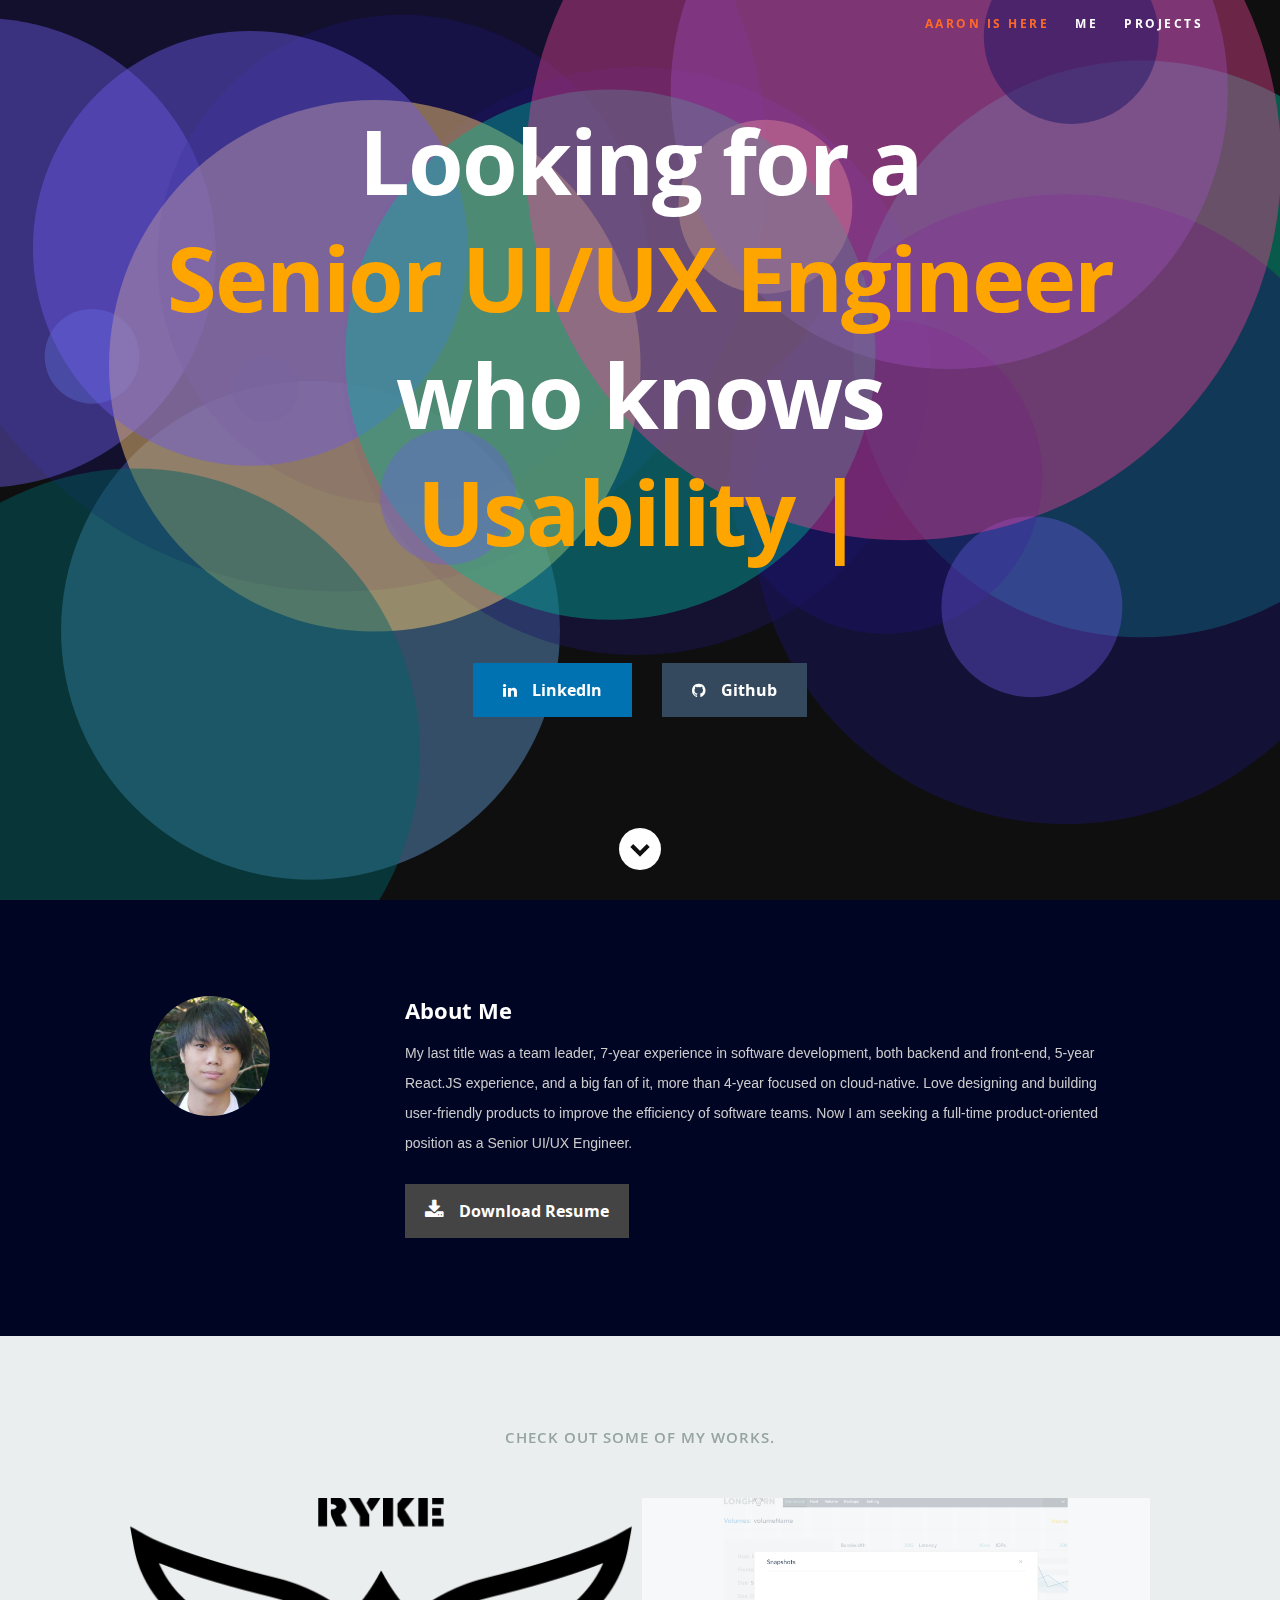
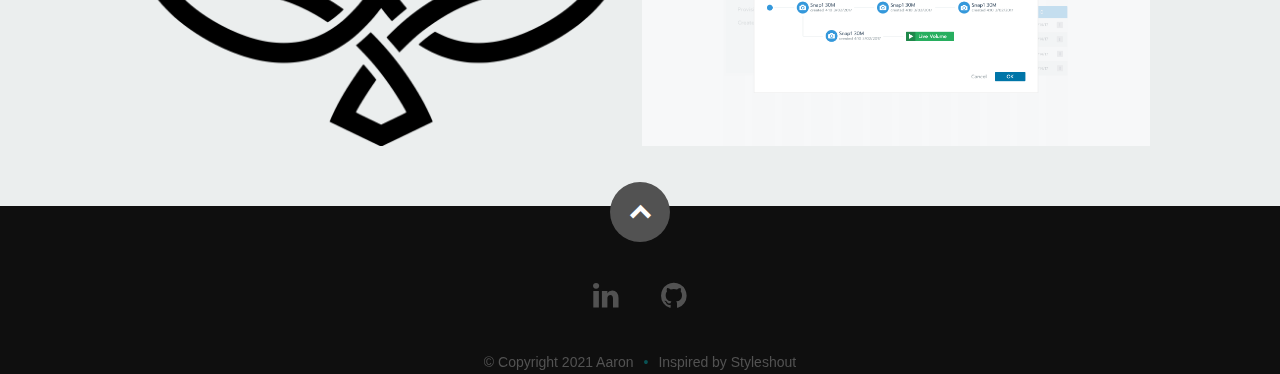
==== commit 403117b1: "Update Banner and Logo Design" ====
--- a/index.html
+++ b/index.html
@@ -1 +1 @@
-<!doctype html><html lang="en"><head><meta charset="utf-8"><meta name="viewport" content="width=device-width,initial-scale=1,shrink-to-fit=no"><meta name="theme-color" content="#000000"><link rel="manifest" href="./manifest.json"><link rel="shortcut icon" href="./favicon.ico"><link rel="stylesheet" href="./css/default.css"><link rel="stylesheet" href="./css/layout.css"><link rel="stylesheet" href="./css/media-queries.css"><link rel="stylesheet" href="./css/magnific-popup.css"><title>Aaron Wng</title><link href="./static/css/4.9b969cc5.chunk.css" rel="stylesheet"><link href="./static/css/main.457322d1.chunk.css" rel="stylesheet"></head><body><noscript>You need to enable JavaScript to run this app.</noscript><div id="root"></div><script src="https://ajax.googleapis.com/ajax/libs/jquery/1.10.2/jquery.min.js"></script><script>window.jQuery||document.write('<script src="js/jquery-1.10.2.min.js"><\/script>')</script><script type="text/javascript" src="js/jquery-migrate-1.2.1.min.js"></script><script src="js/jquery.flexslider.js"></script><script src="js/waypoints.js"></script><script src="js/jquery.fittext.js"></script><script src="js/magnific-popup.js"></script><script src="js/init.js"></script><script>!function(e){function r(r){for(var n,a,i=r[0],c=r[1],l=r[2],p=0,s=[];p<i.length;p++)a=i[p],Object.prototype.hasOwnProperty.call(o,a)&&o[a]&&s.push(o[a][0]),o[a]=0;for(n in c)Object.prototype.hasOwnProperty.call(c,n)&&(e[n]=c[n]);for(f&&f(r);s.length;)s.shift()();return u.push.apply(u,l||[]),t()}function t(){for(var e,r=0;r<u.length;r++){for(var t=u[r],n=!0,i=1;i<t.length;i++){var c=t[i];0!==o[c]&&(n=!1)}n&&(u.splice(r--,1),e=a(a.s=t[0]))}return e}var n={},o={3:0},u=[];function a(r){if(n[r])return n[r].exports;var t=n[r]={i:r,l:!1,exports:{}};return e[r].call(t.exports,t,t.exports,a),t.l=!0,t.exports}a.e=function(e){var r=[],t=o[e];if(0!==t)if(t)r.push(t[2]);else{var n=new Promise((function(r,n){t=o[e]=[r,n]}));r.push(t[2]=n);var u,i=document.createElement("script");i.charset="utf-8",i.timeout=120,a.nc&&i.setAttribute("nonce",a.nc),i.src=function(e){return a.p+"static/js/"+({1:"proGallery_videoItem",2:"proGallery_videoScrollHelper"}[e]||e)+"."+{1:"9d6bc36f",2:"1241f0f9",5:"aeac252b",6:"41a5099f",7:"2f1af8bd",8:"0d319888"}[e]+".chunk.js"}(e);var c=new Error;u=function(r){i.onerror=i.onload=null,clearTimeout(l);var t=o[e];if(0!==t){if(t){var n=r&&("load"===r.type?"missing":r.type),u=r&&r.target&&r.target.src;c.message="Loading chunk "+e+" failed.\n("+n+": "+u+")",c.name="ChunkLoadError",c.type=n,c.request=u,t[1](c)}o[e]=void 0}};var l=setTimeout((function(){u({type:"timeout",target:i})}),12e4);i.onerror=i.onload=u,document.head.appendChild(i)}return Promise.all(r)},a.m=e,a.c=n,a.d=function(e,r,t){a.o(e,r)||Object.defineProperty(e,r,{enumerable:!0,get:t})},a.r=function(e){"undefined"!=typeof Symbol&&Symbol.toStringTag&&Object.defineProperty(e,Symbol.toStringTag,{value:"Module"}),Object.defineProperty(e,"__esModule",{value:!0})},a.t=function(e,r){if(1&r&&(e=a(e)),8&r)return e;if(4&r&&"object"==typeof e&&e&&e.__esModule)return e;var t=Object.create(null);if(a.r(t),Object.defineProperty(t,"default",{enumerable:!0,value:e}),2&r&&"string"!=typeof e)for(var n in e)a.d(t,n,function(r){return e[r]}.bind(null,n));return t},a.n=function(e){var r=e&&e.__esModule?function(){return e.default}:function(){return e};return a.d(r,"a",r),r},a.o=function(e,r){return Object.prototype.hasOwnProperty.call(e,r)},a.p="./",a.oe=function(e){throw console.error(e),e};var i=this.webpackJsonpreactniceresume=this.webpackJsonpreactniceresume||[],c=i.push.bind(i);i.push=r,i=i.slice();for(var l=0;l<i.length;l++)r(i[l]);var f=c;t()}([])</script><script src="./static/js/4.a338f32b.chunk.js"></script><script src="./static/js/main.7f1f6a9a.chunk.js"></script></body></html>+<!doctype html><html lang="en"><head><meta charset="utf-8"><meta name="viewport" content="width=device-width,initial-scale=1,shrink-to-fit=no"><meta name="theme-color" content="#000000"><link rel="manifest" href="./manifest.json"><link rel="shortcut icon" href="./favicon.ico"><link rel="stylesheet" href="./css/default.css"><link rel="stylesheet" href="./css/layout.css"><link rel="stylesheet" href="./css/media-queries.css"><link rel="stylesheet" href="./css/magnific-popup.css"><title>Aaron Wng</title><link href="./static/css/4.9b969cc5.chunk.css" rel="stylesheet"><link href="./static/css/main.457322d1.chunk.css" rel="stylesheet"></head><body><noscript>You need to enable JavaScript to run this app.</noscript><div id="root"></div><script src="https://ajax.googleapis.com/ajax/libs/jquery/1.10.2/jquery.min.js"></script><script>window.jQuery||document.write('<script src="js/jquery-1.10.2.min.js"><\/script>')</script><script type="text/javascript" src="js/jquery-migrate-1.2.1.min.js"></script><script src="js/jquery.flexslider.js"></script><script src="js/waypoints.js"></script><script src="js/jquery.fittext.js"></script><script src="js/magnific-popup.js"></script><script src="js/init.js"></script><script>!function(e){function r(r){for(var n,a,i=r[0],c=r[1],l=r[2],p=0,s=[];p<i.length;p++)a=i[p],Object.prototype.hasOwnProperty.call(o,a)&&o[a]&&s.push(o[a][0]),o[a]=0;for(n in c)Object.prototype.hasOwnProperty.call(c,n)&&(e[n]=c[n]);for(f&&f(r);s.length;)s.shift()();return u.push.apply(u,l||[]),t()}function t(){for(var e,r=0;r<u.length;r++){for(var t=u[r],n=!0,i=1;i<t.length;i++){var c=t[i];0!==o[c]&&(n=!1)}n&&(u.splice(r--,1),e=a(a.s=t[0]))}return e}var n={},o={3:0},u=[];function a(r){if(n[r])return n[r].exports;var t=n[r]={i:r,l:!1,exports:{}};return e[r].call(t.exports,t,t.exports,a),t.l=!0,t.exports}a.e=function(e){var r=[],t=o[e];if(0!==t)if(t)r.push(t[2]);else{var n=new Promise((function(r,n){t=o[e]=[r,n]}));r.push(t[2]=n);var u,i=document.createElement("script");i.charset="utf-8",i.timeout=120,a.nc&&i.setAttribute("nonce",a.nc),i.src=function(e){return a.p+"static/js/"+({1:"proGallery_videoItem",2:"proGallery_videoScrollHelper"}[e]||e)+"."+{1:"9d6bc36f",2:"1241f0f9",5:"aeac252b",6:"41a5099f",7:"2f1af8bd",8:"0d319888"}[e]+".chunk.js"}(e);var c=new Error;u=function(r){i.onerror=i.onload=null,clearTimeout(l);var t=o[e];if(0!==t){if(t){var n=r&&("load"===r.type?"missing":r.type),u=r&&r.target&&r.target.src;c.message="Loading chunk "+e+" failed.\n("+n+": "+u+")",c.name="ChunkLoadError",c.type=n,c.request=u,t[1](c)}o[e]=void 0}};var l=setTimeout((function(){u({type:"timeout",target:i})}),12e4);i.onerror=i.onload=u,document.head.appendChild(i)}return Promise.all(r)},a.m=e,a.c=n,a.d=function(e,r,t){a.o(e,r)||Object.defineProperty(e,r,{enumerable:!0,get:t})},a.r=function(e){"undefined"!=typeof Symbol&&Symbol.toStringTag&&Object.defineProperty(e,Symbol.toStringTag,{value:"Module"}),Object.defineProperty(e,"__esModule",{value:!0})},a.t=function(e,r){if(1&r&&(e=a(e)),8&r)return e;if(4&r&&"object"==typeof e&&e&&e.__esModule)return e;var t=Object.create(null);if(a.r(t),Object.defineProperty(t,"default",{enumerable:!0,value:e}),2&r&&"string"!=typeof e)for(var n in e)a.d(t,n,function(r){return e[r]}.bind(null,n));return t},a.n=function(e){var r=e&&e.__esModule?function(){return e.default}:function(){return e};return a.d(r,"a",r),r},a.o=function(e,r){return Object.prototype.hasOwnProperty.call(e,r)},a.p="./",a.oe=function(e){throw console.error(e),e};var i=this.webpackJsonpreactniceresume=this.webpackJsonpreactniceresume||[],c=i.push.bind(i);i.push=r,i=i.slice();for(var l=0;l<i.length;l++)r(i[l]);var f=c;t()}([])</script><script src="./static/js/4.a338f32b.chunk.js"></script><script src="./static/js/main.fc3c1c0d.chunk.js"></script></body></html>--- a/css/layout.css
+++ b/css/layout.css
@@ -49,7 +49,7 @@
    display: inline-block;
    vertical-align: middle;
    margin: 0 auto;
-   width: 85%;
+   width: 90%;
    padding-bottom: 30px;
    text-align: center;
 }
@@ -233,8 +233,8 @@
 
 #resume {
    background: #fff;
-   padding-top: 90px;
-   padding-bottom: 72px;
+   padding-top: 20px;
+   /* padding-bottom: 72px; */
    overflow: hidden;
 }
 
@@ -249,6 +249,7 @@
 #resume h1 span {
    border-bottom: 3px solid #0762f9;
    padding-bottom: 6px;
+   line-height: 2;
 }
 #resume h3 {
    font: 25px/30px 'opensans-bold', sans-serif;
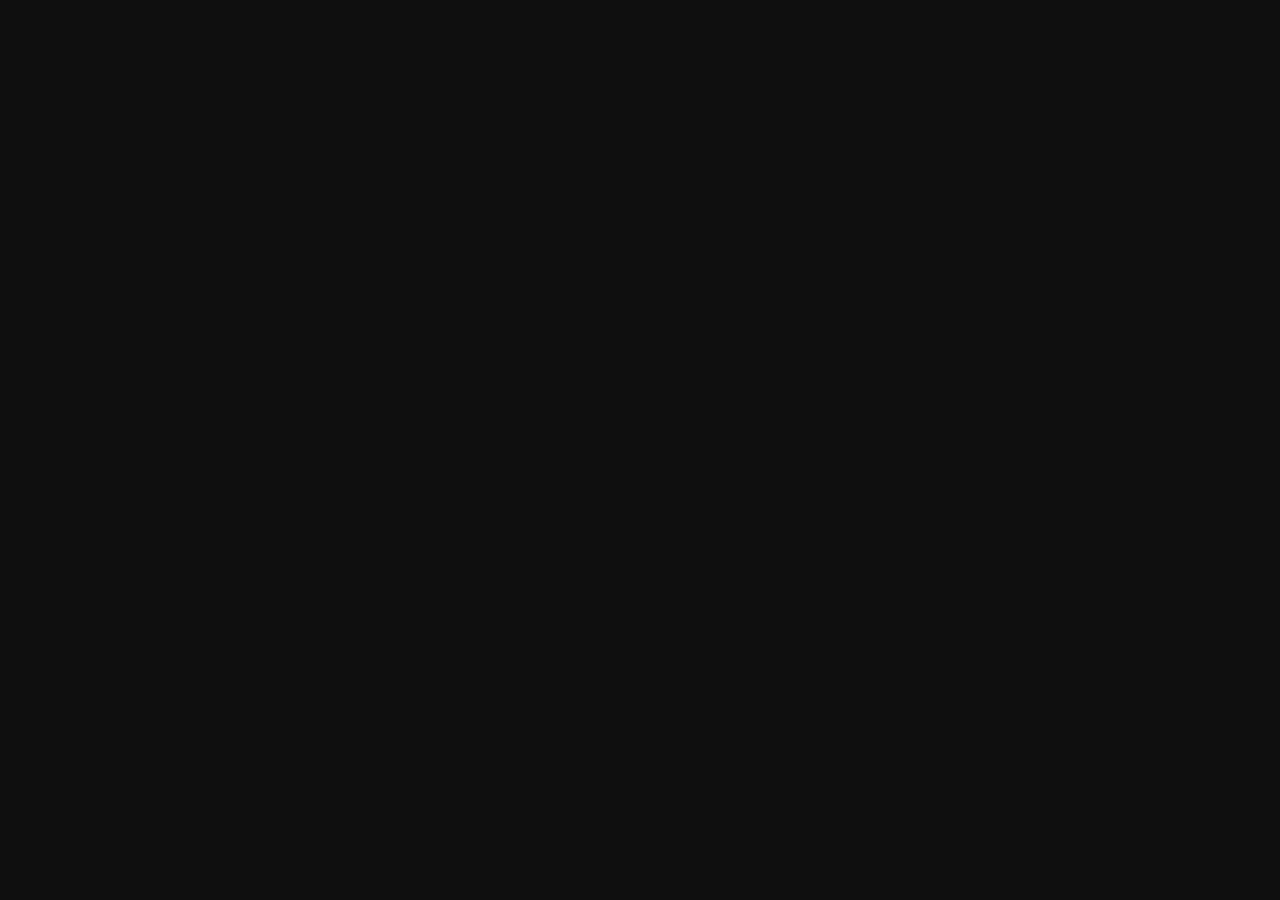
==== commit 2b336ed3: "Show construction hints" ====
--- a/index.html
+++ b/index.html
@@ -1 +1 @@
-<!doctype html><html lang="en"><head><meta charset="utf-8"><meta name="viewport" content="width=device-width,initial-scale=1,shrink-to-fit=no"><meta name="theme-color" content="#000000"><link rel="manifest" href="./manifest.json"><link rel="shortcut icon" href="./favicon.ico"><link rel="stylesheet" href="./css/default.css"><link rel="stylesheet" href="./css/layout.css"><link rel="stylesheet" href="./css/media-queries.css"><link rel="stylesheet" href="./css/magnific-popup.css"><title>Aaron Wng</title><link href="./static/css/4.9b969cc5.chunk.css" rel="stylesheet"><link href="./static/css/main.457322d1.chunk.css" rel="stylesheet"></head><body><noscript>You need to enable JavaScript to run this app.</noscript><div id="root"></div><script src="https://ajax.googleapis.com/ajax/libs/jquery/1.10.2/jquery.min.js"></script><script>window.jQuery||document.write('<script src="js/jquery-1.10.2.min.js"><\/script>')</script><script type="text/javascript" src="js/jquery-migrate-1.2.1.min.js"></script><script src="js/jquery.flexslider.js"></script><script src="js/waypoints.js"></script><script src="js/jquery.fittext.js"></script><script src="js/magnific-popup.js"></script><script src="js/init.js"></script><script>!function(e){function r(r){for(var n,a,i=r[0],c=r[1],l=r[2],p=0,s=[];p<i.length;p++)a=i[p],Object.prototype.hasOwnProperty.call(o,a)&&o[a]&&s.push(o[a][0]),o[a]=0;for(n in c)Object.prototype.hasOwnProperty.call(c,n)&&(e[n]=c[n]);for(f&&f(r);s.length;)s.shift()();return u.push.apply(u,l||[]),t()}function t(){for(var e,r=0;r<u.length;r++){for(var t=u[r],n=!0,i=1;i<t.length;i++){var c=t[i];0!==o[c]&&(n=!1)}n&&(u.splice(r--,1),e=a(a.s=t[0]))}return e}var n={},o={3:0},u=[];function a(r){if(n[r])return n[r].exports;var t=n[r]={i:r,l:!1,exports:{}};return e[r].call(t.exports,t,t.exports,a),t.l=!0,t.exports}a.e=function(e){var r=[],t=o[e];if(0!==t)if(t)r.push(t[2]);else{var n=new Promise((function(r,n){t=o[e]=[r,n]}));r.push(t[2]=n);var u,i=document.createElement("script");i.charset="utf-8",i.timeout=120,a.nc&&i.setAttribute("nonce",a.nc),i.src=function(e){return a.p+"static/js/"+({1:"proGallery_videoItem",2:"proGallery_videoScrollHelper"}[e]||e)+"."+{1:"9d6bc36f",2:"1241f0f9",5:"aeac252b",6:"41a5099f",7:"2f1af8bd",8:"0d319888"}[e]+".chunk.js"}(e);var c=new Error;u=function(r){i.onerror=i.onload=null,clearTimeout(l);var t=o[e];if(0!==t){if(t){var n=r&&("load"===r.type?"missing":r.type),u=r&&r.target&&r.target.src;c.message="Loading chunk "+e+" failed.\n("+n+": "+u+")",c.name="ChunkLoadError",c.type=n,c.request=u,t[1](c)}o[e]=void 0}};var l=setTimeout((function(){u({type:"timeout",target:i})}),12e4);i.onerror=i.onload=u,document.head.appendChild(i)}return Promise.all(r)},a.m=e,a.c=n,a.d=function(e,r,t){a.o(e,r)||Object.defineProperty(e,r,{enumerable:!0,get:t})},a.r=function(e){"undefined"!=typeof Symbol&&Symbol.toStringTag&&Object.defineProperty(e,Symbol.toStringTag,{value:"Module"}),Object.defineProperty(e,"__esModule",{value:!0})},a.t=function(e,r){if(1&r&&(e=a(e)),8&r)return e;if(4&r&&"object"==typeof e&&e&&e.__esModule)return e;var t=Object.create(null);if(a.r(t),Object.defineProperty(t,"default",{enumerable:!0,value:e}),2&r&&"string"!=typeof e)for(var n in e)a.d(t,n,function(r){return e[r]}.bind(null,n));return t},a.n=function(e){var r=e&&e.__esModule?function(){return e.default}:function(){return e};return a.d(r,"a",r),r},a.o=function(e,r){return Object.prototype.hasOwnProperty.call(e,r)},a.p="./",a.oe=function(e){throw console.error(e),e};var i=this.webpackJsonpreactniceresume=this.webpackJsonpreactniceresume||[],c=i.push.bind(i);i.push=r,i=i.slice();for(var l=0;l<i.length;l++)r(i[l]);var f=c;t()}([])</script><script src="./static/js/4.a338f32b.chunk.js"></script><script src="./static/js/main.fc3c1c0d.chunk.js"></script></body></html>+<!doctype html><html lang="en"><head><meta charset="utf-8"><meta name="viewport" content="width=device-width,initial-scale=1,shrink-to-fit=no"><meta name="theme-color" content="#000000"><link rel="manifest" href="./manifest.json"><link rel="shortcut icon" href="./favicon.ico"><link rel="stylesheet" href="./css/default.css"><link rel="stylesheet" href="./css/layout.css"><link rel="stylesheet" href="./css/media-queries.css"><link rel="stylesheet" href="./css/magnific-popup.css"><title>Aaron Wng</title><link href="./static/css/4.9b969cc5.chunk.css" rel="stylesheet"><link href="./static/css/main.457322d1.chunk.css" rel="stylesheet"></head><body><noscript>You need to enable JavaScript to run this app.</noscript><div id="root"></div><script src="https://ajax.googleapis.com/ajax/libs/jquery/1.10.2/jquery.min.js"></script><script>window.jQuery||document.write('<script src="js/jquery-1.10.2.min.js"><\/script>')</script><script type="text/javascript" src="js/jquery-migrate-1.2.1.min.js"></script><script src="js/jquery.flexslider.js"></script><script src="js/waypoints.js"></script><script src="js/jquery.fittext.js"></script><script src="js/magnific-popup.js"></script><script src="js/init.js"></script><script>!function(e){function r(r){for(var n,a,i=r[0],c=r[1],l=r[2],p=0,s=[];p<i.length;p++)a=i[p],Object.prototype.hasOwnProperty.call(o,a)&&o[a]&&s.push(o[a][0]),o[a]=0;for(n in c)Object.prototype.hasOwnProperty.call(c,n)&&(e[n]=c[n]);for(f&&f(r);s.length;)s.shift()();return u.push.apply(u,l||[]),t()}function t(){for(var e,r=0;r<u.length;r++){for(var t=u[r],n=!0,i=1;i<t.length;i++){var c=t[i];0!==o[c]&&(n=!1)}n&&(u.splice(r--,1),e=a(a.s=t[0]))}return e}var n={},o={3:0},u=[];function a(r){if(n[r])return n[r].exports;var t=n[r]={i:r,l:!1,exports:{}};return e[r].call(t.exports,t,t.exports,a),t.l=!0,t.exports}a.e=function(e){var r=[],t=o[e];if(0!==t)if(t)r.push(t[2]);else{var n=new Promise((function(r,n){t=o[e]=[r,n]}));r.push(t[2]=n);var u,i=document.createElement("script");i.charset="utf-8",i.timeout=120,a.nc&&i.setAttribute("nonce",a.nc),i.src=function(e){return a.p+"static/js/"+({1:"proGallery_videoItem",2:"proGallery_videoScrollHelper"}[e]||e)+"."+{1:"9d6bc36f",2:"1241f0f9",5:"aeac252b",6:"41a5099f",7:"2f1af8bd",8:"0d319888"}[e]+".chunk.js"}(e);var c=new Error;u=function(r){i.onerror=i.onload=null,clearTimeout(l);var t=o[e];if(0!==t){if(t){var n=r&&("load"===r.type?"missing":r.type),u=r&&r.target&&r.target.src;c.message="Loading chunk "+e+" failed.\n("+n+": "+u+")",c.name="ChunkLoadError",c.type=n,c.request=u,t[1](c)}o[e]=void 0}};var l=setTimeout((function(){u({type:"timeout",target:i})}),12e4);i.onerror=i.onload=u,document.head.appendChild(i)}return Promise.all(r)},a.m=e,a.c=n,a.d=function(e,r,t){a.o(e,r)||Object.defineProperty(e,r,{enumerable:!0,get:t})},a.r=function(e){"undefined"!=typeof Symbol&&Symbol.toStringTag&&Object.defineProperty(e,Symbol.toStringTag,{value:"Module"}),Object.defineProperty(e,"__esModule",{value:!0})},a.t=function(e,r){if(1&r&&(e=a(e)),8&r)return e;if(4&r&&"object"==typeof e&&e&&e.__esModule)return e;var t=Object.create(null);if(a.r(t),Object.defineProperty(t,"default",{enumerable:!0,value:e}),2&r&&"string"!=typeof e)for(var n in e)a.d(t,n,function(r){return e[r]}.bind(null,n));return t},a.n=function(e){var r=e&&e.__esModule?function(){return e.default}:function(){return e};return a.d(r,"a",r),r},a.o=function(e,r){return Object.prototype.hasOwnProperty.call(e,r)},a.p="./",a.oe=function(e){throw console.error(e),e};var i=this.webpackJsonpreactniceresume=this.webpackJsonpreactniceresume||[],c=i.push.bind(i);i.push=r,i=i.slice();for(var l=0;l<i.length;l++)r(i[l]);var f=c;t()}([])</script><script src="./static/js/4.a338f32b.chunk.js"></script><script src="./static/js/main.1f30fc81.chunk.js"></script></body></html>